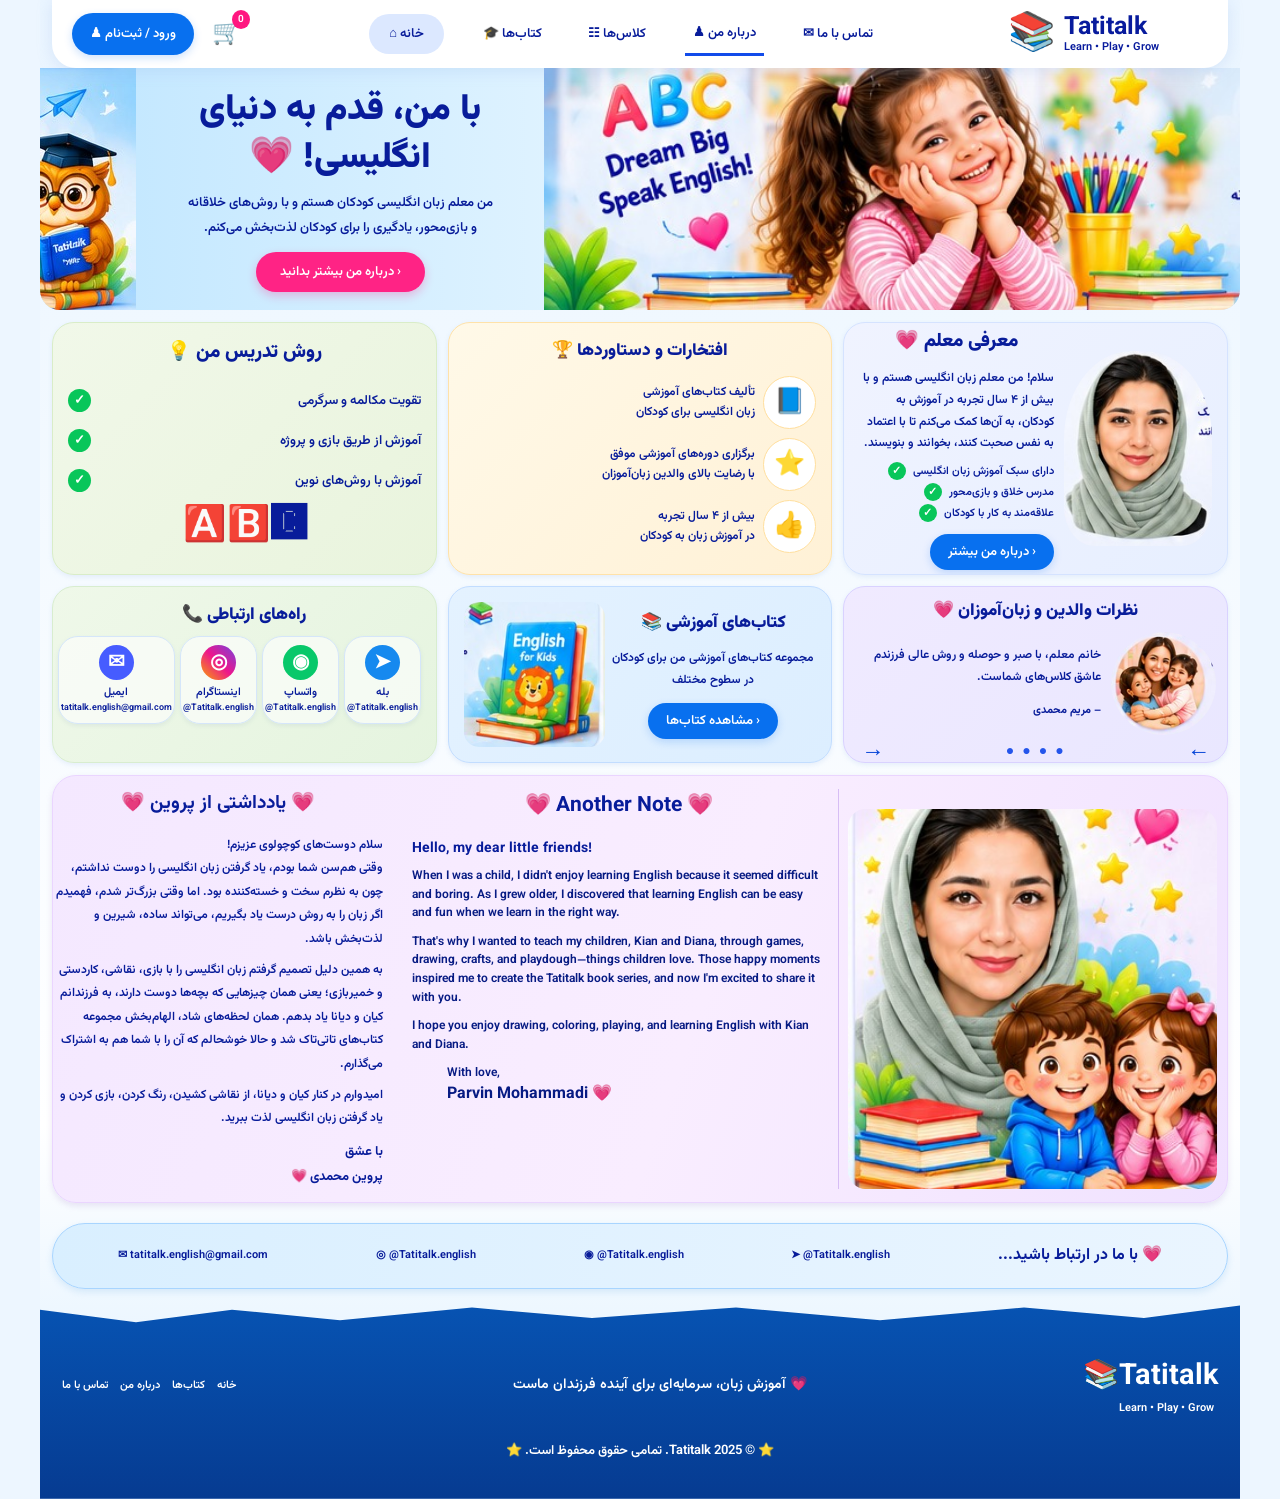
==== index.html @ f3ccd963 "Add files via upload" ====
<!doctype html>
<html lang="fa" dir="rtl">
<head>
  <meta charset="utf-8">
  <meta name="viewport" content="width=device-width, initial-scale=1">
  <meta name="theme-color" content="#eaf4ff">
  <title>Tatitalk | Learn • Play • Grow</title>
  <link rel="stylesheet" href="css/style.css">
</head>
<body>
<div class="site-shell">
  <header class="topbar">
    <a class="brand" href="#home" aria-label="Tatitalk خانه">
      <span class="brand-book">📚</span>
      <span class="brand-name"><b>Tatitalk</b><small>Learn • Play • Grow</small></span>
    </a>
    <nav class="nav">
      <a href="#contact">تماس با ما ✉</a>
      <a class="active" href="#about">درباره من ♟</a>
      <a href="#classes">کلاس‌ها ☷</a>
      <a href="#books">کتاب‌ها 🎓</a>
      <a class="home-link" href="#home">خانه ⌂</a>
    </nav>
    <div class="actions"><a class="cart" href="#books">🛒<i>0</i></a><a class="login" href="#contact">ورود / ثبت‌نام ♟</a></div>
  </header>

  <main id="home">
    <section class="hero">
      <div class="hero-art"><img src="assets/images/hero-left.jpg" alt="تصویر کودکانه آموزش زبان انگلیسی"></div>
      <div class="hero-copy">
        <h1>با من، قدم به دنیای<br>انگلیسی! <span>💗</span></h1>
        <p>من معلم زبان انگلیسی کودکان هستم و با روش‌های خلاقانه<br>و بازی‌محور، یادگیری را برای کودکان لذت‌بخش می‌کنم.</p>
        <a class="pink-button" href="#about">‹ درباره من بیشتر بدانید</a>
      </div>
      <div class="owl-art"><img src="assets/images/hero-owl.jpg" alt="جغد کتاب‌به‌دست تاتی‌تاک"></div>
    </section>

    <section class="feature-grid" id="about">
      <article class="card teacher-card">
        <div class="teacher-photo"><img src="assets/images/teacher.jpg" alt="پروین محمدی"></div>
        <div class="card-content">
          <h2>معرفی معلم 💗</h2>
          <p>سلام! من معلم زبان انگلیسی هستم و با بیش از ۴ سال تجربه در آموزش به کودکان، به آن‌ها کمک می‌کنم تا با اعتماد به نفس صحبت کنند، بخوانند و بنویسند.</p>
          <ul class="checks"><li>دارای سبک آموزش زبان انگلیسی</li><li>مدرس خلاق و بازی‌محور</li><li>علاقه‌مند به کار با کودکان</li></ul>
          <a class="blue-button" href="#story">‹ درباره من بیشتر</a>
        </div>
      </article>

      <article class="card achievement-card">
        <h2>افتخارات و دستاوردها 🏆</h2>
        <div class="achievement"><span class="round-icon">📘</span><p>تألیف کتاب‌های آموزشی<br>زبان انگلیسی برای کودکان</p></div>
        <div class="achievement"><span class="round-icon">⭐</span><p>برگزاری دوره‌های آموزشی موفق<br>با رضایت بالای والدین زبان‌آموزان</p></div>
        <div class="achievement"><span class="round-icon">👍</span><p>بیش از ۴ سال تجربه<br>در آموزش زبان به کودکان</p></div>
      </article>

      <article class="card method-card" id="classes">
        <h2>روش تدریس من 💡</h2>
        <ul class="method-list">
          <li>تقویت مکالمه و سرگرمی</li>
          <li>آموزش از طریق بازی و پروژه</li>
          <li>آموزش با روش‌های نوین</li>
        </ul>
        <div class="abc">🅰️<span>🅱️</span><b>🅲</b></div>
      </article>

      <article class="card review-card">
        <h2>نظرات والدین و زبان‌آموزان 💗</h2>
        <div class="review-body"><img src="assets/images/testimonial.jpg" alt="تصویر خانواده"><div><p id="reviewText">خانم معلم، با صبر و حوصله و روش عالی فرزندم عاشق کلاس‌های شماست.</p><b id="reviewAuthor">– مریم محمدی</b></div></div>
        <div class="review-controls"><button id="prevReview" aria-label="نظر قبلی">←</button><span class="dots">● ● ● ●</span><button id="nextReview" aria-label="نظر بعدی">→</button></div>
      </article>

      <article class="card books-card" id="books">
        <div class="book-copy"><h2>کتاب‌های آموزشی 📚</h2><p>مجموعه کتاب‌های آموزشی من برای کودکان در سطوح مختلف</p><a class="blue-button" href="#contact">‹ مشاهده کتاب‌ها</a></div>
        <img src="assets/images/books.jpg" alt="کتاب‌های آموزشی تاتی‌تاک">
      </article>

      <article class="card contact-card">
        <h2>راه‌های ارتباطی 📞</h2>
        <div class="social-grid">
          <a href="#contact"><span class="social telegram">➤</span>بله<small>@Tatitalk.english</small></a>
          <a href="https://wa.me/" target="_blank"><span class="social whatsapp">◉</span>واتساپ<small>@Tatitalk.english</small></a>
          <a href="https://instagram.com/Tatitalk.english" target="_blank"><span class="social instagram">◎</span>اینستاگرام<small>@Tatitalk.english</small></a>
          <a href="mailto:tatitalk.english@gmail.com"><span class="social email">✉</span>ایمیل<small>tatitalk.english@gmail.com</small></a>
        </div>
      </article>
    </section>

    <section class="story-card" id="story">
      <div class="story-illustration"><img src="assets/images/story-art.jpg" alt="تصویر پروین، کیان و دیانا"></div>
      <div class="story-english">
        <h2>💗 Another Note 💗</h2>
        <h3>Hello, my dear little friends!</h3>
        <p>When I was a child, I didn't enjoy learning English because it seemed difficult and boring. As I grew older, I discovered that learning English can be easy and fun when we learn in the right way.</p>
        <p>That's why I wanted to teach my children, Kian and Diana, through games, drawing, crafts, and playdough—things children love. Those happy moments inspired me to create the Tatitalk book series, and now I'm excited to share it with you.</p>
        <p>I hope you enjoy drawing, coloring, playing, and learning English with Kian and Diana.</p>
        <p class="signature">With love,<br><b>Parvin Mohammadi 💗</b></p>
      </div>
      <div class="story-persian">
        <h2>💗 یادداشتی از پروین 💗</h2>
        <p>سلام دوست‌های کوچولوی عزیزم!<br>وقتی هم‌سن شما بودم، یاد گرفتن زبان انگلیسی را دوست نداشتم، چون به نظرم سخت و خسته‌کننده بود. اما وقتی بزرگ‌تر شدم، فهمیدم اگر زبان را به روش درست یاد بگیریم، می‌تواند ساده، شیرین و لذت‌بخش باشد.</p>
        <p>به همین دلیل تصمیم گرفتم زبان انگلیسی را با بازی، نقاشی، کاردستی و خمیربازی؛ یعنی همان چیزهایی که بچه‌ها دوست دارند، به فرزندانم کیان و دیانا یاد بدهم. همان لحظه‌های شاد، الهام‌بخش مجموعه کتاب‌های تاتی‌تاک شد و حالا خوشحالم که آن را با شما هم به اشتراک می‌گذارم.</p>
        <p>امیدوارم در کنار کیان و دیانا، از نقاشی کشیدن، رنگ کردن، بازی کردن و یاد گرفتن زبان انگلیسی لذت ببرید.</p>
        <b>با عشق<br>پروین محمدی 💗</b>
      </div>
    </section>

    <section class="contact-strip" id="contact">
      <h2>💗 با ما در ارتباط باشید...</h2>
      <a href="https://t.me/Tatitalk.english">➤ @Tatitalk.english</a>
      <a href="https://wa.me/">◉ @Tatitalk.english</a>
      <a href="https://instagram.com/Tatitalk.english">◎ @Tatitalk.english</a>
      <a href="mailto:tatitalk.english@gmail.com">✉ tatitalk.english@gmail.com</a>
    </section>
  </main>

  <footer class="footer">
    <div class="footer-top"><div class="footer-brand">📚 <b>Tatitalk</b><small>Learn • Play • Grow</small></div><p>💗 آموزش زبان، سرمایه‌ای برای آینده فرزندان ماست</p><nav><a href="#home">خانه</a><a href="#books">کتاب‌ها</a><a href="#about">درباره من</a><a href="#contact">تماس با ما</a></nav></div>
    <p class="copyright">⭐ © 2025 Tatitalk. تمامی حقوق محفوظ است. ⭐</p>
  </footer>
</div>
<script src="js/main.js"></script>
</body>
</html>
---- css/style.css ----
@import url('https://fonts.googleapis.com/css2?family=Vazirmatn:wght@400;500;600;700;800;900&display=swap');
:root{--blue:#0645d8;--navy:#081c9a;--pink:#ff1680;--line:#c9dcff}
*{box-sizing:border-box}
html{scroll-behavior:smooth}
body{margin:0;background:#edf6ff;color:var(--navy);font-family:Vazirmatn,Tahoma,sans-serif;font-weight:600}
.site-shell{max-width:1200px;margin:0 auto;padding:0 12px;background:linear-gradient(180deg,#eaf5ff,#fff 75%,#dcefff)}
a{color:inherit;text-decoration:none}
.topbar{height:68px;border-radius:0 0 24px 24px;background:#fff;box-shadow:0 3px 15px #9bb9e744;display:flex;align-items:center;justify-content:space-between;padding:7px 20px;gap:14px;position:relative;z-index:2}
.brand{display:flex;align-items:center;gap:9px;direction:ltr;min-width:200px}.brand-book{font-size:38px}.brand-name{display:flex;flex-direction:column;line-height:1.1;color:#081b9d}.brand-name b{font-size:25px}.brand-name small{font-size:11px}
.nav{display:flex;align-items:center;justify-content:center;gap:clamp(12px,2.4vw,32px);font-size:13px;white-space:nowrap}.nav a{padding:10px 8px}.nav .active{border-bottom:3px solid #124bea}.home-link{background:#dce8ff;border-radius:24px;padding:10px 20px!important}
.actions{display:flex;align-items:center;gap:18px;white-space:nowrap}.cart{font-size:24px;position:relative}.cart i{position:absolute;right:-8px;top:-5px;background:#ff1680;color:#fff;font-size:10px;border-radius:50%;padding:2px 6px;font-style:normal}.login,.blue-button{background:#0870ef;color:#fff;border-radius:25px;padding:11px 18px;box-shadow:0 3px 8px #0870ef33;font-size:13px}
.hero{height:242px;margin:0 -12px 12px;display:grid;grid-template-columns:58% 34% 8%;overflow:hidden;border-radius:0 0 20px 20px;background:linear-gradient(90deg,#bfe6ff,#eff9ff 65%,#c9e7ff);position:relative}
.hero-art{overflow:hidden}.hero-art img{height:100%;width:100%;object-fit:cover;object-position:center}
.hero-copy{align-self:center;text-align:center;z-index:1}.hero-copy h1{font-size:clamp(23px,3.2vw,36px);line-height:1.35;margin:0 0 8px;font-weight:900}.hero-copy h1 span{color:var(--pink)}.hero-copy p{font-size:13px;line-height:1.9;margin:0 0 12px}.pink-button{display:inline-block;background:#ff2385;color:#fff;padding:10px 24px;border-radius:30px;font-size:13px;box-shadow:0 4px 10px #ff238544}
.owl-art{overflow:hidden}.owl-art img{width:100%;height:100%;object-fit:cover;object-position:right center}
.feature-grid{display:grid;grid-template-columns:repeat(3,minmax(0,1fr));gap:11px}
.card{border:1px solid #d5e3ff;border-radius:22px;box-shadow:0 2px 5px #9ab9e633;min-width:0;overflow:hidden;padding:15px;background:#f0f3ff}
.card h2{font-size:19px;text-align:center;margin:0 0 12px;font-weight:900}
.teacher-card{height:253px;display:flex;align-items:center;gap:10px;background:linear-gradient(135deg,#f0f3ff,#e7efff)}.teacher-photo{width:42%;height:100%;display:flex;align-items:center}.teacher-photo img{width:100%;height:88%;object-fit:cover;object-position:center top;border-radius:45% 45% 20% 20%}.card-content{flex:1;text-align:right}.card-content h2{font-size:19px}.card-content p{font-size:12px;line-height:1.8;margin:0 0 7px}.checks{padding:0;margin:5px 0 9px;list-style:none;font-size:11px;line-height:1.9}.checks li:after{content:'✓';display:inline-grid;place-items:center;margin-right:7px;width:18px;height:18px;background:#08c65a;color:#fff;border-radius:50%;font-weight:900}.blue-button{display:inline-block;padding:8px 18px}
.achievement-card{height:253px;background:linear-gradient(135deg,#fff9e8,#fff1d6);border-color:#ffe2a9}.achievement-card h2{font-size:17px}.achievement{display:flex;align-items:center;justify-content:space-between;gap:8px;margin:9px 0}.achievement p{font-size:12px;text-align:right;line-height:1.6;margin:0;flex:1}.round-icon{display:grid;place-items:center;background:#fff;border:1px solid #ffdf9e;border-radius:50%;width:53px;height:53px;font-size:25px;flex:none}
.method-card{height:253px;background:linear-gradient(135deg,#f1f8e9,#e9f4dd);border-color:#d9edc8}.method-list{list-style:none;margin:22px 0 0;padding:0}.method-list li{font-size:13px;margin:17px 0;display:flex;justify-content:space-between;align-items:center}.method-list li:after{content:'✓';background:#08c65a;color:#fff;border-radius:50%;width:23px;height:23px;display:grid;place-items:center;font-weight:900}.abc{font-size:35px;text-align:center;direction:ltr;line-height:1}
.review-card{height:177px;background:linear-gradient(135deg,#f0eaff,#e9e7ff);border-color:#d9d2ff;padding:11px}.review-card h2,.books-card h2,.contact-card h2{font-size:17px;margin-bottom:8px}.review-body{display:flex;gap:10px;align-items:center}.review-body img{width:35%;height:103px;object-fit:cover;border-radius:50%}.review-body p{font-size:12px;line-height:1.8;margin:0 0 8px}.review-body b{font-size:11px}.review-controls{display:flex;justify-content:space-between;align-items:center;margin-top:2px}.review-controls button{border:0;background:none;color:#0645d8;font-size:23px;font-weight:900;cursor:pointer}.dots{color:#2455eb;font-size:14px;letter-spacing:2px}
.books-card{height:177px;background:linear-gradient(135deg,#e4f2ff,#dceeff);border-color:#c2ddff;display:flex;align-items:center;gap:5px}.book-copy{text-align:center;flex:1}.book-copy p{font-size:12px;line-height:1.8}.books-card>img{width:40%;height:145px;object-fit:cover;border-radius:15px}
.contact-card{height:177px;background:linear-gradient(135deg,#eff8e9,#e5f4df);border-color:#d8edcf}.social-grid{display:grid;grid-template-columns:repeat(4,1fr);gap:5px}.social-grid a{background:#fff9;border:1px solid #d5e6fa;border-radius:20px;text-align:center;padding:8px 2px;font-size:11px;box-shadow:0 2px 4px #7e9db522}.social-grid small{display:block;font-size:9px;direction:ltr;white-space:nowrap}.social{display:grid;place-items:center;margin:0 auto 4px;width:35px;height:35px;border-radius:50%;background:#1689ef;color:white;font-size:20px}.whatsapp{background:#08c86a}.instagram{background:linear-gradient(45deg,#f9a500,#ed168c,#7443df)}.email{background:#465cff}
.story-card{margin:12px 0 20px;min-height:400px;border-radius:24px;border:1px solid #ead5ff;background:linear-gradient(110deg,#f4e8ff,#f9edff 55%,#f0e2ff);box-shadow:0 3px 6px #9f83c533;display:grid;grid-template-columns:32% 38% 30%;overflow:hidden;padding:13px 10px;gap:9px}.story-illustration{align-self:stretch;display:flex;align-items:end}.story-illustration img{width:100%;height:100%;max-height:380px;object-fit:cover;object-position:center;border-radius:18px}.story-english{direction:ltr;text-align:left;border-right:1px solid #d7bdf5;padding:0 12px}.story-english h2,.story-persian h2{text-align:center;font-size:21px;margin:0 0 16px}.story-english h3{font-size:14px;margin:0 0 7px}.story-english p{font-size:12px;line-height:1.55;margin:0 0 10px;font-weight:600;color:#071b83}.signature{padding-left:35px}.signature b{font-size:16px}.story-persian{text-align:right;padding:0 8px}.story-persian h2{font-size:19px}.story-persian p{font-size:12px;line-height:1.95;margin:0 0 8px}.story-persian>b{font-size:13px}
.contact-strip{min-height:66px;border:1px solid #a8d5ff;border-radius:40px;background:linear-gradient(90deg,#d9efff,#eaf5ff);display:flex;align-items:center;justify-content:space-around;gap:10px;padding:10px 16px;margin-bottom:0;box-shadow:0 3px 7px #9dc9ed55}.contact-strip h2{font-size:16px;margin:0;white-space:nowrap}.contact-strip a{font-size:11px;direction:ltr;white-space:nowrap}
.footer{margin:0 -12px;background:linear-gradient(180deg,#0755b5,#063b91);color:#fff;padding:65px 22px 24px;position:relative;min-height:210px;clip-path:polygon(0 10%,8% 16%,16% 10%,25% 15%,36% 9%,46% 14%,58% 9%,70% 15%,82% 9%,92% 14%,100% 8%,100% 100%,0 100%)}.footer-top{display:flex;align-items:center;justify-content:space-between;gap:20px}.footer-brand{display:grid;grid-template-columns:auto auto;align-items:center;font-size:29px;direction:ltr}.footer-brand small{grid-column:2;font-size:11px}.footer-top p{font-size:14px}.footer nav{display:flex;gap:12px;font-size:11px}.copyright{text-align:center;margin:24px 0 0;font-size:13px}
@media(max-width:850px){.topbar{height:auto;min-height:65px;flex-wrap:wrap}.brand{min-width:150px}.nav{order:3;width:100%;overflow:auto;justify-content:space-around}.actions{margin-right:auto}.hero{grid-template-columns:48% 42% 10%;height:220px}.hero-copy p{font-size:11px}.feature-grid{grid-template-columns:repeat(2,minmax(0,1fr))}.story-card{grid-template-columns:30% 35% 35%}.contact-strip{flex-wrap:wrap}.footer-top{flex-wrap:wrap}}
@media(max-width:560px){.site-shell{padding:0 7px}.topbar{padding:8px 10px}.brand-book{font-size:30px}.brand-name b{font-size:20px}.login{font-size:10px;padding:8px 10px}.nav{gap:7px;font-size:11px}.nav a{padding:7px 4px}.hero{margin:0 -7px 8px;height:auto;min-height:260px;grid-template-columns:1fr 1fr;grid-template-rows:150px 110px}.hero-art{grid-column:1;grid-row:1 / 3}.hero-copy{grid-column:2;grid-row:1 / 3;padding:8px}.hero-copy h1{font-size:21px}.hero-copy p{font-size:10px}.owl-art{display:none}.feature-grid{grid-template-columns:1fr;gap:8px}.card,.teacher-card,.achievement-card,.method-card{height:auto;min-height:210px}.teacher-card{min-height:230px}.review-card,.books-card,.contact-card{height:auto;min-height:175px}.story-card{grid-template-columns:1fr;gap:12px;padding:12px}.story-illustration{max-height:230px;justify-content:center}.story-illustration img{max-width:260px;height:220px}.story-english{border-right:0;border-bottom:1px solid #d7bdf5;padding:0 5px 12px}.story-persian{padding:0 5px}.contact-strip{border-radius:20px;justify-content:center}.contact-strip h2{width:100%;text-align:center}.footer{padding-top:50px}.footer-top{justify-content:center;text-align:center}.footer nav{width:100%;justify-content:center}.copyright{font-size:11px}}


/* --- Mobile-first refinements: comfortable reading and no horizontal overflow --- */
html, body { max-width: 100%; overflow-x: hidden; }
img { max-width: 100%; }
@media (max-width: 560px) {
  .site-shell { width: 100%; padding: 0 8px; overflow: hidden; }
  .topbar { border-radius: 0 0 18px 18px; gap: 5px; }
  .brand { min-width: 0; }
  .brand-book { font-size: 27px; }
  .brand-name b { font-size: 18px; }
  .brand-name small { font-size: 9px; }
  .actions { gap: 10px; }
  .cart { font-size: 21px; }
  .login { font-size: 10px; padding: 7px 9px; }
  .nav { justify-content: flex-start; gap: 5px; padding: 2px 0 5px; }
  .nav a { font-size: 10px; flex: 0 0 auto; }
  .hero {
    margin: 0 -8px 9px;
    min-height: 0;
    height: auto;
    display: flex;
    flex-direction: column;
    border-radius: 0 0 18px 18px;
  }
  .hero-copy { order: 1; padding: 20px 12px 14px; width: 100%; }
  .hero-copy h1 { font-size: clamp(22px, 6vw, 29px); }
  .hero-copy p { font-size: 11px; line-height: 1.9; }
  .hero-art { order: 2; height: 180px; width: 100%; }
  .hero-art img { object-fit: cover; object-position: center; }
  .owl-art { display: none; }
  .feature-grid { grid-template-columns: minmax(0, 1fr); gap: 9px; }
  .card { width: 100%; border-radius: 18px; padding: 13px; }
  .card h2 { font-size: 17px; }
  .teacher-card { min-height: 0; height: auto; align-items: center; }
  .teacher-photo { width: 37%; min-height: 190px; }
  .teacher-photo img { height: 180px; object-fit: cover; }
  .card-content p { font-size: 11px; }
  .checks { font-size: 10px; }
  .achievement-card, .method-card { min-height: 0; height: auto; padding: 15px; }
  .achievement { margin: 12px 0; }
  .method-list { margin-top: 12px; }
  .method-list li { margin: 12px 0; font-size: 12px; }
  .review-card, .books-card, .contact-card { height: auto; min-height: 0; }
  .review-body img { width: 32%; height: 112px; }
  .review-body p { font-size: 11px; }
  .books-card { min-height: 170px; }
  .books-card > img { width: 36%; height: 135px; }
  .social-grid { gap: 6px; }
  .social-grid a { min-width: 0; overflow: hidden; font-size: 10px; }
  .social-grid small { font-size: 8px; letter-spacing: -.3px; }
  .story-card {
    display: flex;
    flex-direction: column;
    margin: 10px 0 14px;
    padding: 12px;
    gap: 13px;
    border-radius: 19px;
  }
  .story-illustration { order: 0; width: 100%; max-height: none; }
  .story-illustration img { width: 100%; max-width: 270px; height: 210px; object-fit: cover; margin: auto; }
  .story-english { order: 1; width: 100%; border: 0; border-bottom: 1px solid #d7bdf5; padding: 0 2px 13px; }
  .story-persian { order: 2; width: 100%; padding: 0 2px; }
  .story-english h2, .story-persian h2 { font-size: 18px; margin-bottom: 12px; }
  .story-english p { font-size: 12px; line-height: 1.75; }
  .story-persian p { font-size: 12px; line-height: 2; }
  .contact-strip { padding: 14px 10px; gap: 12px; border-radius: 17px; }
  .contact-strip h2 { font-size: 14px; }
  .contact-strip a { width: calc(50% - 8px); text-align: center; font-size: 9px; white-space: normal; overflow-wrap: anywhere; }
  .footer { margin: 0 -8px; clip-path: none; border-radius: 35px 35px 0 0; padding: 34px 14px 20px; }
  .footer-top { display: flex; flex-direction: column; gap: 13px; }
  .footer-top p { font-size: 12px; margin: 0; }
  .footer nav { flex-wrap: wrap; font-size: 10px; }
  .copyright { font-size: 10px; margin-top: 17px; }
}
@media (min-width: 561px) and (max-width: 850px) {
  .site-shell { padding: 0 10px; }
  .topbar { padding: 8px 12px; }
  .brand { min-width: 140px; }
  .nav { gap: 8px; font-size: 11px; }
  .hero { height: 215px; }
  .feature-grid { grid-template-columns: repeat(2, minmax(0, 1fr)); }
  .story-card { grid-template-columns: 1fr 1fr; }
  .story-illustration { grid-column: 1 / -1; max-height: 220px; justify-content: center; }
  .story-illustration img { width: 220px; }
  .story-english { border-right: 0; }
  .contact-strip { flex-wrap: wrap; }
}
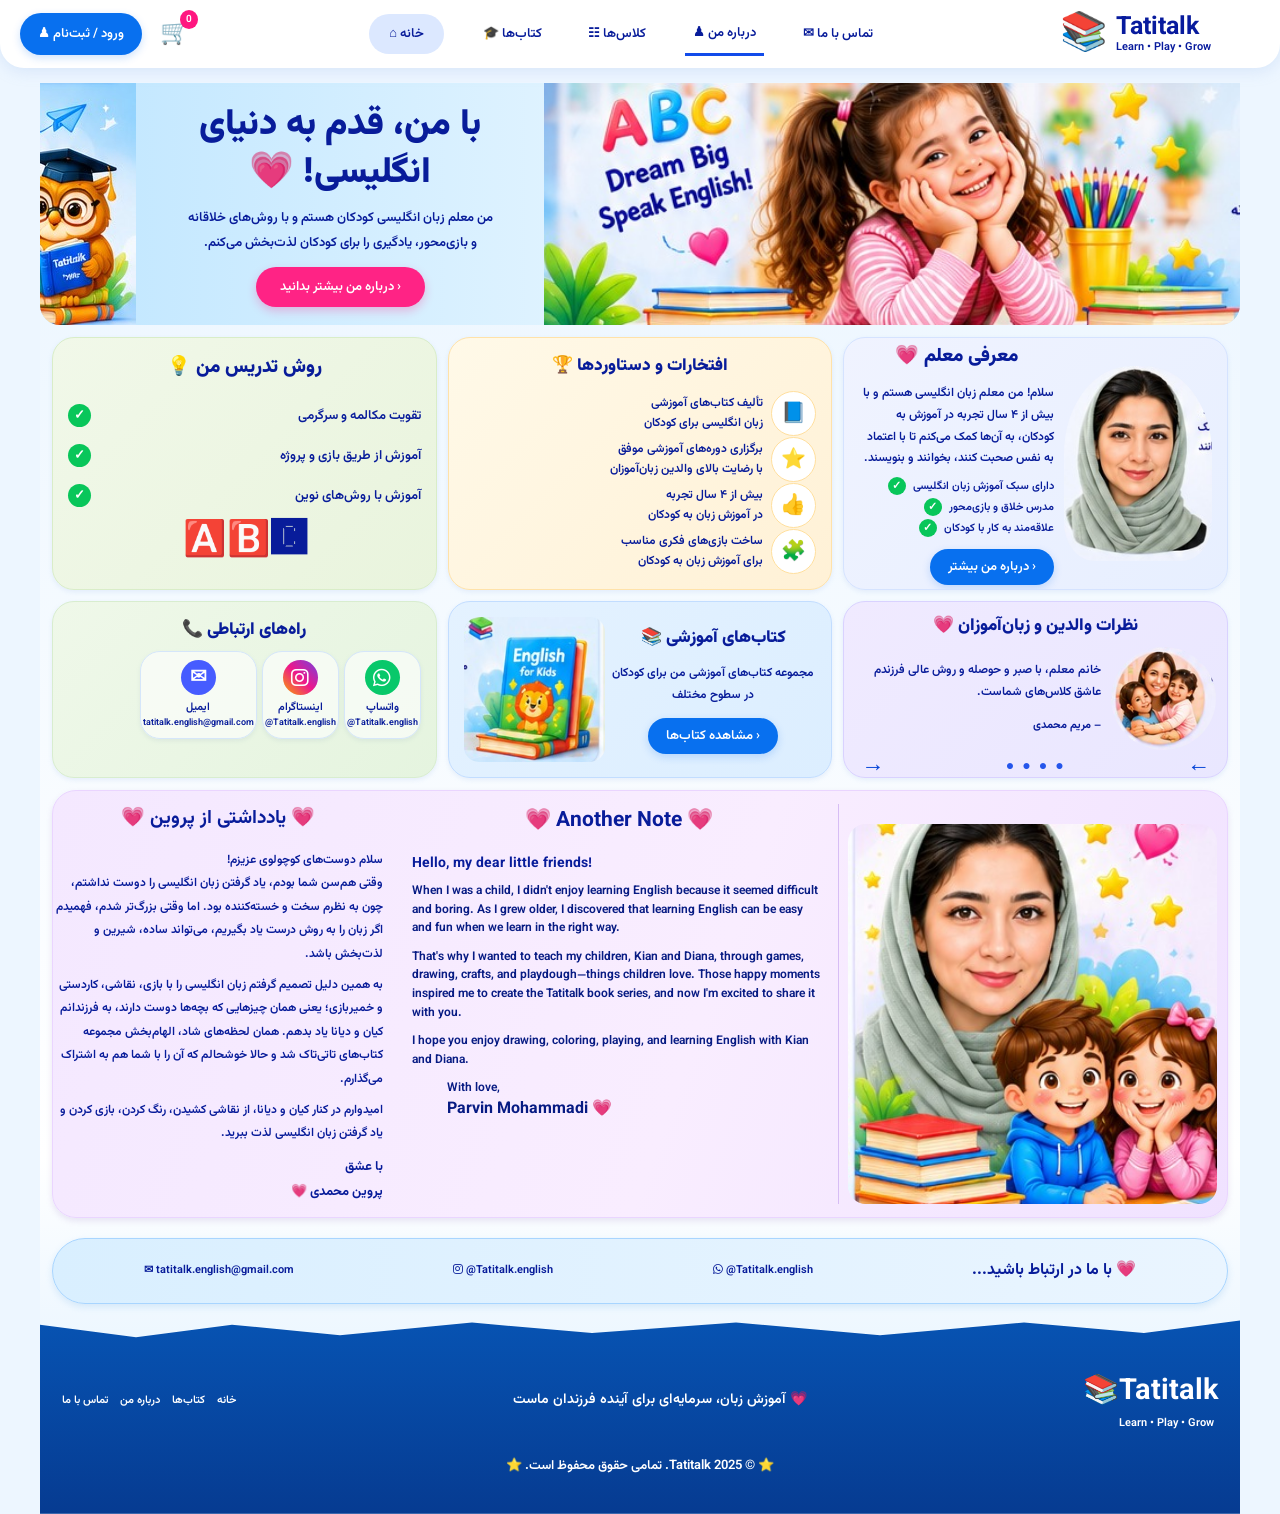
==== commit b19e7e1d: "add interactive features and update social icons" ====
--- a/index.html
+++ b/index.html
@@ -5,6 +5,7 @@
   <meta name="viewport" content="width=device-width, initial-scale=1">
   <meta name="theme-color" content="#eaf4ff">
   <title>Tatitalk | Learn • Play • Grow</title>
+  <link rel="stylesheet" href="https://cdnjs.cloudflare.com/ajax/libs/font-awesome/6.7.2/css/all.min.css">
   <link rel="stylesheet" href="css/style.css">
 </head>
 <body>
@@ -28,7 +29,7 @@
     <section class="hero">
       <div class="hero-art"><img src="assets/images/hero-left.jpg" alt="تصویر کودکانه آموزش زبان انگلیسی"></div>
       <div class="hero-copy">
-        <h1>با من، قدم به دنیای<br>انگلیسی! <span>💗</span></h1>
+        <h1 id="hero-title">با من، قدم به دنیای<br>انگلیسی! <span>💗</span></h1>
         <p>من معلم زبان انگلیسی کودکان هستم و با روش‌های خلاقانه<br>و بازی‌محور، یادگیری را برای کودکان لذت‌بخش می‌کنم.</p>
         <a class="pink-button" href="#about">‹ درباره من بیشتر بدانید</a>
       </div>
@@ -51,6 +52,7 @@
         <div class="achievement"><span class="round-icon">📘</span><p>تألیف کتاب‌های آموزشی<br>زبان انگلیسی برای کودکان</p></div>
         <div class="achievement"><span class="round-icon">⭐</span><p>برگزاری دوره‌های آموزشی موفق<br>با رضایت بالای والدین زبان‌آموزان</p></div>
         <div class="achievement"><span class="round-icon">👍</span><p>بیش از ۴ سال تجربه<br>در آموزش زبان به کودکان</p></div>
+        <div class="achievement"><span class="round-icon">🧩</span><p>ساخت بازی‌های فکری مناسب<br>برای آموزش زبان به کودکان</p></div>
       </article>
 
       <article class="card method-card" id="classes">
@@ -77,9 +79,15 @@
       <article class="card contact-card">
         <h2>راه‌های ارتباطی 📞</h2>
         <div class="social-grid">
-          <a href="#contact"><span class="social telegram">➤</span>بله<small>@Tatitalk.english</small></a>
-          <a href="https://wa.me/" target="_blank"><span class="social whatsapp">◉</span>واتساپ<small>@Tatitalk.english</small></a>
-          <a href="https://instagram.com/Tatitalk.english" target="_blank"><span class="social instagram">◎</span>اینستاگرام<small>@Tatitalk.english</small></a>
+          <a href="https://wa.me/" target="_blank">
+    <span class="social whatsapp"><i class="fa-brands fa-whatsapp"></i></span>
+    واتساپ<small>@Tatitalk.english</small>
+</a>
+
+<a href="https://instagram.com/Tatitalk.english" target="_blank">
+    <span class="social instagram"><i class="fa-brands fa-instagram"></i></span>
+    اینستاگرام<small>@Tatitalk.english</small>
+</a>
           <a href="mailto:tatitalk.english@gmail.com"><span class="social email">✉</span>ایمیل<small>tatitalk.english@gmail.com</small></a>
         </div>
       </article>
@@ -106,9 +114,13 @@
 
     <section class="contact-strip" id="contact">
       <h2>💗 با ما در ارتباط باشید...</h2>
-      <a href="https://t.me/Tatitalk.english">➤ @Tatitalk.english</a>
-      <a href="https://wa.me/">◉ @Tatitalk.english</a>
-      <a href="https://instagram.com/Tatitalk.english">◎ @Tatitalk.english</a>
+      <a href="https://wa.me/">
+    <i class="fa-brands fa-whatsapp"></i> @Tatitalk.english
+</a>
+
+<a href="https://instagram.com/Tatitalk.english">
+    <i class="fa-brands fa-instagram"></i> @Tatitalk.english
+</a>
       <a href="mailto:tatitalk.english@gmail.com">✉ tatitalk.english@gmail.com</a>
     </section>
   </main>
--- a/css/style.css
+++ b/css/style.css
@@ -5,7 +5,8 @@
 body{margin:0;background:#edf6ff;color:var(--navy);font-family:Vazirmatn,Tahoma,sans-serif;font-weight:600}
 .site-shell{max-width:1200px;margin:0 auto;padding:0 12px;background:linear-gradient(180deg,#eaf5ff,#fff 75%,#dcefff)}
 a{color:inherit;text-decoration:none}
-.topbar{height:68px;border-radius:0 0 24px 24px;background:#fff;box-shadow:0 3px 15px #9bb9e744;display:flex;align-items:center;justify-content:space-between;padding:7px 20px;gap:14px;position:relative;z-index:2}
+.topbar{height:68px;border-radius:0 0 24px 24px;background:#fff;box-shadow:0 3px 15px #9bb9e744;display:flex;align-items:center;justify-content:space-between;padding:7px 20px;gap:14px;position:fixed;top:0;left:0;right:0;z-index:2}
+body {padding-top: 83px;}
 .brand{display:flex;align-items:center;gap:9px;direction:ltr;min-width:200px}.brand-book{font-size:38px}.brand-name{display:flex;flex-direction:column;line-height:1.1;color:#081b9d}.brand-name b{font-size:25px}.brand-name small{font-size:11px}
 .nav{display:flex;align-items:center;justify-content:center;gap:clamp(12px,2.4vw,32px);font-size:13px;white-space:nowrap}.nav a{padding:10px 8px}.nav .active{border-bottom:3px solid #124bea}.home-link{background:#dce8ff;border-radius:24px;padding:10px 20px!important}
 .actions{display:flex;align-items:center;gap:18px;white-space:nowrap}.cart{font-size:24px;position:relative}.cart i{position:absolute;right:-8px;top:-5px;background:#ff1680;color:#fff;font-size:10px;border-radius:50%;padding:2px 6px;font-style:normal}.login,.blue-button{background:#0870ef;color:#fff;border-radius:25px;padding:11px 18px;box-shadow:0 3px 8px #0870ef33;font-size:13px}
@@ -16,8 +17,8 @@
 .feature-grid{display:grid;grid-template-columns:repeat(3,minmax(0,1fr));gap:11px}
 .card{border:1px solid #d5e3ff;border-radius:22px;box-shadow:0 2px 5px #9ab9e633;min-width:0;overflow:hidden;padding:15px;background:#f0f3ff}
 .card h2{font-size:19px;text-align:center;margin:0 0 12px;font-weight:900}
-.teacher-card{height:253px;display:flex;align-items:center;gap:10px;background:linear-gradient(135deg,#f0f3ff,#e7efff)}.teacher-photo{width:42%;height:100%;display:flex;align-items:center}.teacher-photo img{width:100%;height:88%;object-fit:cover;object-position:center top;border-radius:45% 45% 20% 20%}.card-content{flex:1;text-align:right}.card-content h2{font-size:19px}.card-content p{font-size:12px;line-height:1.8;margin:0 0 7px}.checks{padding:0;margin:5px 0 9px;list-style:none;font-size:11px;line-height:1.9}.checks li:after{content:'✓';display:inline-grid;place-items:center;margin-right:7px;width:18px;height:18px;background:#08c65a;color:#fff;border-radius:50%;font-weight:900}.blue-button{display:inline-block;padding:8px 18px}
-.achievement-card{height:253px;background:linear-gradient(135deg,#fff9e8,#fff1d6);border-color:#ffe2a9}.achievement-card h2{font-size:17px}.achievement{display:flex;align-items:center;justify-content:space-between;gap:8px;margin:9px 0}.achievement p{font-size:12px;text-align:right;line-height:1.6;margin:0;flex:1}.round-icon{display:grid;place-items:center;background:#fff;border:1px solid #ffdf9e;border-radius:50%;width:53px;height:53px;font-size:25px;flex:none}
+.teacher-card{height:253px;display:flex;align-items:center;gap:10px;background:linear-gradient(135deg,#f0f3ff,#e7efff)}.teacher-photo{width:42%;height:100%;display:flex;align-items:center}.teacher-photo img{width:100%;height:88%;object-fit:cover;object-position:center top;border-radius:45% 45% 20% 20%}.teacher-photo img {transition: transform 0.8s ease;}.teacher-photo img:hover {transform: scale(1.06);}.card-content{flex:1;text-align:right}.card-content h2{font-size:19px}.card-content p{font-size:12px;line-height:1.8;margin:0 0 7px}.checks{padding:0;margin:5px 0 9px;list-style:none;font-size:11px;line-height:1.9}.checks li:after{content:'✓';display:inline-grid;place-items:center;margin-right:7px;width:18px;height:18px;background:#08c65a;color:#fff;border-radius:50%;font-weight:900}.blue-button{display:inline-block;padding:8px 18px}
+.achievement-card{height:253px;background:linear-gradient(135deg,#fff9e8,#fff1d6);border-color:#ffe2a9}.achievement-card h2{font-size:17px}.achievement{display:flex;align-items:center;justify-content:space-between;gap:8px;margin:1px 0}.achievement p{font-size:12px;text-align:right;line-height:1.6;margin:0;flex:1}.round-icon{display:grid;place-items:center;background:#fff;border:1px solid #ffdf9e;border-radius:50%;width:45px;height:45px;font-size:20px;flex:none}
 .method-card{height:253px;background:linear-gradient(135deg,#f1f8e9,#e9f4dd);border-color:#d9edc8}.method-list{list-style:none;margin:22px 0 0;padding:0}.method-list li{font-size:13px;margin:17px 0;display:flex;justify-content:space-between;align-items:center}.method-list li:after{content:'✓';background:#08c65a;color:#fff;border-radius:50%;width:23px;height:23px;display:grid;place-items:center;font-weight:900}.abc{font-size:35px;text-align:center;direction:ltr;line-height:1}
 .review-card{height:177px;background:linear-gradient(135deg,#f0eaff,#e9e7ff);border-color:#d9d2ff;padding:11px}.review-card h2,.books-card h2,.contact-card h2{font-size:17px;margin-bottom:8px}.review-body{display:flex;gap:10px;align-items:center}.review-body img{width:35%;height:103px;object-fit:cover;border-radius:50%}.review-body p{font-size:12px;line-height:1.8;margin:0 0 8px}.review-body b{font-size:11px}.review-controls{display:flex;justify-content:space-between;align-items:center;margin-top:2px}.review-controls button{border:0;background:none;color:#0645d8;font-size:23px;font-weight:900;cursor:pointer}.dots{color:#2455eb;font-size:14px;letter-spacing:2px}
 .books-card{height:177px;background:linear-gradient(135deg,#e4f2ff,#dceeff);border-color:#c2ddff;display:flex;align-items:center;gap:5px}.book-copy{text-align:center;flex:1}.book-copy p{font-size:12px;line-height:1.8}.books-card>img{width:40%;height:145px;object-fit:cover;border-radius:15px}
@@ -115,3 +116,29 @@
   .story-english { border-right: 0; }
   .contact-strip { flex-wrap: wrap; }
 }
+/* نمایش تدریجی کارت‌ها */
+.reveal {
+    opacity: 0;
+    transform: translateY(80px);
+    transition: opacity 1.2s ease, transform 1.2s ease;
+}
+
+.reveal.show {
+    opacity: 1;
+    transform: translateY(0);
+}
+.card {
+    transition: transform 0.4s ease-in-out, box-shadow 0.4s ease-in-out;
+}
+
+.card:hover {
+    transform: scale(1.03);
+    box-shadow: 0 8px 22px rgba(40, 80, 150, 0.18);
+}
+#reviewText,
+#reviewAuthor {
+    transition: opacity 0.5s ease;
+}
+#hero-title {
+  transition: opacity 0.6s ease;;
+}
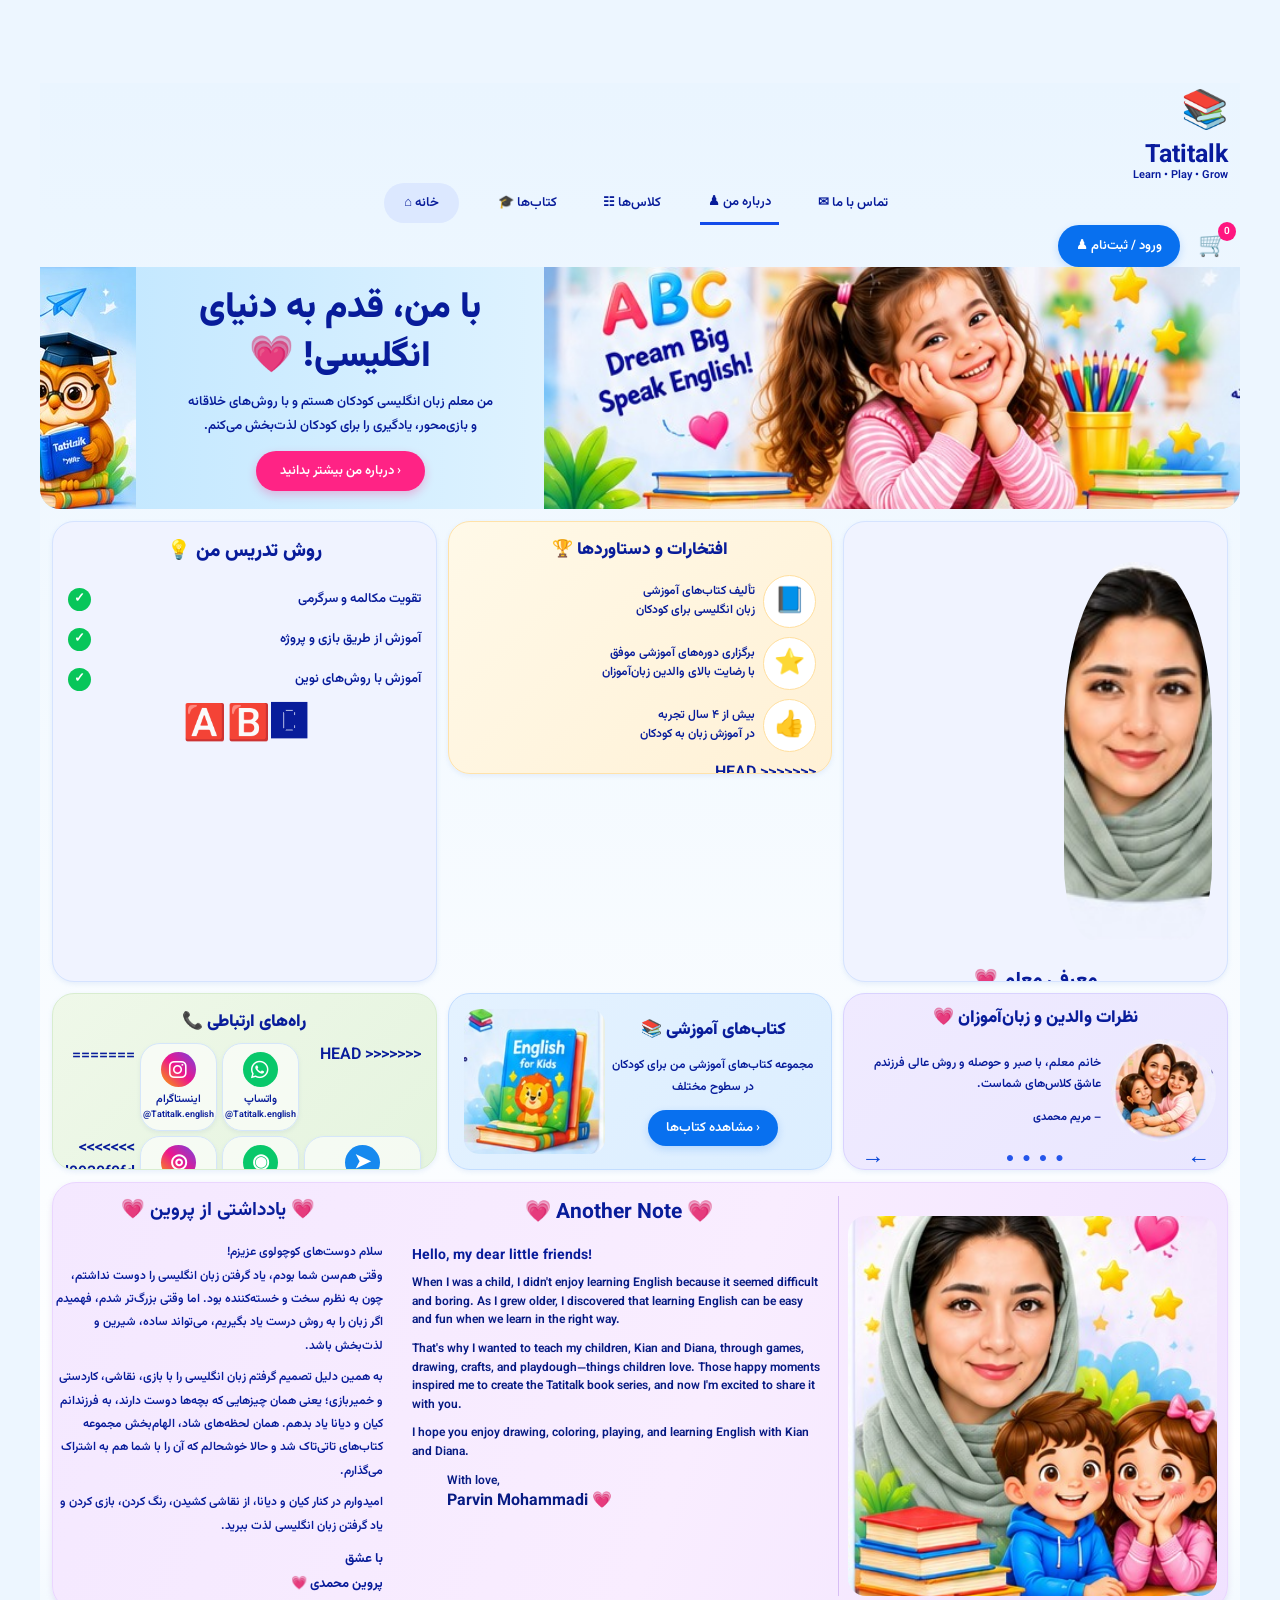
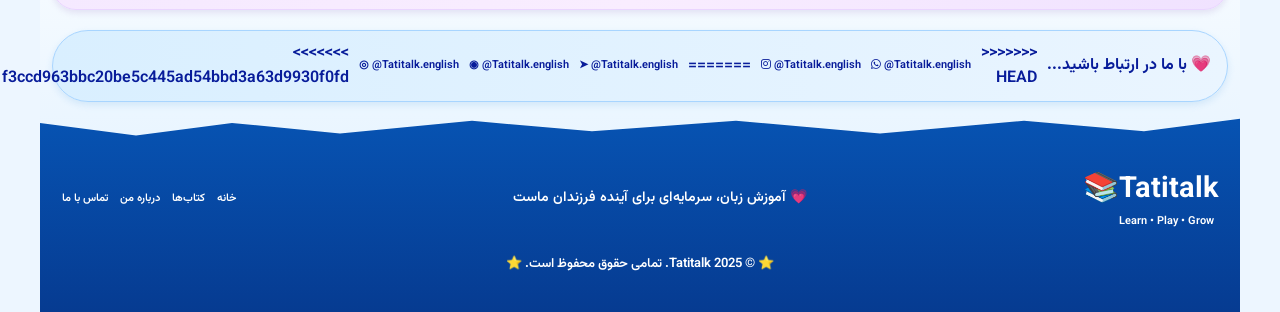
==== commit 0ed33247: "Merge GitHub with local updates" ====
--- a/index.html
+++ b/index.html
@@ -52,7 +52,10 @@
         <div class="achievement"><span class="round-icon">📘</span><p>تألیف کتاب‌های آموزشی<br>زبان انگلیسی برای کودکان</p></div>
         <div class="achievement"><span class="round-icon">⭐</span><p>برگزاری دوره‌های آموزشی موفق<br>با رضایت بالای والدین زبان‌آموزان</p></div>
         <div class="achievement"><span class="round-icon">👍</span><p>بیش از ۴ سال تجربه<br>در آموزش زبان به کودکان</p></div>
+<<<<<<< HEAD
         <div class="achievement"><span class="round-icon">🧩</span><p>ساخت بازی‌های فکری مناسب<br>برای آموزش زبان به کودکان</p></div>
+=======
+>>>>>>> f3ccd963bbc20be5c445ad54bbd3a63d9930f0fd
       </article>
 
       <article class="card method-card" id="classes">
@@ -79,6 +82,7 @@
       <article class="card contact-card">
         <h2>راه‌های ارتباطی 📞</h2>
         <div class="social-grid">
+<<<<<<< HEAD
           <a href="https://wa.me/" target="_blank">
     <span class="social whatsapp"><i class="fa-brands fa-whatsapp"></i></span>
     واتساپ<small>@Tatitalk.english</small>
@@ -88,6 +92,11 @@
     <span class="social instagram"><i class="fa-brands fa-instagram"></i></span>
     اینستاگرام<small>@Tatitalk.english</small>
 </a>
+=======
+          <a href="#contact"><span class="social telegram">➤</span>بله<small>@Tatitalk.english</small></a>
+          <a href="https://wa.me/" target="_blank"><span class="social whatsapp">◉</span>واتساپ<small>@Tatitalk.english</small></a>
+          <a href="https://instagram.com/Tatitalk.english" target="_blank"><span class="social instagram">◎</span>اینستاگرام<small>@Tatitalk.english</small></a>
+>>>>>>> f3ccd963bbc20be5c445ad54bbd3a63d9930f0fd
           <a href="mailto:tatitalk.english@gmail.com"><span class="social email">✉</span>ایمیل<small>tatitalk.english@gmail.com</small></a>
         </div>
       </article>
@@ -114,6 +123,7 @@
 
     <section class="contact-strip" id="contact">
       <h2>💗 با ما در ارتباط باشید...</h2>
+<<<<<<< HEAD
       <a href="https://wa.me/">
     <i class="fa-brands fa-whatsapp"></i> @Tatitalk.english
 </a>
@@ -121,6 +131,11 @@
 <a href="https://instagram.com/Tatitalk.english">
     <i class="fa-brands fa-instagram"></i> @Tatitalk.english
 </a>
+=======
+      <a href="https://t.me/Tatitalk.english">➤ @Tatitalk.english</a>
+      <a href="https://wa.me/">◉ @Tatitalk.english</a>
+      <a href="https://instagram.com/Tatitalk.english">◎ @Tatitalk.english</a>
+>>>>>>> f3ccd963bbc20be5c445ad54bbd3a63d9930f0fd
       <a href="mailto:tatitalk.english@gmail.com">✉ tatitalk.english@gmail.com</a>
     </section>
   </main>
--- a/css/style.css
+++ b/css/style.css
@@ -5,8 +5,12 @@
 body{margin:0;background:#edf6ff;color:var(--navy);font-family:Vazirmatn,Tahoma,sans-serif;font-weight:600}
 .site-shell{max-width:1200px;margin:0 auto;padding:0 12px;background:linear-gradient(180deg,#eaf5ff,#fff 75%,#dcefff)}
 a{color:inherit;text-decoration:none}
+<<<<<<< HEAD
 .topbar{height:68px;border-radius:0 0 24px 24px;background:#fff;box-shadow:0 3px 15px #9bb9e744;display:flex;align-items:center;justify-content:space-between;padding:7px 20px;gap:14px;position:fixed;top:0;left:0;right:0;z-index:2}
 body {padding-top: 83px;}
+=======
+.topbar{height:68px;border-radius:0 0 24px 24px;background:#fff;box-shadow:0 3px 15px #9bb9e744;display:flex;align-items:center;justify-content:space-between;padding:7px 20px;gap:14px;position:relative;z-index:2}
+>>>>>>> f3ccd963bbc20be5c445ad54bbd3a63d9930f0fd
 .brand{display:flex;align-items:center;gap:9px;direction:ltr;min-width:200px}.brand-book{font-size:38px}.brand-name{display:flex;flex-direction:column;line-height:1.1;color:#081b9d}.brand-name b{font-size:25px}.brand-name small{font-size:11px}
 .nav{display:flex;align-items:center;justify-content:center;gap:clamp(12px,2.4vw,32px);font-size:13px;white-space:nowrap}.nav a{padding:10px 8px}.nav .active{border-bottom:3px solid #124bea}.home-link{background:#dce8ff;border-radius:24px;padding:10px 20px!important}
 .actions{display:flex;align-items:center;gap:18px;white-space:nowrap}.cart{font-size:24px;position:relative}.cart i{position:absolute;right:-8px;top:-5px;background:#ff1680;color:#fff;font-size:10px;border-radius:50%;padding:2px 6px;font-style:normal}.login,.blue-button{background:#0870ef;color:#fff;border-radius:25px;padding:11px 18px;box-shadow:0 3px 8px #0870ef33;font-size:13px}
@@ -17,8 +21,13 @@
 .feature-grid{display:grid;grid-template-columns:repeat(3,minmax(0,1fr));gap:11px}
 .card{border:1px solid #d5e3ff;border-radius:22px;box-shadow:0 2px 5px #9ab9e633;min-width:0;overflow:hidden;padding:15px;background:#f0f3ff}
 .card h2{font-size:19px;text-align:center;margin:0 0 12px;font-weight:900}
+<<<<<<< HEAD
 .teacher-card{height:253px;display:flex;align-items:center;gap:10px;background:linear-gradient(135deg,#f0f3ff,#e7efff)}.teacher-photo{width:42%;height:100%;display:flex;align-items:center}.teacher-photo img{width:100%;height:88%;object-fit:cover;object-position:center top;border-radius:45% 45% 20% 20%}.teacher-photo img {transition: transform 0.8s ease;}.teacher-photo img:hover {transform: scale(1.06);}.card-content{flex:1;text-align:right}.card-content h2{font-size:19px}.card-content p{font-size:12px;line-height:1.8;margin:0 0 7px}.checks{padding:0;margin:5px 0 9px;list-style:none;font-size:11px;line-height:1.9}.checks li:after{content:'✓';display:inline-grid;place-items:center;margin-right:7px;width:18px;height:18px;background:#08c65a;color:#fff;border-radius:50%;font-weight:900}.blue-button{display:inline-block;padding:8px 18px}
 .achievement-card{height:253px;background:linear-gradient(135deg,#fff9e8,#fff1d6);border-color:#ffe2a9}.achievement-card h2{font-size:17px}.achievement{display:flex;align-items:center;justify-content:space-between;gap:8px;margin:1px 0}.achievement p{font-size:12px;text-align:right;line-height:1.6;margin:0;flex:1}.round-icon{display:grid;place-items:center;background:#fff;border:1px solid #ffdf9e;border-radius:50%;width:45px;height:45px;font-size:20px;flex:none}
+=======
+.teacher-card{height:253px;display:flex;align-items:center;gap:10px;background:linear-gradient(135deg,#f0f3ff,#e7efff)}.teacher-photo{width:42%;height:100%;display:flex;align-items:center}.teacher-photo img{width:100%;height:88%;object-fit:cover;object-position:center top;border-radius:45% 45% 20% 20%}.card-content{flex:1;text-align:right}.card-content h2{font-size:19px}.card-content p{font-size:12px;line-height:1.8;margin:0 0 7px}.checks{padding:0;margin:5px 0 9px;list-style:none;font-size:11px;line-height:1.9}.checks li:after{content:'✓';display:inline-grid;place-items:center;margin-right:7px;width:18px;height:18px;background:#08c65a;color:#fff;border-radius:50%;font-weight:900}.blue-button{display:inline-block;padding:8px 18px}
+.achievement-card{height:253px;background:linear-gradient(135deg,#fff9e8,#fff1d6);border-color:#ffe2a9}.achievement-card h2{font-size:17px}.achievement{display:flex;align-items:center;justify-content:space-between;gap:8px;margin:9px 0}.achievement p{font-size:12px;text-align:right;line-height:1.6;margin:0;flex:1}.round-icon{display:grid;place-items:center;background:#fff;border:1px solid #ffdf9e;border-radius:50%;width:53px;height:53px;font-size:25px;flex:none}
+>>>>>>> f3ccd963bbc20be5c445ad54bbd3a63d9930f0fd
 .method-card{height:253px;background:linear-gradient(135deg,#f1f8e9,#e9f4dd);border-color:#d9edc8}.method-list{list-style:none;margin:22px 0 0;padding:0}.method-list li{font-size:13px;margin:17px 0;display:flex;justify-content:space-between;align-items:center}.method-list li:after{content:'✓';background:#08c65a;color:#fff;border-radius:50%;width:23px;height:23px;display:grid;place-items:center;font-weight:900}.abc{font-size:35px;text-align:center;direction:ltr;line-height:1}
 .review-card{height:177px;background:linear-gradient(135deg,#f0eaff,#e9e7ff);border-color:#d9d2ff;padding:11px}.review-card h2,.books-card h2,.contact-card h2{font-size:17px;margin-bottom:8px}.review-body{display:flex;gap:10px;align-items:center}.review-body img{width:35%;height:103px;object-fit:cover;border-radius:50%}.review-body p{font-size:12px;line-height:1.8;margin:0 0 8px}.review-body b{font-size:11px}.review-controls{display:flex;justify-content:space-between;align-items:center;margin-top:2px}.review-controls button{border:0;background:none;color:#0645d8;font-size:23px;font-weight:900;cursor:pointer}.dots{color:#2455eb;font-size:14px;letter-spacing:2px}
 .books-card{height:177px;background:linear-gradient(135deg,#e4f2ff,#dceeff);border-color:#c2ddff;display:flex;align-items:center;gap:5px}.book-copy{text-align:center;flex:1}.book-copy p{font-size:12px;line-height:1.8}.books-card>img{width:40%;height:145px;object-fit:cover;border-radius:15px}
@@ -141,4 +150,4 @@
 }
 #hero-title {
   transition: opacity 0.6s ease;;
-}+}
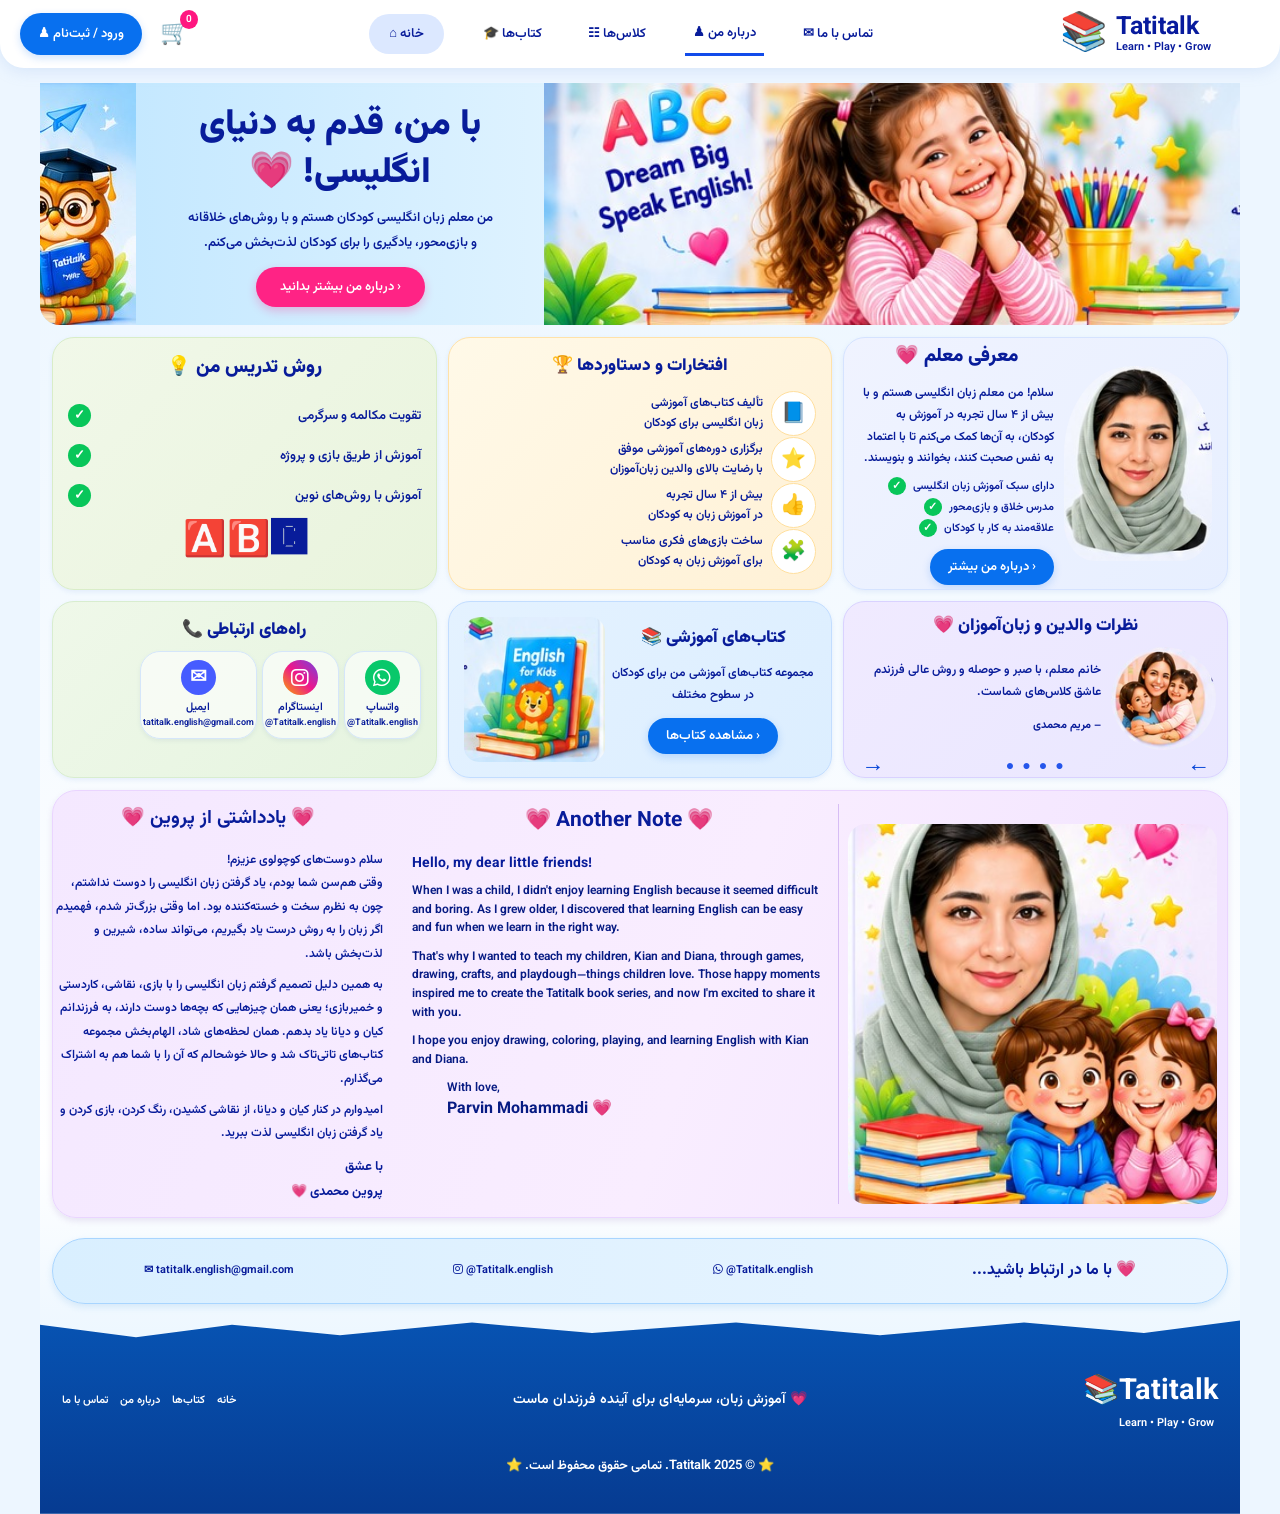
==== commit 9e7ebdea: "Fix merge conflict markers in website" ====
--- a/index.html
+++ b/index.html
@@ -52,10 +52,7 @@
         <div class="achievement"><span class="round-icon">📘</span><p>تألیف کتاب‌های آموزشی<br>زبان انگلیسی برای کودکان</p></div>
         <div class="achievement"><span class="round-icon">⭐</span><p>برگزاری دوره‌های آموزشی موفق<br>با رضایت بالای والدین زبان‌آموزان</p></div>
         <div class="achievement"><span class="round-icon">👍</span><p>بیش از ۴ سال تجربه<br>در آموزش زبان به کودکان</p></div>
-<<<<<<< HEAD
         <div class="achievement"><span class="round-icon">🧩</span><p>ساخت بازی‌های فکری مناسب<br>برای آموزش زبان به کودکان</p></div>
-=======
->>>>>>> f3ccd963bbc20be5c445ad54bbd3a63d9930f0fd
       </article>
 
       <article class="card method-card" id="classes">
@@ -82,7 +79,6 @@
       <article class="card contact-card">
         <h2>راه‌های ارتباطی 📞</h2>
         <div class="social-grid">
-<<<<<<< HEAD
           <a href="https://wa.me/" target="_blank">
     <span class="social whatsapp"><i class="fa-brands fa-whatsapp"></i></span>
     واتساپ<small>@Tatitalk.english</small>
@@ -92,11 +88,6 @@
     <span class="social instagram"><i class="fa-brands fa-instagram"></i></span>
     اینستاگرام<small>@Tatitalk.english</small>
 </a>
-=======
-          <a href="#contact"><span class="social telegram">➤</span>بله<small>@Tatitalk.english</small></a>
-          <a href="https://wa.me/" target="_blank"><span class="social whatsapp">◉</span>واتساپ<small>@Tatitalk.english</small></a>
-          <a href="https://instagram.com/Tatitalk.english" target="_blank"><span class="social instagram">◎</span>اینستاگرام<small>@Tatitalk.english</small></a>
->>>>>>> f3ccd963bbc20be5c445ad54bbd3a63d9930f0fd
           <a href="mailto:tatitalk.english@gmail.com"><span class="social email">✉</span>ایمیل<small>tatitalk.english@gmail.com</small></a>
         </div>
       </article>
@@ -123,7 +114,6 @@
 
     <section class="contact-strip" id="contact">
       <h2>💗 با ما در ارتباط باشید...</h2>
-<<<<<<< HEAD
       <a href="https://wa.me/">
     <i class="fa-brands fa-whatsapp"></i> @Tatitalk.english
 </a>
@@ -131,11 +121,6 @@
 <a href="https://instagram.com/Tatitalk.english">
     <i class="fa-brands fa-instagram"></i> @Tatitalk.english
 </a>
-=======
-      <a href="https://t.me/Tatitalk.english">➤ @Tatitalk.english</a>
-      <a href="https://wa.me/">◉ @Tatitalk.english</a>
-      <a href="https://instagram.com/Tatitalk.english">◎ @Tatitalk.english</a>
->>>>>>> f3ccd963bbc20be5c445ad54bbd3a63d9930f0fd
       <a href="mailto:tatitalk.english@gmail.com">✉ tatitalk.english@gmail.com</a>
     </section>
   </main>
--- a/css/style.css
+++ b/css/style.css
@@ -5,12 +5,8 @@
 body{margin:0;background:#edf6ff;color:var(--navy);font-family:Vazirmatn,Tahoma,sans-serif;font-weight:600}
 .site-shell{max-width:1200px;margin:0 auto;padding:0 12px;background:linear-gradient(180deg,#eaf5ff,#fff 75%,#dcefff)}
 a{color:inherit;text-decoration:none}
-<<<<<<< HEAD
 .topbar{height:68px;border-radius:0 0 24px 24px;background:#fff;box-shadow:0 3px 15px #9bb9e744;display:flex;align-items:center;justify-content:space-between;padding:7px 20px;gap:14px;position:fixed;top:0;left:0;right:0;z-index:2}
 body {padding-top: 83px;}
-=======
-.topbar{height:68px;border-radius:0 0 24px 24px;background:#fff;box-shadow:0 3px 15px #9bb9e744;display:flex;align-items:center;justify-content:space-between;padding:7px 20px;gap:14px;position:relative;z-index:2}
->>>>>>> f3ccd963bbc20be5c445ad54bbd3a63d9930f0fd
 .brand{display:flex;align-items:center;gap:9px;direction:ltr;min-width:200px}.brand-book{font-size:38px}.brand-name{display:flex;flex-direction:column;line-height:1.1;color:#081b9d}.brand-name b{font-size:25px}.brand-name small{font-size:11px}
 .nav{display:flex;align-items:center;justify-content:center;gap:clamp(12px,2.4vw,32px);font-size:13px;white-space:nowrap}.nav a{padding:10px 8px}.nav .active{border-bottom:3px solid #124bea}.home-link{background:#dce8ff;border-radius:24px;padding:10px 20px!important}
 .actions{display:flex;align-items:center;gap:18px;white-space:nowrap}.cart{font-size:24px;position:relative}.cart i{position:absolute;right:-8px;top:-5px;background:#ff1680;color:#fff;font-size:10px;border-radius:50%;padding:2px 6px;font-style:normal}.login,.blue-button{background:#0870ef;color:#fff;border-radius:25px;padding:11px 18px;box-shadow:0 3px 8px #0870ef33;font-size:13px}
@@ -21,13 +17,8 @@
 .feature-grid{display:grid;grid-template-columns:repeat(3,minmax(0,1fr));gap:11px}
 .card{border:1px solid #d5e3ff;border-radius:22px;box-shadow:0 2px 5px #9ab9e633;min-width:0;overflow:hidden;padding:15px;background:#f0f3ff}
 .card h2{font-size:19px;text-align:center;margin:0 0 12px;font-weight:900}
-<<<<<<< HEAD
 .teacher-card{height:253px;display:flex;align-items:center;gap:10px;background:linear-gradient(135deg,#f0f3ff,#e7efff)}.teacher-photo{width:42%;height:100%;display:flex;align-items:center}.teacher-photo img{width:100%;height:88%;object-fit:cover;object-position:center top;border-radius:45% 45% 20% 20%}.teacher-photo img {transition: transform 0.8s ease;}.teacher-photo img:hover {transform: scale(1.06);}.card-content{flex:1;text-align:right}.card-content h2{font-size:19px}.card-content p{font-size:12px;line-height:1.8;margin:0 0 7px}.checks{padding:0;margin:5px 0 9px;list-style:none;font-size:11px;line-height:1.9}.checks li:after{content:'✓';display:inline-grid;place-items:center;margin-right:7px;width:18px;height:18px;background:#08c65a;color:#fff;border-radius:50%;font-weight:900}.blue-button{display:inline-block;padding:8px 18px}
 .achievement-card{height:253px;background:linear-gradient(135deg,#fff9e8,#fff1d6);border-color:#ffe2a9}.achievement-card h2{font-size:17px}.achievement{display:flex;align-items:center;justify-content:space-between;gap:8px;margin:1px 0}.achievement p{font-size:12px;text-align:right;line-height:1.6;margin:0;flex:1}.round-icon{display:grid;place-items:center;background:#fff;border:1px solid #ffdf9e;border-radius:50%;width:45px;height:45px;font-size:20px;flex:none}
-=======
-.teacher-card{height:253px;display:flex;align-items:center;gap:10px;background:linear-gradient(135deg,#f0f3ff,#e7efff)}.teacher-photo{width:42%;height:100%;display:flex;align-items:center}.teacher-photo img{width:100%;height:88%;object-fit:cover;object-position:center top;border-radius:45% 45% 20% 20%}.card-content{flex:1;text-align:right}.card-content h2{font-size:19px}.card-content p{font-size:12px;line-height:1.8;margin:0 0 7px}.checks{padding:0;margin:5px 0 9px;list-style:none;font-size:11px;line-height:1.9}.checks li:after{content:'✓';display:inline-grid;place-items:center;margin-right:7px;width:18px;height:18px;background:#08c65a;color:#fff;border-radius:50%;font-weight:900}.blue-button{display:inline-block;padding:8px 18px}
-.achievement-card{height:253px;background:linear-gradient(135deg,#fff9e8,#fff1d6);border-color:#ffe2a9}.achievement-card h2{font-size:17px}.achievement{display:flex;align-items:center;justify-content:space-between;gap:8px;margin:9px 0}.achievement p{font-size:12px;text-align:right;line-height:1.6;margin:0;flex:1}.round-icon{display:grid;place-items:center;background:#fff;border:1px solid #ffdf9e;border-radius:50%;width:53px;height:53px;font-size:25px;flex:none}
->>>>>>> f3ccd963bbc20be5c445ad54bbd3a63d9930f0fd
 .method-card{height:253px;background:linear-gradient(135deg,#f1f8e9,#e9f4dd);border-color:#d9edc8}.method-list{list-style:none;margin:22px 0 0;padding:0}.method-list li{font-size:13px;margin:17px 0;display:flex;justify-content:space-between;align-items:center}.method-list li:after{content:'✓';background:#08c65a;color:#fff;border-radius:50%;width:23px;height:23px;display:grid;place-items:center;font-weight:900}.abc{font-size:35px;text-align:center;direction:ltr;line-height:1}
 .review-card{height:177px;background:linear-gradient(135deg,#f0eaff,#e9e7ff);border-color:#d9d2ff;padding:11px}.review-card h2,.books-card h2,.contact-card h2{font-size:17px;margin-bottom:8px}.review-body{display:flex;gap:10px;align-items:center}.review-body img{width:35%;height:103px;object-fit:cover;border-radius:50%}.review-body p{font-size:12px;line-height:1.8;margin:0 0 8px}.review-body b{font-size:11px}.review-controls{display:flex;justify-content:space-between;align-items:center;margin-top:2px}.review-controls button{border:0;background:none;color:#0645d8;font-size:23px;font-weight:900;cursor:pointer}.dots{color:#2455eb;font-size:14px;letter-spacing:2px}
 .books-card{height:177px;background:linear-gradient(135deg,#e4f2ff,#dceeff);border-color:#c2ddff;display:flex;align-items:center;gap:5px}.book-copy{text-align:center;flex:1}.book-copy p{font-size:12px;line-height:1.8}.books-card>img{width:40%;height:145px;object-fit:cover;border-radius:15px}
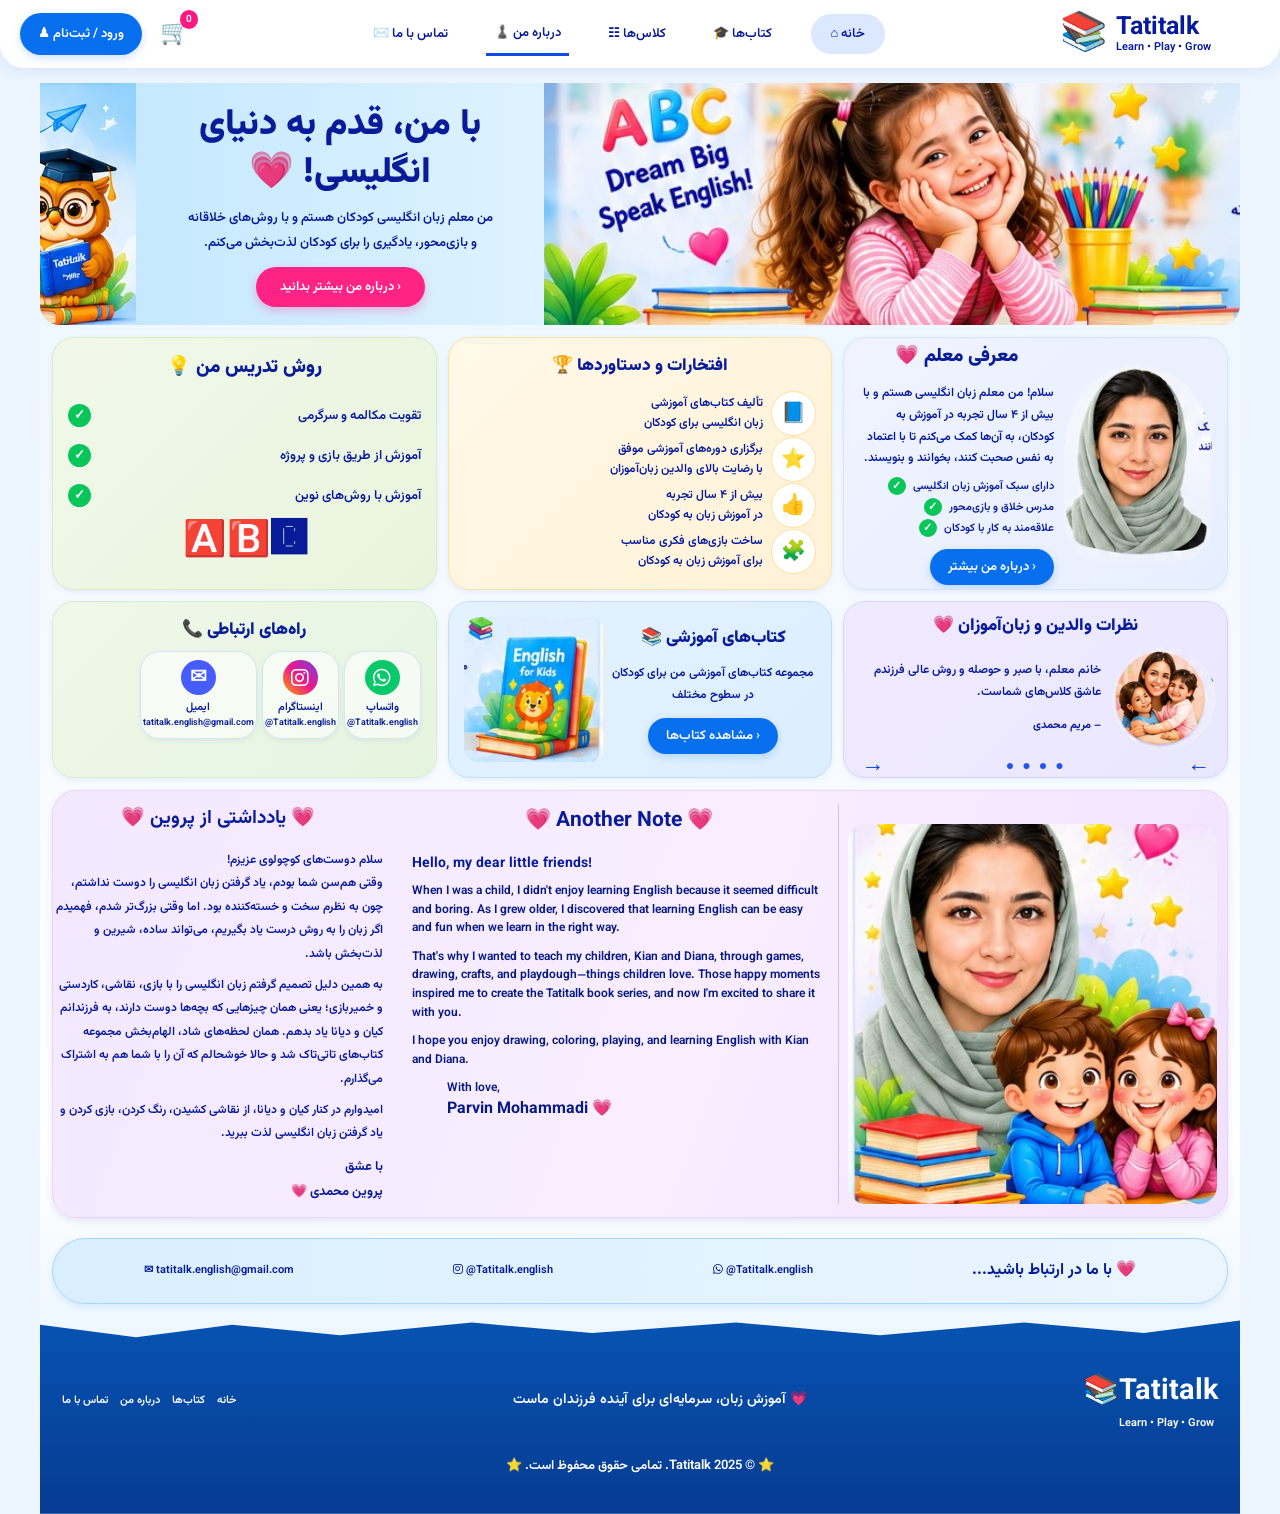
==== commit ca0a591d: "update tatitalk website" ====
--- a/index.html
+++ b/index.html
@@ -3,6 +3,7 @@
 <head>
   <meta charset="utf-8">
   <meta name="viewport" content="width=device-width, initial-scale=1">
+  <meta name="robots" content="noindex,nofollow">
   <meta name="theme-color" content="#eaf4ff">
   <title>Tatitalk | Learn • Play • Grow</title>
   <link rel="stylesheet" href="https://cdnjs.cloudflare.com/ajax/libs/font-awesome/6.7.2/css/all.min.css">
@@ -16,12 +17,12 @@
       <span class="brand-name"><b>Tatitalk</b><small>Learn • Play • Grow</small></span>
     </a>
     <nav class="nav">
-      <a href="#contact">تماس با ما ✉</a>
-      <a class="active" href="#about">درباره من ♟</a>
-      <a href="#classes">کلاس‌ها ☷</a>
-      <a href="#books">کتاب‌ها 🎓</a>
-      <a class="home-link" href="#home">خانه ⌂</a>
-    </nav>
+    <a class="home-link" href="#home">خانه ⌂</a>
+    <a href="#books">کتاب‌ها 🎓</a>
+    <a href="#classes">کلاس‌ها ☷</a>
+    <a class="active" href="#about">درباره من ♟️</a>
+    <a href="#contact">تماس با ما ✉️</a>
+</nav>
     <div class="actions"><a class="cart" href="#books">🛒<i>0</i></a><a class="login" href="#contact">ورود / ثبت‌نام ♟</a></div>
   </header>
 
--- a/css/style.css
+++ b/css/style.css
@@ -53,7 +53,7 @@
     flex-direction: column;
     border-radius: 0 0 18px 18px;
   }
-  .hero-copy { order: 1; padding: 20px 12px 14px; width: 100%; }
+  .hero-copy { order: 1; padding: 32px 12px 14px; width: 100%; }
   .hero-copy h1 { font-size: clamp(22px, 6vw, 29px); }
   .hero-copy p { font-size: 11px; line-height: 1.9; }
   .hero-art { order: 2; height: 180px; width: 100%; }
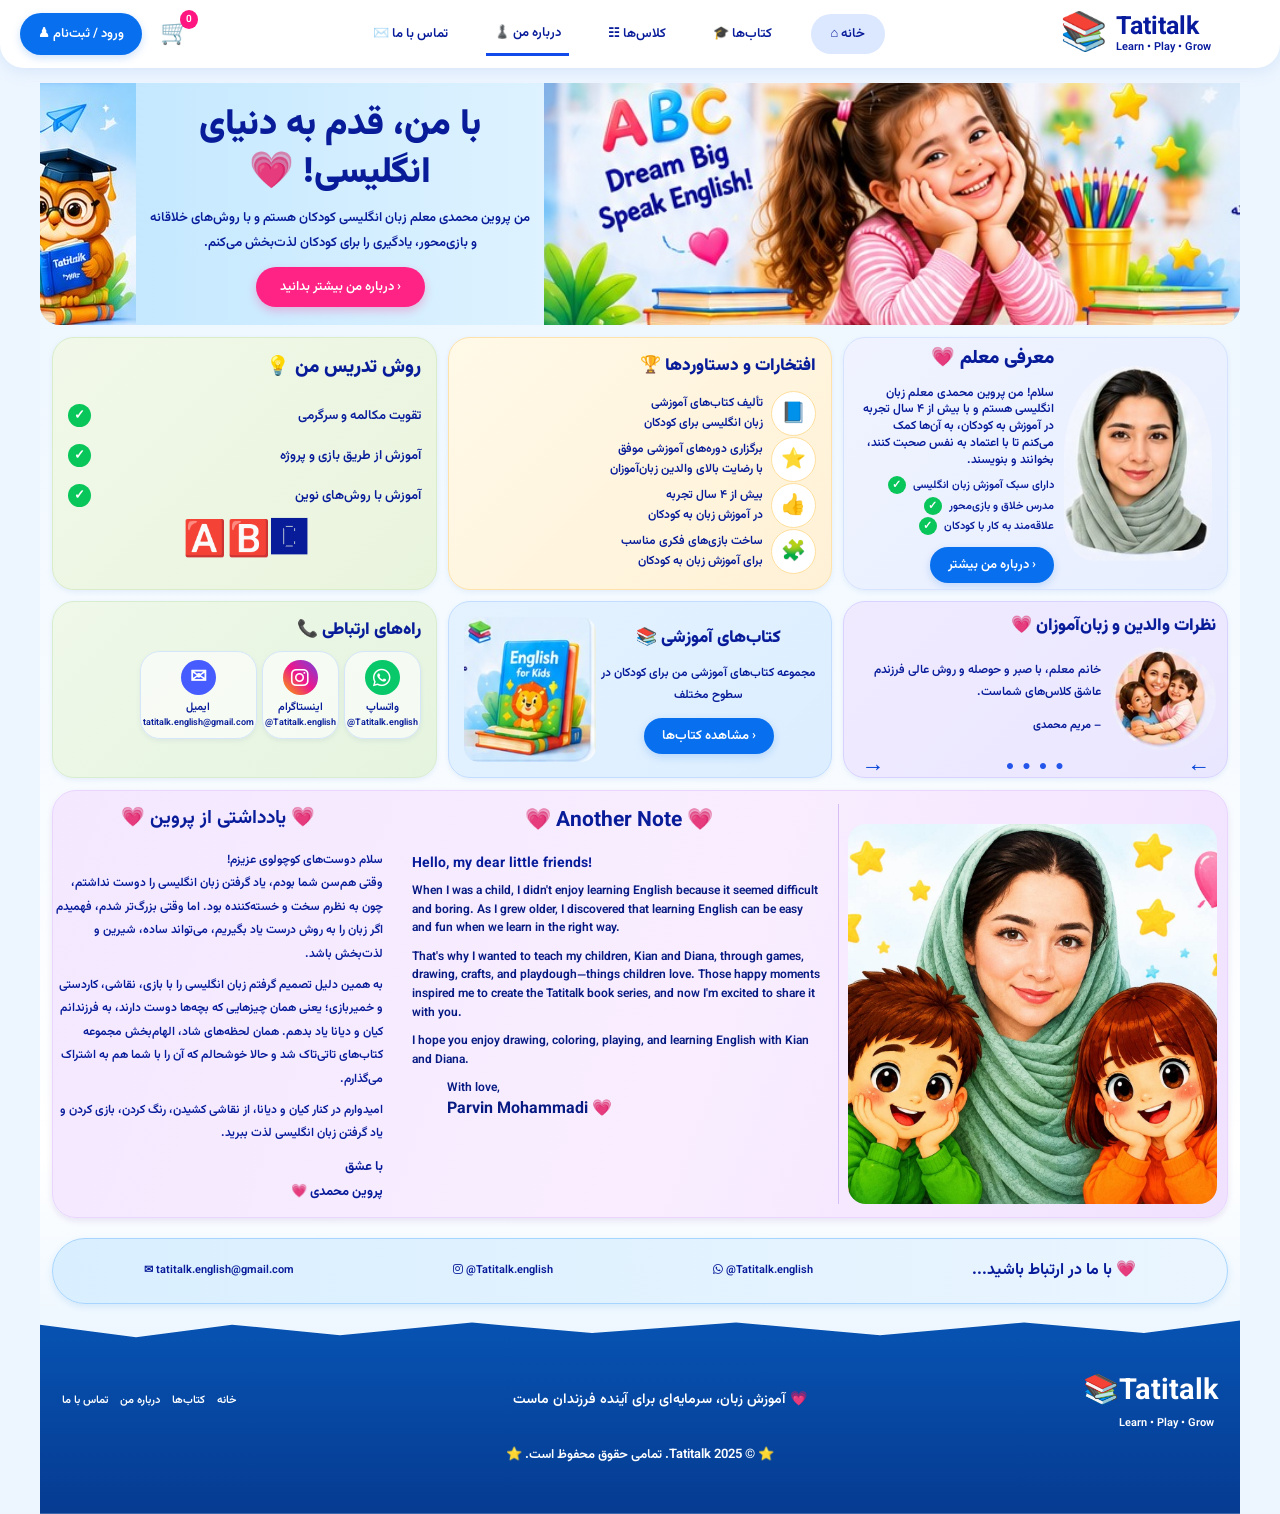
==== commit a06ec532: "update tatitalk design and reveal animation" ====
--- a/index.html
+++ b/index.html
@@ -31,7 +31,7 @@
       <div class="hero-art"><img src="assets/images/hero-left.jpg" alt="تصویر کودکانه آموزش زبان انگلیسی"></div>
       <div class="hero-copy">
         <h1 id="hero-title">با من، قدم به دنیای<br>انگلیسی! <span>💗</span></h1>
-        <p>من معلم زبان انگلیسی کودکان هستم و با روش‌های خلاقانه<br>و بازی‌محور، یادگیری را برای کودکان لذت‌بخش می‌کنم.</p>
+        <p>من پروین محمدی معلم زبان انگلیسی کودکان هستم و با روش‌های خلاقانه<br>و بازی‌محور، یادگیری را برای کودکان لذت‌بخش می‌کنم.</p>
         <a class="pink-button" href="#about">‹ درباره من بیشتر بدانید</a>
       </div>
       <div class="owl-art"><img src="assets/images/hero-owl.jpg" alt="جغد کتاب‌به‌دست تاتی‌تاک"></div>
@@ -42,7 +42,7 @@
         <div class="teacher-photo"><img src="assets/images/teacher.jpg" alt="پروین محمدی"></div>
         <div class="card-content">
           <h2>معرفی معلم 💗</h2>
-          <p>سلام! من معلم زبان انگلیسی هستم و با بیش از ۴ سال تجربه در آموزش به کودکان، به آن‌ها کمک می‌کنم تا با اعتماد به نفس صحبت کنند، بخوانند و بنویسند.</p>
+          <p>سلام! من پروین محمدی معلم زبان انگلیسی هستم و با بیش از ۴ سال تجربه در آموزش به کودکان، به آن‌ها کمک می‌کنم تا با اعتماد به نفس صحبت کنند، بخوانند و بنویسند.</p>
           <ul class="checks"><li>دارای سبک آموزش زبان انگلیسی</li><li>مدرس خلاق و بازی‌محور</li><li>علاقه‌مند به کار با کودکان</li></ul>
           <a class="blue-button" href="#story">‹ درباره من بیشتر</a>
         </div>
@@ -94,8 +94,8 @@
       </article>
     </section>
 
-    <section class="story-card" id="story">
-      <div class="story-illustration"><img src="assets/images/story-art.jpg" alt="تصویر پروین، کیان و دیانا"></div>
+    <section class="story-card reveal" id="story">
+      <div class="story-illustration"><img src="assets/images/parvin-note.png" alt="تصویر پروین، کیان و دیانا"></div>
       <div class="story-english">
         <h2>💗 Another Note 💗</h2>
         <h3>Hello, my dear little friends!</h3>
--- a/css/style.css
+++ b/css/style.css
@@ -1,122 +1,1335 @@
 @import url('https://fonts.googleapis.com/css2?family=Vazirmatn:wght@400;500;600;700;800;900&display=swap');
-:root{--blue:#0645d8;--navy:#081c9a;--pink:#ff1680;--line:#c9dcff}
-*{box-sizing:border-box}
-html{scroll-behavior:smooth}
-body{margin:0;background:#edf6ff;color:var(--navy);font-family:Vazirmatn,Tahoma,sans-serif;font-weight:600}
-.site-shell{max-width:1200px;margin:0 auto;padding:0 12px;background:linear-gradient(180deg,#eaf5ff,#fff 75%,#dcefff)}
-a{color:inherit;text-decoration:none}
-.topbar{height:68px;border-radius:0 0 24px 24px;background:#fff;box-shadow:0 3px 15px #9bb9e744;display:flex;align-items:center;justify-content:space-between;padding:7px 20px;gap:14px;position:fixed;top:0;left:0;right:0;z-index:2}
-body {padding-top: 83px;}
-.brand{display:flex;align-items:center;gap:9px;direction:ltr;min-width:200px}.brand-book{font-size:38px}.brand-name{display:flex;flex-direction:column;line-height:1.1;color:#081b9d}.brand-name b{font-size:25px}.brand-name small{font-size:11px}
-.nav{display:flex;align-items:center;justify-content:center;gap:clamp(12px,2.4vw,32px);font-size:13px;white-space:nowrap}.nav a{padding:10px 8px}.nav .active{border-bottom:3px solid #124bea}.home-link{background:#dce8ff;border-radius:24px;padding:10px 20px!important}
-.actions{display:flex;align-items:center;gap:18px;white-space:nowrap}.cart{font-size:24px;position:relative}.cart i{position:absolute;right:-8px;top:-5px;background:#ff1680;color:#fff;font-size:10px;border-radius:50%;padding:2px 6px;font-style:normal}.login,.blue-button{background:#0870ef;color:#fff;border-radius:25px;padding:11px 18px;box-shadow:0 3px 8px #0870ef33;font-size:13px}
-.hero{height:242px;margin:0 -12px 12px;display:grid;grid-template-columns:58% 34% 8%;overflow:hidden;border-radius:0 0 20px 20px;background:linear-gradient(90deg,#bfe6ff,#eff9ff 65%,#c9e7ff);position:relative}
-.hero-art{overflow:hidden}.hero-art img{height:100%;width:100%;object-fit:cover;object-position:center}
-.hero-copy{align-self:center;text-align:center;z-index:1}.hero-copy h1{font-size:clamp(23px,3.2vw,36px);line-height:1.35;margin:0 0 8px;font-weight:900}.hero-copy h1 span{color:var(--pink)}.hero-copy p{font-size:13px;line-height:1.9;margin:0 0 12px}.pink-button{display:inline-block;background:#ff2385;color:#fff;padding:10px 24px;border-radius:30px;font-size:13px;box-shadow:0 4px 10px #ff238544}
-.owl-art{overflow:hidden}.owl-art img{width:100%;height:100%;object-fit:cover;object-position:right center}
-.feature-grid{display:grid;grid-template-columns:repeat(3,minmax(0,1fr));gap:11px}
-.card{border:1px solid #d5e3ff;border-radius:22px;box-shadow:0 2px 5px #9ab9e633;min-width:0;overflow:hidden;padding:15px;background:#f0f3ff}
-.card h2{font-size:19px;text-align:center;margin:0 0 12px;font-weight:900}
-.teacher-card{height:253px;display:flex;align-items:center;gap:10px;background:linear-gradient(135deg,#f0f3ff,#e7efff)}.teacher-photo{width:42%;height:100%;display:flex;align-items:center}.teacher-photo img{width:100%;height:88%;object-fit:cover;object-position:center top;border-radius:45% 45% 20% 20%}.teacher-photo img {transition: transform 0.8s ease;}.teacher-photo img:hover {transform: scale(1.06);}.card-content{flex:1;text-align:right}.card-content h2{font-size:19px}.card-content p{font-size:12px;line-height:1.8;margin:0 0 7px}.checks{padding:0;margin:5px 0 9px;list-style:none;font-size:11px;line-height:1.9}.checks li:after{content:'✓';display:inline-grid;place-items:center;margin-right:7px;width:18px;height:18px;background:#08c65a;color:#fff;border-radius:50%;font-weight:900}.blue-button{display:inline-block;padding:8px 18px}
-.achievement-card{height:253px;background:linear-gradient(135deg,#fff9e8,#fff1d6);border-color:#ffe2a9}.achievement-card h2{font-size:17px}.achievement{display:flex;align-items:center;justify-content:space-between;gap:8px;margin:1px 0}.achievement p{font-size:12px;text-align:right;line-height:1.6;margin:0;flex:1}.round-icon{display:grid;place-items:center;background:#fff;border:1px solid #ffdf9e;border-radius:50%;width:45px;height:45px;font-size:20px;flex:none}
-.method-card{height:253px;background:linear-gradient(135deg,#f1f8e9,#e9f4dd);border-color:#d9edc8}.method-list{list-style:none;margin:22px 0 0;padding:0}.method-list li{font-size:13px;margin:17px 0;display:flex;justify-content:space-between;align-items:center}.method-list li:after{content:'✓';background:#08c65a;color:#fff;border-radius:50%;width:23px;height:23px;display:grid;place-items:center;font-weight:900}.abc{font-size:35px;text-align:center;direction:ltr;line-height:1}
-.review-card{height:177px;background:linear-gradient(135deg,#f0eaff,#e9e7ff);border-color:#d9d2ff;padding:11px}.review-card h2,.books-card h2,.contact-card h2{font-size:17px;margin-bottom:8px}.review-body{display:flex;gap:10px;align-items:center}.review-body img{width:35%;height:103px;object-fit:cover;border-radius:50%}.review-body p{font-size:12px;line-height:1.8;margin:0 0 8px}.review-body b{font-size:11px}.review-controls{display:flex;justify-content:space-between;align-items:center;margin-top:2px}.review-controls button{border:0;background:none;color:#0645d8;font-size:23px;font-weight:900;cursor:pointer}.dots{color:#2455eb;font-size:14px;letter-spacing:2px}
-.books-card{height:177px;background:linear-gradient(135deg,#e4f2ff,#dceeff);border-color:#c2ddff;display:flex;align-items:center;gap:5px}.book-copy{text-align:center;flex:1}.book-copy p{font-size:12px;line-height:1.8}.books-card>img{width:40%;height:145px;object-fit:cover;border-radius:15px}
-.contact-card{height:177px;background:linear-gradient(135deg,#eff8e9,#e5f4df);border-color:#d8edcf}.social-grid{display:grid;grid-template-columns:repeat(4,1fr);gap:5px}.social-grid a{background:#fff9;border:1px solid #d5e6fa;border-radius:20px;text-align:center;padding:8px 2px;font-size:11px;box-shadow:0 2px 4px #7e9db522}.social-grid small{display:block;font-size:9px;direction:ltr;white-space:nowrap}.social{display:grid;place-items:center;margin:0 auto 4px;width:35px;height:35px;border-radius:50%;background:#1689ef;color:white;font-size:20px}.whatsapp{background:#08c86a}.instagram{background:linear-gradient(45deg,#f9a500,#ed168c,#7443df)}.email{background:#465cff}
-.story-card{margin:12px 0 20px;min-height:400px;border-radius:24px;border:1px solid #ead5ff;background:linear-gradient(110deg,#f4e8ff,#f9edff 55%,#f0e2ff);box-shadow:0 3px 6px #9f83c533;display:grid;grid-template-columns:32% 38% 30%;overflow:hidden;padding:13px 10px;gap:9px}.story-illustration{align-self:stretch;display:flex;align-items:end}.story-illustration img{width:100%;height:100%;max-height:380px;object-fit:cover;object-position:center;border-radius:18px}.story-english{direction:ltr;text-align:left;border-right:1px solid #d7bdf5;padding:0 12px}.story-english h2,.story-persian h2{text-align:center;font-size:21px;margin:0 0 16px}.story-english h3{font-size:14px;margin:0 0 7px}.story-english p{font-size:12px;line-height:1.55;margin:0 0 10px;font-weight:600;color:#071b83}.signature{padding-left:35px}.signature b{font-size:16px}.story-persian{text-align:right;padding:0 8px}.story-persian h2{font-size:19px}.story-persian p{font-size:12px;line-height:1.95;margin:0 0 8px}.story-persian>b{font-size:13px}
-.contact-strip{min-height:66px;border:1px solid #a8d5ff;border-radius:40px;background:linear-gradient(90deg,#d9efff,#eaf5ff);display:flex;align-items:center;justify-content:space-around;gap:10px;padding:10px 16px;margin-bottom:0;box-shadow:0 3px 7px #9dc9ed55}.contact-strip h2{font-size:16px;margin:0;white-space:nowrap}.contact-strip a{font-size:11px;direction:ltr;white-space:nowrap}
-.footer{margin:0 -12px;background:linear-gradient(180deg,#0755b5,#063b91);color:#fff;padding:65px 22px 24px;position:relative;min-height:210px;clip-path:polygon(0 10%,8% 16%,16% 10%,25% 15%,36% 9%,46% 14%,58% 9%,70% 15%,82% 9%,92% 14%,100% 8%,100% 100%,0 100%)}.footer-top{display:flex;align-items:center;justify-content:space-between;gap:20px}.footer-brand{display:grid;grid-template-columns:auto auto;align-items:center;font-size:29px;direction:ltr}.footer-brand small{grid-column:2;font-size:11px}.footer-top p{font-size:14px}.footer nav{display:flex;gap:12px;font-size:11px}.copyright{text-align:center;margin:24px 0 0;font-size:13px}
-@media(max-width:850px){.topbar{height:auto;min-height:65px;flex-wrap:wrap}.brand{min-width:150px}.nav{order:3;width:100%;overflow:auto;justify-content:space-around}.actions{margin-right:auto}.hero{grid-template-columns:48% 42% 10%;height:220px}.hero-copy p{font-size:11px}.feature-grid{grid-template-columns:repeat(2,minmax(0,1fr))}.story-card{grid-template-columns:30% 35% 35%}.contact-strip{flex-wrap:wrap}.footer-top{flex-wrap:wrap}}
-@media(max-width:560px){.site-shell{padding:0 7px}.topbar{padding:8px 10px}.brand-book{font-size:30px}.brand-name b{font-size:20px}.login{font-size:10px;padding:8px 10px}.nav{gap:7px;font-size:11px}.nav a{padding:7px 4px}.hero{margin:0 -7px 8px;height:auto;min-height:260px;grid-template-columns:1fr 1fr;grid-template-rows:150px 110px}.hero-art{grid-column:1;grid-row:1 / 3}.hero-copy{grid-column:2;grid-row:1 / 3;padding:8px}.hero-copy h1{font-size:21px}.hero-copy p{font-size:10px}.owl-art{display:none}.feature-grid{grid-template-columns:1fr;gap:8px}.card,.teacher-card,.achievement-card,.method-card{height:auto;min-height:210px}.teacher-card{min-height:230px}.review-card,.books-card,.contact-card{height:auto;min-height:175px}.story-card{grid-template-columns:1fr;gap:12px;padding:12px}.story-illustration{max-height:230px;justify-content:center}.story-illustration img{max-width:260px;height:220px}.story-english{border-right:0;border-bottom:1px solid #d7bdf5;padding:0 5px 12px}.story-persian{padding:0 5px}.contact-strip{border-radius:20px;justify-content:center}.contact-strip h2{width:100%;text-align:center}.footer{padding-top:50px}.footer-top{justify-content:center;text-align:center}.footer nav{width:100%;justify-content:center}.copyright{font-size:11px}}
-
-
-/* --- Mobile-first refinements: comfortable reading and no horizontal overflow --- */
-html, body { max-width: 100%; overflow-x: hidden; }
-img { max-width: 100%; }
+
+
+/* ==============================
+   متغیرهای اصلی
+============================== */
+
+:root {
+    --blue: #0645d8;
+    --navy: #081c9a;
+    --pink: #ff1680;
+    --line: #c9dcff;
+}
+
+
+/* ==============================
+   تنظیمات عمومی
+============================== */
+
+* {
+    box-sizing: border-box;
+}
+
+html {
+    scroll-behavior: smooth;
+}
+
+body {
+    margin: 0;
+    padding-top: 83px;
+    background: #edf6ff;
+    color: var(--navy);
+    font-family: Vazirmatn, Tahoma, sans-serif;
+    font-weight: 600;
+}
+
+.site-shell {
+    max-width: 1200px;
+    margin: 0 auto;
+    padding: 0 12px;
+    background: linear-gradient(180deg, #eaf5ff, #fff 75%, #dcefff);
+}
+
+a {
+    color: inherit;
+    text-decoration: none;
+}
+
+img {
+    max-width: 100%;
+}
+
+
+/* ==============================
+   نوار بالای سایت
+============================== */
+
+.topbar {
+    height: 68px;
+    border-radius: 0 0 24px 24px;
+    background: #fff;
+    box-shadow: 0 3px 15px #9bb9e744;
+    display: flex;
+    align-items: center;
+    justify-content: space-between;
+    padding: 7px 20px;
+    gap: 14px;
+    position: fixed;
+    top: 0;
+    left: 0;
+    right: 0;
+    z-index: 2;
+}
+
+.brand {
+    display: flex;
+    align-items: center;
+    gap: 9px;
+    direction: ltr;
+    min-width: 200px;
+}
+
+.brand-book {
+    font-size: 38px;
+}
+
+.brand-name {
+    display: flex;
+    flex-direction: column;
+    line-height: 1.1;
+    color: #081b9d;
+}
+
+.brand-name b {
+    font-size: 25px;
+}
+
+.brand-name small {
+    font-size: 11px;
+}
+
+.nav {
+    display: flex;
+    align-items: center;
+    justify-content: center;
+    gap: clamp(12px, 2.4vw, 32px);
+    font-size: 13px;
+    white-space: nowrap;
+}
+
+.nav a {
+    padding: 10px 8px;
+}
+
+.nav .active {
+    border-bottom: 3px solid #124bea;
+}
+
+.home-link {
+    background: #dce8ff;
+    border-radius: 24px;
+    padding: 10px 20px !important;
+}
+
+.actions {
+    display: flex;
+    align-items: center;
+    gap: 18px;
+    white-space: nowrap;
+}
+
+.cart {
+    font-size: 24px;
+    position: relative;
+}
+
+.cart i {
+    position: absolute;
+    right: -8px;
+    top: -5px;
+    background: #ff1680;
+    color: #fff;
+    font-size: 10px;
+    border-radius: 50%;
+    padding: 2px 6px;
+    font-style: normal;
+}
+
+.login,
+.blue-button {
+    background: #0870ef;
+    color: #fff;
+    border-radius: 25px;
+    padding: 11px 18px;
+    box-shadow: 0 3px 8px #0870ef33;
+    font-size: 13px;
+}
+
+
+/* ==============================
+   بخش اصلی معرفی سایت
+============================== */
+
+.hero {
+    height: 242px;
+    margin: 0 -12px 12px;
+    display: grid;
+    grid-template-columns: 58% 34% 8%;
+    overflow: hidden;
+    border-radius: 0 0 20px 20px;
+    background: linear-gradient(90deg, #bfe6ff, #eff9ff 65%, #c9e7ff);
+    position: relative;
+}
+
+.hero-art {
+    overflow: hidden;
+}
+
+.hero-art img {
+    height: 100%;
+    width: 100%;
+    object-fit: cover;
+    object-position: center;
+}
+
+.hero-copy {
+    align-self: center;
+    text-align: center;
+    z-index: 1;
+}
+
+.hero-copy h1 {
+    font-size: clamp(23px, 3.2vw, 36px);
+    line-height: 1.35;
+    margin: 0 0 8px;
+    font-weight: 900;
+}
+
+.hero-copy h1 span {
+    color: var(--pink);
+}
+
+.hero-copy p {
+    font-size: 13px;
+    line-height: 1.9;
+    margin: 0 0 12px;
+}
+
+.pink-button {
+    display: inline-block;
+    background: #ff2385;
+    color: #fff;
+    padding: 10px 24px;
+    border-radius: 30px;
+    font-size: 13px;
+    box-shadow: 0 4px 10px #ff238544;
+}
+
+.owl-art {
+    overflow: hidden;
+}
+
+.owl-art img {
+    width: 100%;
+    height: 100%;
+    object-fit: cover;
+    object-position: right center;
+}
+
+
+/* ==============================
+   کارت‌های اصلی
+============================== */
+
+.feature-grid {
+    display: grid;
+    grid-template-columns: repeat(3, minmax(0, 1fr));
+    gap: 11px;
+}
+
+.card {
+    border: 1px solid #d5e3ff;
+    border-radius: 22px;
+    box-shadow: 0 2px 5px #9ab9e633;
+    min-width: 0;
+    overflow: hidden;
+    padding: 15px;
+    background: #f0f3ff;
+}
+
+.card h2 {
+    font-size: 19px;
+    text-alig
+
+n: center;
+    margin: 0 0 12px;
+    font-weight: 900;
+}
+
+
+/* ==============================
+   کارت معرفی مدرس
+============================== */
+
+.teacher-card {
+    height: 253px;
+    display: flex;
+    align-items: center;
+    gap: 10px;
+    background: linear-gradient(135deg, #f0f3ff, #e7efff);
+}
+
+.teacher-photo {
+    width: 42%;
+    height: 100%;
+    display: flex;
+    align-items: center;
+}
+
+.teacher-photo img {
+    width: 100%;
+    height: 88%;
+    object-fit: cover;
+    object-position: center top;
+    border-radius: 45% 45% 20% 20%;
+    transition: transform 0.8s ease;
+}
+
+.teacher-photo img:hover {
+    transform: scale(1.06);
+}
+
+.card-content {
+    flex: 1;
+    text-align: right;
+}
+
+.card-content h2 {
+    font-size: 19px;
+}
+
+.card-content p {
+    font-size: 12px;
+    line-height: 1.4;
+    margin: 0 0 7px;
+}
+
+.checks {
+    padding: 0;
+    margin: 5px 0 9px;
+    list-style: none;
+    font-size: 11px;
+    line-height: 1.9;
+}
+
+.checks li:after {
+    content: '✓';
+    display: inline-grid;
+    place-items: center;
+    margin-right: 7px;
+    width: 18px;
+    height: 18px;
+    background: #08c65a;
+    color: #fff;
+    border-radius: 50%;
+    font-weight: 900;
+}
+
+.blue-button {
+    display: inline-block;
+    padding: 8px 18px;
+}
+
+
+/* ==============================
+   کارت دستاوردها
+============================== */
+
+.achievement-card {
+    height: 253px;
+    background: linear-gradient(135deg, #fff9e8, #fff1d6);
+    border-color: #ffe2a9;
+}
+
+.achievement-card h2 {
+    font-size: 17px;
+}
+
+.achievement {
+    display: flex;
+    align-items: center;
+    justify-content: space-between;
+    gap: 8px;
+    margin: 1px 0;
+}
+
+.achievement p {
+    font-size: 12px;
+    text-align: right;
+    line-height: 1.6;
+    margin: 0;
+    flex: 1;
+}
+
+.round-icon {
+    display: grid;
+    place-items: center;
+    background: #fff;
+    border: 1px solid #ffdf9e;
+    border-radius: 50%;
+    width: 45px;
+    height: 45px;
+    font-size: 20px;
+    flex: none;
+}
+
+
+/* ==============================
+   کارت روش آموزش
+============================== */
+
+.method-card {
+    height: 253px;
+    background: linear-gradient(135deg, #f1f8e9, #e9f4dd);
+    border-color: #d9edc8;
+}
+
+.method-list {
+    list-style: none;
+    margin: 22px 0 0;
+    padding: 0;
+}
+
+.method-list li {
+    font-size: 13px;
+    margin: 17px 0;
+    display: flex;
+    justify-content: space-between;
+    align-items: center;
+}
+
+.method-list li:after {
+    content: '✓';
+    background: #08c65a;
+    color: #fff;
+    border-radius: 50%;
+    width: 23px;
+    height: 23px;
+    display: grid;
+    place-items: center;
+    font-weight: 900;
+}
+
+.abc {
+    font-size: 35px;
+    text-align: center;
+    direction: ltr;
+    line-height: 1;
+}
+
+
+/* ==============================
+   کارت نظرات
+============================== */
+
+.review-card {
+    height: 177px;
+    background: linear-gradient(135deg, #f0eaff, #e9e7ff);
+    border-color: #d9d2ff;
+    padding: 11px;
+}
+
+.review-card h2,
+.books-card h2,
+.contact-card h2 {
+    font-size: 17px;
+    margin-bottom: 8px;
+}
+
+.review-body {
+    display: flex;
+    gap: 10px;
+    align-items: center;
+}
+
+.review-body img {
+    width: 35%;
+    height: 103px;
+    object-fit: cover;
+    border-radius: 50%;
+}
+
+.review-body p {
+    font-size: 12px;
+    line-height: 1.8;
+    margin: 0 0 8px;
+}
+
+.review-body b {
+    font-size: 11px;
+}
+
+.review-controls {
+    display: flex;
+    justify-content: space-between;
+    align-items: center;
+    margin-top: 2px;
+}
+
+.review-controls button {
+    border: 0;
+    background: none;
+    color: #0645d8;
+    font-size: 23px;
+    font-weight: 900;
+    cursor: pointer;
+}
+
+.dots {
+    color: #2455eb;
+    font-size: 14px;
+    letter-spacing: 2px;
+}
+
+
+/* ==============================
+   کارت کتاب‌ها
+============================== */
+
+.books-card {
+    height: 177px;
+    background: linear-gradient(135deg, #e4f2ff, #dceeff);
+    border-color: #c2ddff;
+    display: flex;
+    align-items: center;
+    gap: 5px;
+}
+
+.book-copy {
+    text-align: center;
+    flex: 1;
+}
+
+.book-copy p {
+    font-size: 12px;
+    line-height: 1.8;
+}
+
+.books-card > img {
+    wid
+
+th: 40%;
+    height: 145px;
+    object-fit: cover;
+    border-radius: 15px;
+}
+
+
+/* ==============================
+   کارت ارتباط با مدرس
+============================== */
+
+.contact-card {
+    height: 177px;
+    background: linear-gradient(135deg, #eff8e9, #e5f4df);
+    border-color: #d8edcf;
+}
+
+.social-grid {
+    display: grid;
+    grid-template-columns: repeat(4, 1fr);
+    gap: 5px;
+}
+
+.social-grid a {
+    background: #fff9;
+    border: 1px solid #d5e6fa;
+    border-radius: 20px;
+    text-align: center;
+    padding: 8px 2px;
+    font-size: 11px;
+    box-shadow: 0 2px 4px #7e9db522;
+}
+
+.social-grid small {
+    display: block;
+    font-size: 9px;
+    direction: ltr;
+    white-space: nowrap;
+}
+
+.social {
+    display: grid;
+    place-items: center;
+    margin: 0 auto 4px;
+    width: 35px;
+    height: 35px;
+    border-radius: 50%;
+    background: #1689ef;
+    color: white;
+    font-size: 20px;
+}
+
+.whatsapp {
+    background: #08c86a;
+}
+
+.instagram {
+    background: linear-gradient(45deg, #f9a500, #ed168c, #7443df);
+}
+
+.email {
+    background: #465cff;
+}
+
+
+/* ==============================
+   بخش یادداشتی از پروین
+============================== */
+
+.story-card {
+    margin: 12px 0 20px;
+    min-height: 400px;
+    border-radius: 24px;
+    border: 1px solid #ead5ff;
+    background: linear-gradient(110deg, #f4e8ff, #f9edff 55%, #f0e2ff);
+    box-shadow: 0 3px 6px #9f83c533;
+    display: grid;
+    grid-template-columns: 32% 38% 30%;
+    overflow: hidden;
+    padding: 13px 10px;
+    gap: 9px;
+}
+
+.story-illustration {
+    align-self: stretch;
+    display: flex;
+    align-items: end;
+}
+
+.story-illustration img {
+    width: 100%;
+    height: 100%;
+    max-height: 380px;
+    object-fit: cover;
+    object-position: center;
+    border-radius: 18px;
+}
+
+.story-english {
+    direction: ltr;
+    text-align: left;
+    border-right: 1px solid #d7bdf5;
+    padding: 0 12px;
+}
+
+.story-english h2,
+.story-persian h2 {
+    text-align: center;
+    font-size: 21px;
+    margin: 0 0 16px;
+}
+
+.story-english h3 {
+    font-size: 14px;
+    margin: 0 0 7px;
+}
+
+.story-english p {
+    font-size: 12px;
+    line-height: 1.55;
+    margin: 0 0 10px;
+    font-weight: 600;
+    color: #071b83;
+}
+
+.signature {
+    padding-left: 35px;
+}
+
+.signature b {
+    font-size: 16px;
+}
+
+.story-persian {
+    text-align: right;
+    padding: 0 8px;
+}
+
+.story-persian h2 {
+    font-size: 19px;
+}
+
+.story-persian p {
+    font-size: 12px;
+    line-height: 1.95;
+    margin: 0 0 8px;
+}
+
+.story-persian > b {
+    font-size: 13px;
+}
+
+
+/* ==============================
+   نوار ارتباطی پایین صفحه
+============================== */
+
+.contact-strip {
+    min-height: 66px;
+    border: 1px solid #a8d5ff;
+    border-radius: 40px;
+    background: linear-gradient(90deg, #d9efff, #eaf5ff);
+    display: flex;
+    align-items: center;
+    justify-content: space-around;
+    gap: 10px;
+    padding: 10px 16px;
+    margin-bottom: 0;
+    box-shadow: 0 3px 7px #9dc9ed55;
+}
+
+.contact-strip h2 {
+    font-size: 16px;
+    margin: 0;
+    white-space: nowrap;
+}
+
+.contact-strip a {
+    font-size: 11px;
+    direction: ltr;
+    white-space: nowrap;
+}
+
+
+/* ==============================
+   فوتر
+============================== */
+
+.footer {
+    margin: 0 -12px;
+    background: linear-gradient(180deg, #0755b5, #063b91);
+    color: #fff;
+    padding: 65px 22px 24px;
+    position: relative;
+    min-height: 210px;
+    clip-path: polygon(
+        0 10%,
+        8% 16%,
+        16% 10%,
+        25% 15%,
+        36% 9%,
+        46% 14%,
+        58% 9%,
+        70% 15%,
+        82% 9%,
+        92% 14%,
+        100% 8%,
+        100% 100%,
+        0 100%
+    );
+}
+
+.footer-top {
+    display: flex;
+    align-items: center;
+    justify-content: space-between;
+    gap: 20px;
+}
+
+.footer-brand {
+    display: grid;
+    grid-template-columns: auto auto;
+    align-items: center;
+    font-size: 29px;
+    direction: ltr;
+}
+
+.footer-brand small {
+    grid-column: 2;
+    font-size: 11px;
+}
+
+.footer-top p {
+    font-size: 14px;
+}
+
+.footer nav {
+    display: flex;
+    gap: 12px;
+    font-size: 11px;
+}
+
+.copyright {
+    text-align: center;
+    marg
+
+in: 24px 0 0;
+    font-size: 13px;
+}
+
+
+/* ==============================
+   تنظیمات تبلت و نمایشگر متوسط
+============================== */
+
+@media (max-width: 850px) {
+
+    .topbar {
+        height: auto;
+        min-height: 65px;
+        flex-wrap: wrap;
+    }
+
+    .brand {
+        min-width: 150px;
+    }
+
+    .nav {
+        order: 3;
+        width: 100%;
+        overflow: auto;
+        justify-content: space-around;
+    }
+
+    .actions {
+        margin-right: auto;
+    }
+
+    .hero {
+        grid-template-columns: 48% 42% 10%;
+        height: 220px;
+    }
+
+    .hero-copy p {
+        font-size: 11px;
+    }
+
+    .feature-grid {
+        grid-template-columns: repeat(2, minmax(0, 1fr));
+    }
+
+    .story-card {
+        grid-template-columns: 30% 35% 35%;
+    }
+
+    .contact-strip {
+        flex-wrap: wrap;
+    }
+
+    .footer-top {
+        flex-wrap: wrap;
+    }
+}
+
+
+/* ==============================
+   تنظیمات موبایل
+============================== */
+
 @media (max-width: 560px) {
-  .site-shell { width: 100%; padding: 0 8px; overflow: hidden; }
-  .topbar { border-radius: 0 0 18px 18px; gap: 5px; }
-  .brand { min-width: 0; }
-  .brand-book { font-size: 27px; }
-  .brand-name b { font-size: 18px; }
-  .brand-name small { font-size: 9px; }
-  .actions { gap: 10px; }
-  .cart { font-size: 21px; }
-  .login { font-size: 10px; padding: 7px 9px; }
-  .nav { justify-content: flex-start; gap: 5px; padding: 2px 0 5px; }
-  .nav a { font-size: 10px; flex: 0 0 auto; }
-  .hero {
-    margin: 0 -8px 9px;
-    min-height: 0;
-    height: auto;
-    display: flex;
-    flex-direction: column;
-    border-radius: 0 0 18px 18px;
-  }
-  .hero-copy { order: 1; padding: 32px 12px 14px; width: 100%; }
-  .hero-copy h1 { font-size: clamp(22px, 6vw, 29px); }
-  .hero-copy p { font-size: 11px; line-height: 1.9; }
-  .hero-art { order: 2; height: 180px; width: 100%; }
-  .hero-art img { object-fit: cover; object-position: center; }
-  .owl-art { display: none; }
-  .feature-grid { grid-template-columns: minmax(0, 1fr); gap: 9px; }
-  .card { width: 100%; border-radius: 18px; padding: 13px; }
-  .card h2 { font-size: 17px; }
-  .teacher-card { min-height: 0; height: auto; align-items: center; }
-  .teacher-photo { width: 37%; min-height: 190px; }
-  .teacher-photo img { height: 180px; object-fit: cover; }
-  .card-content p { font-size: 11px; }
-  .checks { font-size: 10px; }
-  .achievement-card, .method-card { min-height: 0; height: auto; padding: 15px; }
-  .achievement { margin: 12px 0; }
-  .method-list { margin-top: 12px; }
-  .method-list li { margin: 12px 0; font-size: 12px; }
-  .review-card, .books-card, .contact-card { height: auto; min-height: 0; }
-  .review-body img { width: 32%; height: 112px; }
-  .review-body p { font-size: 11px; }
-  .books-card { min-height: 170px; }
-  .books-card > img { width: 36%; height: 135px; }
-  .social-grid { gap: 6px; }
-  .social-grid a { min-width: 0; overflow: hidden; font-size: 10px; }
-  .social-grid small { font-size: 8px; letter-spacing: -.3px; }
-  .story-card {
-    display: flex;
-    flex-direction: column;
-    margin: 10px 0 14px;
-    padding: 12px;
-    gap: 13px;
-    border-radius: 19px;
-  }
-  .story-illustration { order: 0; width: 100%; max-height: none; }
-  .story-illustration img { width: 100%; max-width: 270px; height: 210px; object-fit: cover; margin: auto; }
-  .story-english { order: 1; width: 100%; border: 0; border-bottom: 1px solid #d7bdf5; padding: 0 2px 13px; }
-  .story-persian { order: 2; width: 100%; padding: 0 2px; }
-  .story-english h2, .story-persian h2 { font-size: 18px; margin-bottom: 12px; }
-  .story-english p { font-size: 12px; line-height: 1.75; }
-  .story-persian p { font-size: 12px; line-height: 2; }
-  .contact-strip { padding: 14px 10px; gap: 12px; border-radius: 17px; }
-  .contact-strip h2 { font-size: 14px; }
-  .contact-strip a { width: calc(50% - 8px); text-align: center; font-size: 9px; white-space: normal; overflow-wrap: anywhere; }
-  .footer { margin: 0 -8px; clip-path: none; border-radius: 35px 35px 0 0; padding: 34px 14px 20px; }
-  .footer-top { display: flex; flex-direction: column; gap: 13px; }
-  .footer-top p { font-size: 12px; margin: 0; }
-  .footer nav { flex-wrap: wrap; font-size: 10px; }
-  .copyright { font-size: 10px; margin-top: 17px; }
-}
+
+    .site-shell {
+        padding: 0 7px;
+    }
+
+    .topbar {
+        padding: 8px 10px;
+    }
+
+    .brand-book {
+        font-size: 30px;
+    }
+
+    .brand-name b {
+        font-size: 20px;
+    }
+
+    .login {
+        font-size: 10px;
+        padding: 8px 10px;
+    }
+
+    .nav {
+        gap: 7px;
+        font-size: 11px;
+    }
+
+    .nav a {
+        padding: 7px 4px;
+    }
+
+    .hero {
+        margin: 0 -7px 8px;
+        height: auto;
+        min-height: 260px;
+        grid-template-columns: 1fr 1fr;
+        grid-template-rows: 150px 110px;
+    }
+
+    .hero-art {
+        grid-column: 1;
+        grid-row: 1 / 3;
+    }
+
+    .hero-copy {
+        grid-column: 2;
+        grid-row: 1 / 3;
+        padding: 8px;
+    }
+
+    .hero-copy h1 {
+        font-size: 21px;
+    }
+
+    .hero-copy p {
+        font-size: 10px;
+    }
+
+    .owl-art {
+        display: none;
+    }
+
+    .feature-grid {
+        grid-template-columns: 1fr;
+        gap: 8px;
+    }
+
+    .card,
+    .teacher-card,
+    .achievement-card,
+    .method-card {
+        height: auto;
+        min-height: 210px;
+    }
+
+    .teacher-card {
+        min-height: 230px;
+    }
+
+    .review-card,
+    .books-card,
+    .contact-card {
+        height: auto;
+        min-height: 175px;
+    }
+
+    .story-card {
+        grid-template-columns: 1fr;
+        gap: 12px;
+        padding: 12px;
+    }
+
+    .story-illustration {
+        max-height: 230px;
+        justify-content: center;
+    }
+
+    .story-illustration img {
+        max-width: 260px;
+        height: 220px;
+    }
+
+    .story-english {
+        border-right: 0;
+        border-bottom: 1px solid #d7bdf5;
+        padding: 0 5px 12px;
+    }
+
+    .story-persian {
+        padding: 0 5px;
+    }
+
+    .contact-strip {
+        border-radius: 20px;
+        justify-content: center;
+    }
+
+    .contact-strip h2 {
+        width: 100%;
+        text-align: center;
+    }
+
+    .footer {
+        padding-top: 50px;
+    }
+
+    .footer-top {
+        justify-content: center;
+        text-align: center;
+    }
+
+    .footer nav {
+        width: 100%;
+        justify-content: center;
+    }
+
+    .copyright {
+        font-size: 11px;
+    }
+}
+
+
+/* ==============================
+   جلوگیری از بیرون‌زدگی افقی
+============================== */
+
+html,
+body {
+    max-width: 100%;
+    overflow-x: hidden;
+}
+
+
+/* ==============================
+   تنظیمات تکمیلی موبایل
+============================== */
+
+@media (max-width: 560px) {
+
+    .site-shell {
+        width: 100%;
+        padding: 0 8px;
+        overflow: hidden;
+    }
+
+    .topbar {
+        border-radius: 0 0 18px 18px;
+        gap: 5px;
+    }
+
+    .brand {
+        min-width: 0;
+    }
+
+    .brand-book {
+        font-size: 27px;
+    }
+
+    .brand-name b {
+        font-size: 18px;
+    }
+
+    .brand-name small {
+        font-size: 9px;
+    }
+
+    .actions {
+        gap: 10px;
+    }
+
+    .cart {
+        font-size: 21px;
+    }
+
+    .login {
+        font-size: 10px;
+        padding: 7px 9px;
+    }
+
+    .nav {
+        justify-content: flex-start;
+        gap: 5px;
+        padding: 2px 0 5px;
+    }
+
+    .nav a {
+        font-size: 10px;
+        flex: 0
+
+0 auto;
+    }
+
+    .hero {
+        margin: 0 -8px 9px;
+        min-height: 0;
+        height: auto;
+        display: flex;
+        flex-direction: column;
+        border-radius: 0 0 18px 18px;
+    }
+
+    .hero-copy {
+        order: 1;
+        padding: 32px 12px 14px;
+        width: 100%;
+    }
+
+    .hero-copy h1 {
+        font-size: clamp(22px, 6vw, 29px);
+    }
+
+    .hero-copy p {
+        font-size: 11px;
+        line-height: 1.9;
+    }
+
+    .hero-art {
+        order: 2;
+        height: 180px;
+        width: 100%;
+    }
+
+    .hero-art img {
+        object-fit: cover;
+        object-position: center;
+    }
+
+    .owl-art {
+        display: none;
+    }
+
+    .feature-grid {
+        grid-template-columns: minmax(0, 1fr);
+        gap: 9px;
+    }
+
+    .card {
+        width: 100%;
+        border-radius: 18px;
+        padding: 13px;
+    }
+
+    .card h2 {
+        font-size: 17px;
+    }
+
+    .teacher-card {
+        min-height: 0;
+        height: auto;
+        align-items: center;
+    }
+
+    .teacher-photo {
+        width: 37%;
+        min-height: 190px;
+    }
+
+    .teacher-photo img {
+        height: 180px;
+        object-fit: cover;
+    }
+
+    .card-content p {
+        font-size: 11px;
+    }
+
+    .checks {
+        font-size: 10px;
+    }
+
+    .achievement-card,
+    .method-card {
+        min-height: 0;
+        height: auto;
+        padding: 15px;
+    }
+
+    .achievement {
+        margin: 12px 0;
+    }
+
+    .method-list {
+        margin-top: 12px;
+    }
+
+    .method-list li {
+        margin: 12px 0;
+        font-size: 12px;
+    }
+
+    .review-card,
+    .books-card,
+    .contact-card {
+        height: auto;
+        min-height: 0;
+    }
+
+    .review-body img {
+        width: 32%;
+        height: 112px;
+    }
+
+    .review-body p {
+        font-size: 11px;
+    }
+
+    .books-card {
+        min-height: 170px;
+    }
+
+    .books-card > img {
+        width: 36%;
+        height: 135px;
+    }
+
+    .social-grid {
+        gap: 6px;
+    }
+
+    .social-grid a {
+        min-width: 0;
+        overflow: hidden;
+        font-size: 10px;
+    }
+
+    .social-grid small {
+        font-size: 8px;
+        letter-spacing: -.3px;
+    }
+
+    .story-card {
+        display: flex;
+        flex-direction: column;
+        margin: 10px 0 14px;
+        padding: 12px;
+        gap: 13px;
+        border-radius: 19px;
+    }
+
+    .story-illustration {
+        order: 0;
+        width: 100%;
+        max-height: none;
+    }
+
+    .story-illustration img {
+        width: 100%;
+        max-width: 270px;
+        height: 210px;
+        object-fit: cover;
+        margin: auto;
+    }
+
+    .story-english {
+        order: 1;
+        width: 100%;
+        border: 0;
+        border-bottom: 1px solid #d7bdf5;
+        padding: 0 2px 13px;
+    }
+
+    .story-persian {
+        order: 2;
+        width: 100%;
+        padding: 0 2px;
+    }
+
+    .story-english h2,
+    .story-persian h2 {
+        font-size: 18px;
+        margin-bottom: 12px;
+    }
+
+    .story-english p {
+        font-size: 12px;
+        line-height: 1.75;
+    }
+
+    .story-persian p {
+        font-size: 12px;
+        line-height: 2;
+    }
+
+    .contact-strip {
+        padding: 14px 10px;
+        gap: 12px;
+        border-radius: 17px;
+    }
+
+    .contact-strip h2 {
+        font-size: 14px;
+    }
+
+    .contact-strip a {
+        width: calc(50% - 8px);
+        text-align: center;
+        font-size: 9px;
+        white-space: normal;
+        overflow-wrap: anywhere;
+    }
+
+    .footer {
+        margin: 0 -8px;
+        clip-path: none;
+        border-radius: 35px 35px 0 0;
+        padding: 34px 14px 20px;
+    }
+
+    .footer-top {
+        display: flex;
+        flex-direction: column;
+        gap: 13px;
+    }
+
+    .footer-top p {
+        font-size: 12px;
+        margin: 0;
+    }
+
+    .footer nav {
+        flex-wrap: wrap;
+        font-size: 10px;
+    }
+
+    .copyright {
+        font-size: 10px;
+        margin-top: 17px;
+    }
+}
+
+
+/* ==============================
+   تنظیمات تبلت
+============================== */
+
 @media (min-width: 561px) and (max-width: 850px) {
-  .site-shell { padding: 0 10px; }
-  .topbar { padding: 8px 12px; }
-  .brand { min-width: 140px; }
-  .nav { gap: 8px; font-size: 11px; }
-  .hero { height: 215px; }
-  .feature-grid { grid-template-columns: repeat(2, minmax(0, 1fr)); }
-  .story-card { grid-template-columns: 1fr 1fr; }
-  .story-illustration { grid-column: 1 / -1; max-height: 220px; justify-content: center; }
-  .story-illustration img { width: 220px; }
-  .story-english { border-right: 0; }
-  .contact-strip { flex-wrap: wrap; }
-}
-/* نمایش تدریجی کارت‌ها */
+
+    .site-shell {
+        padding: 0 10px;
+    }
+
+    .topbar {
+
+padding: 8px 12px;
+    }
+
+    .brand {
+        min-width: 140px;
+    }
+
+    .nav {
+        gap: 8px;
+        font-size: 11px;
+    }
+
+    .hero {
+        height: 215px;
+    }
+
+    .feature-grid {
+        grid-template-columns: repeat(2, minmax(0, 1fr));
+    }
+
+    .story-card {
+        grid-template-columns: 1fr 1fr;
+    }
+
+    .story-illustration {
+        grid-column: 1 / -1;
+        max-height: 220px;
+        justify-content: center;
+    }
+
+    .story-illustration img {
+        width: 220px;
+    }
+
+    .story-english {
+        border-right: 0;
+    }
+
+    .contact-strip {
+        flex-wrap: wrap;
+    }
+}
+
+
+/* ==============================
+   نمایش تدریجی کارت‌ها
+============================== */
+
 .reveal {
     opacity: 0;
     transform: translateY(80px);
@@ -127,6 +1340,12 @@
     opacity: 1;
     transform: translateY(0);
 }
+
+
+/* ==============================
+   افکت حرکت و هاور کارت‌ها
+============================== */
+
 .card {
     transition: transform 0.4s ease-in-out, box-shadow 0.4s ease-in-out;
 }
@@ -135,10 +1354,22 @@
     transform: scale(1.03);
     box-shadow: 0 8px 22px rgba(40, 80, 150, 0.18);
 }
+
+
+/* ==============================
+   افکت تغییر نظرات
+============================== */
+
 #reviewText,
 #reviewAuthor {
     transition: opacity 0.5s ease;
 }
+
+
+/* ==============================
+   افکت عنوان اصلی
+============================== */
+
 #hero-title {
-  transition: opacity 0.6s ease;;
-}
+    transition: opacity 0.6s ease;
+}
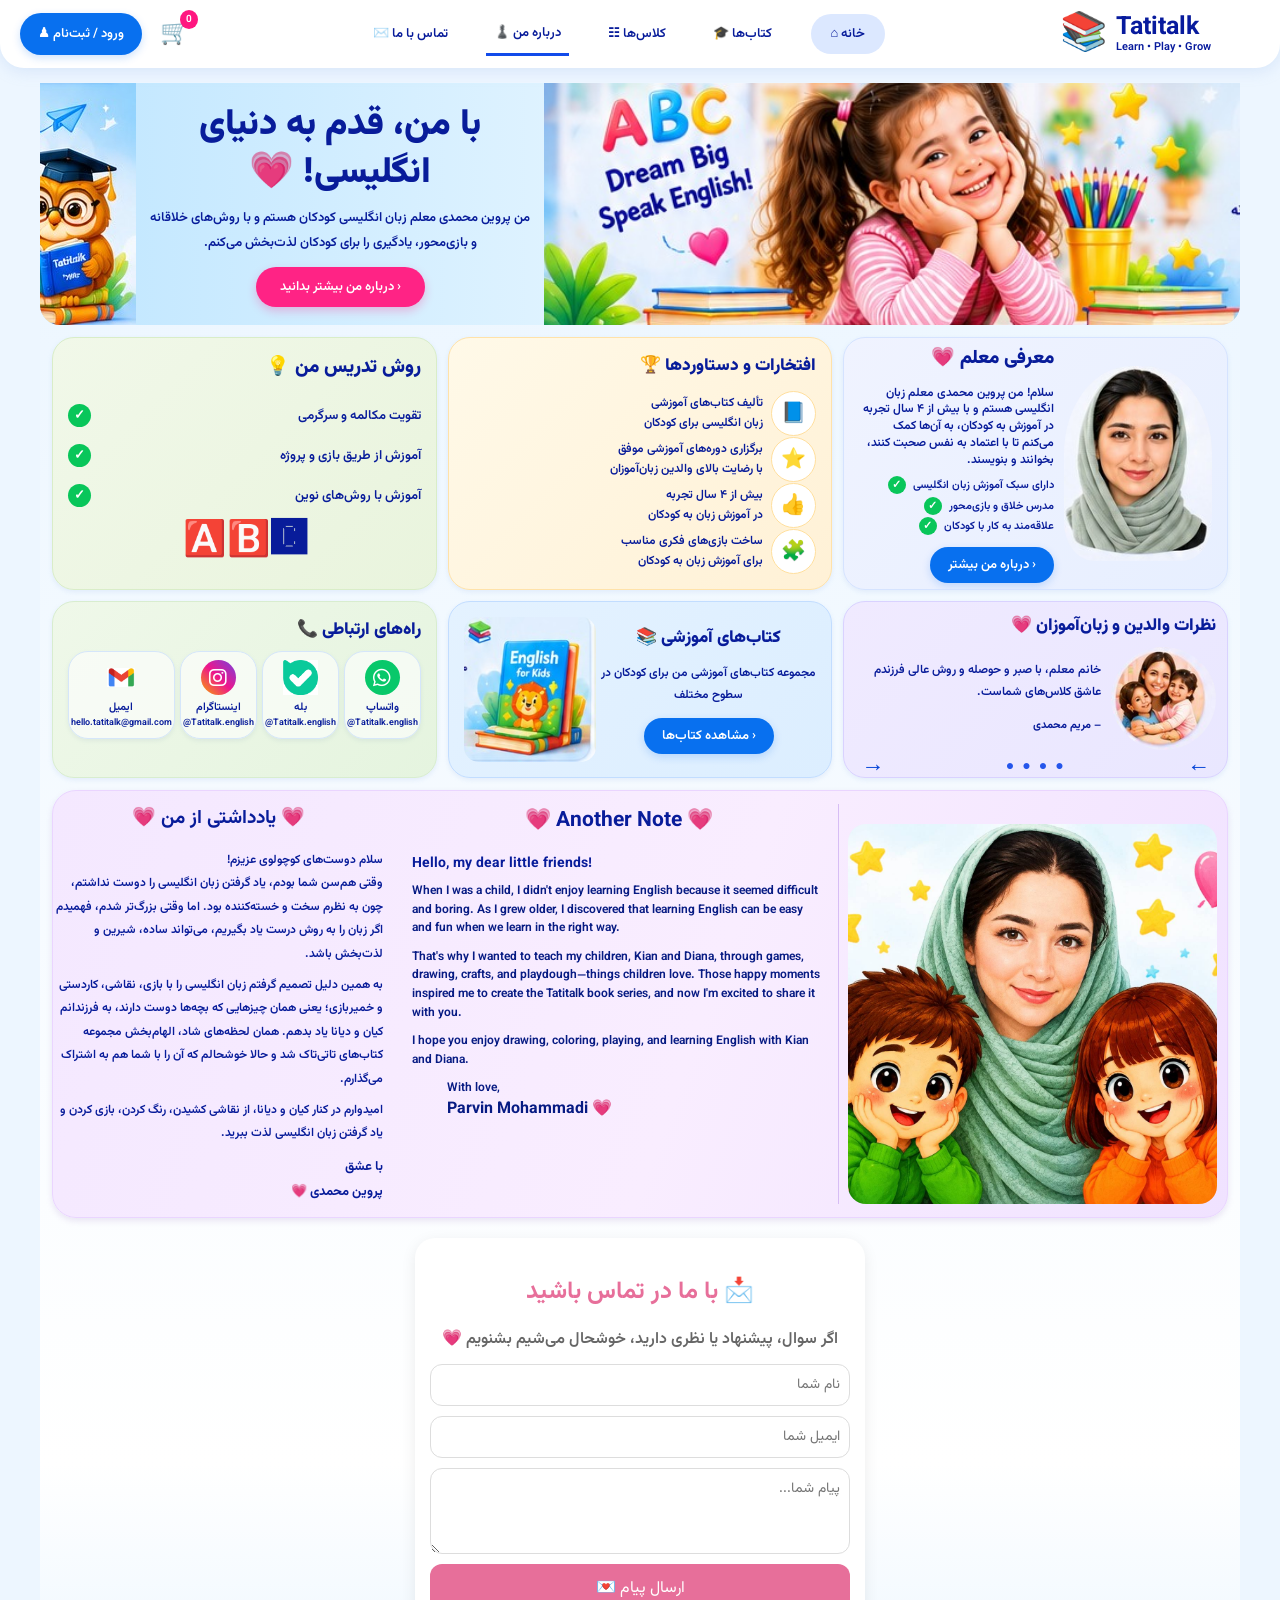
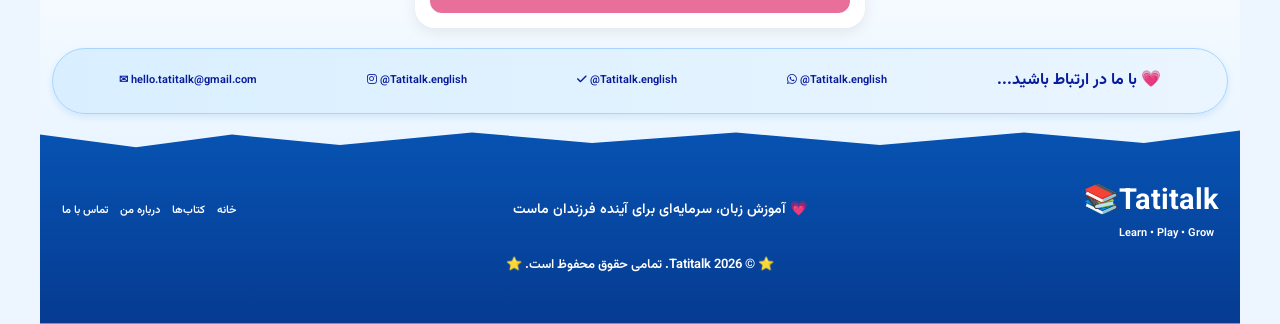
==== commit 52d3e0e0: "add books page and update homepage" ====
--- a/index.html
+++ b/index.html
@@ -84,13 +84,24 @@
     <span class="social whatsapp"><i class="fa-brands fa-whatsapp"></i></span>
     واتساپ<small>@Tatitalk.english</small>
 </a>
+<a href="https://ble.ir/" target="_blank">
+    <span class="social bale">
+        <img src="assets/images/bale.png" alt="بله">
+    </span>
+    بله
+    <small>@Tatitalk.english</small>
+</a>
 
 <a href="https://instagram.com/Tatitalk.english" target="_blank">
     <span class="social instagram"><i class="fa-brands fa-instagram"></i></span>
     اینستاگرام<small>@Tatitalk.english</small>
 </a>
-          <a href="mailto:tatitalk.english@gmail.com"><span class="social email">✉</span>ایمیل<small>tatitalk.english@gmail.com</small></a>
-        </div>
+<a href="mailto:hello.tatitalk@gmail.com">
+    <span class="social email">
+        <img src="assets/images/gmail.png" alt="Gmail" class="gmail-icon">
+    </span>
+    ایمیل<small>hello.tatitalk@gmail.com</small>
+</a>        </div>
       </article>
     </section>
 
@@ -105,30 +116,45 @@
         <p class="signature">With love,<br><b>Parvin Mohammadi 💗</b></p>
       </div>
       <div class="story-persian">
-        <h2>💗 یادداشتی از پروین 💗</h2>
+        <h2>💗 یادداشتی از من 💗</h2>
         <p>سلام دوست‌های کوچولوی عزیزم!<br>وقتی هم‌سن شما بودم، یاد گرفتن زبان انگلیسی را دوست نداشتم، چون به نظرم سخت و خسته‌کننده بود. اما وقتی بزرگ‌تر شدم، فهمیدم اگر زبان را به روش درست یاد بگیریم، می‌تواند ساده، شیرین و لذت‌بخش باشد.</p>
         <p>به همین دلیل تصمیم گرفتم زبان انگلیسی را با بازی، نقاشی، کاردستی و خمیربازی؛ یعنی همان چیزهایی که بچه‌ها دوست دارند، به فرزندانم کیان و دیانا یاد بدهم. همان لحظه‌های شاد، الهام‌بخش مجموعه کتاب‌های تاتی‌تاک شد و حالا خوشحالم که آن را با شما هم به اشتراک می‌گذارم.</p>
         <p>امیدوارم در کنار کیان و دیانا، از نقاشی کشیدن، رنگ کردن، بازی کردن و یاد گرفتن زبان انگلیسی لذت ببرید.</p>
         <b>با عشق<br>پروین محمدی 💗</b>
       </div>
     </section>
+    <section class="contact-form-section" id="contact-form">
+    <h2>📩 با ما در تماس باشید</h2>
+    <p>اگر سوال، پیشنهاد یا نظری دارید، خوشحال می‌شیم بشنویم 💗</p>
+
+    <form class="contact-form">
+        <input type="text" placeholder="نام شما" required>
+        <input type="email" placeholder="ایمیل شما" required>
+        <textarea placeholder="پیام شما..." rows="3" required></textarea>
+        <button type="submit">ارسال پیام 💌</button>
+    </form>
+</section>
 
     <section class="contact-strip" id="contact">
       <h2>💗 با ما در ارتباط باشید...</h2>
       <a href="https://wa.me/">
     <i class="fa-brands fa-whatsapp"></i> @Tatitalk.english
 </a>
+<a href="https://ble.ir/" target="_blank">
+    <i class="fa-solid fa-check"></i>
+    @Tatitalk.english
+</a>
 
 <a href="https://instagram.com/Tatitalk.english">
     <i class="fa-brands fa-instagram"></i> @Tatitalk.english
 </a>
-      <a href="mailto:tatitalk.english@gmail.com">✉ tatitalk.english@gmail.com</a>
+      <a href="mailto:hello.tatitalk@gmail.com">✉ hello.tatitalk@gmail.com</a>
     </section>
   </main>
 
   <footer class="footer">
     <div class="footer-top"><div class="footer-brand">📚 <b>Tatitalk</b><small>Learn • Play • Grow</small></div><p>💗 آموزش زبان، سرمایه‌ای برای آینده فرزندان ماست</p><nav><a href="#home">خانه</a><a href="#books">کتاب‌ها</a><a href="#about">درباره من</a><a href="#contact">تماس با ما</a></nav></div>
-    <p class="copyright">⭐ © 2025 Tatitalk. تمامی حقوق محفوظ است. ⭐</p>
+    <p class="copyright">⭐ © 2026 Tatitalk. تمامی حقوق محفوظ است. ⭐</p>
   </footer>
 </div>
 <script src="js/main.js"></script>
--- a/css/style.css
+++ b/css/style.css
@@ -570,7 +570,7 @@
 }
 
 .email {
-    background: #465cff;
+    background: transparent;
 }
 
 
@@ -1372,4 +1372,74 @@
 
 #hero-title {
     transition: opacity 0.6s ease;
+}
+.bale-icon {
+    width: 24px;
+    height: 24px;
+    object-fit: contain;
+    vertical-align: middle;
+}
+.contact-form-section {
+    max-width: 450px;
+    margin: 20px auto;
+    padding: 15px;
+    background: #ffffff;
+    border-radius: 20px;
+    box-shadow: 0 4px 15px rgba(0, 0, 0, 0.08);
+    text-align: center;
+}
+
+.contact-form-section h2 {
+    color: #e76f9a;
+    margin-bottom: 10px;
+}
+
+.contact-form-section p {
+    color: #666;
+    margin-bottom: 12px;
+}
+
+.contact-form {
+    display: flex;
+    flex-direction: column;
+    gap: 10px;
+}
+
+.contact-form input,
+.contact-form textarea {
+    width: 100%;
+    box-sizing: border-box;
+    padding: 9px;
+    border: 1px solid #ddd;
+    border-radius: 12px;
+    font-family: inherit;
+    font-size: 14px;
+    direction: rtl;
+}
+
+.contact-form textarea {
+    resize: vertical;
+}
+
+.contact-form button {
+    background: #e76f9a;
+    color: white;
+    border: none;
+    padding: 12px;
+    border-radius: 12px;
+    font-family: inherit;
+    font-size: 16px;
+    cursor: pointer;
+    transition: 0.3s;
+}
+
+.contact-form button:hover {
+    background: #d65382;
+    transform: translateY(-2px);
+}
+.gmail-icon {
+    width: 28px;
+    height: 28px;
+    object-fit: contain;
+    display: block;
 }
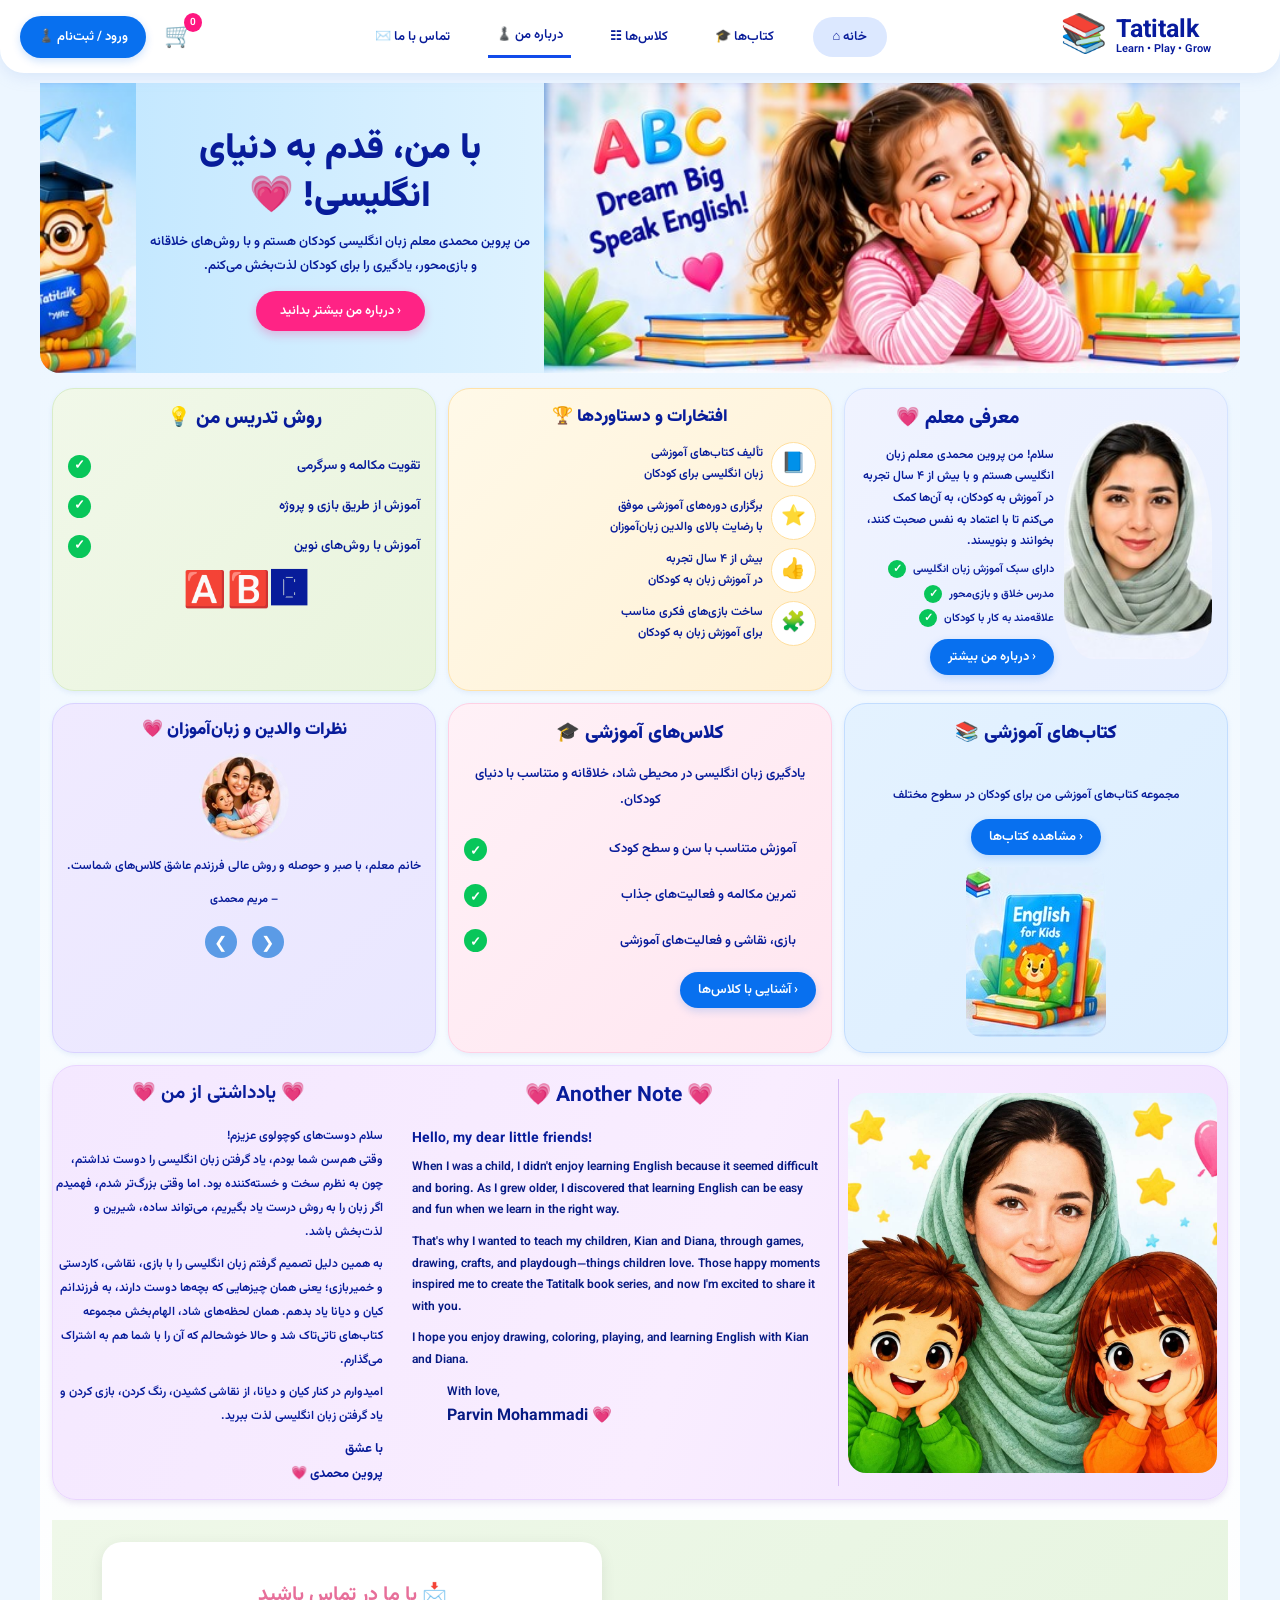
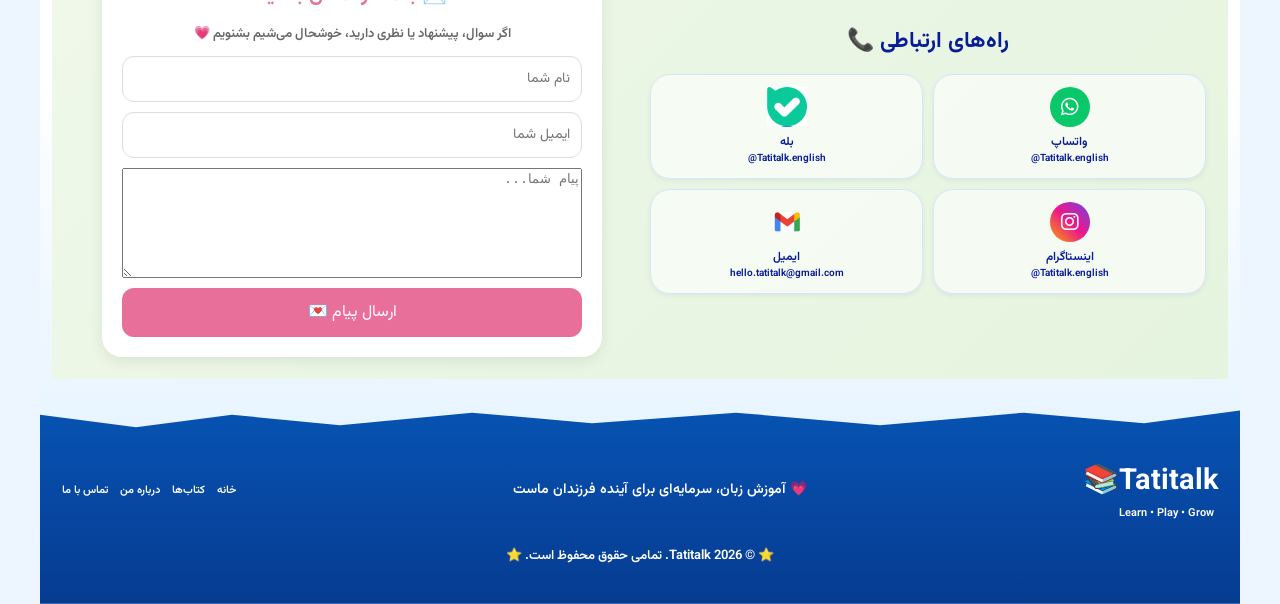
==== commit ffe58475: "add book library and book viewer pages" ====
--- a/index.html
+++ b/index.html
@@ -1,162 +1,448 @@
 <!doctype html>
+
 <html lang="fa" dir="rtl">
 <head>
   <meta charset="utf-8">
   <meta name="viewport" content="width=device-width, initial-scale=1">
   <meta name="robots" content="noindex,nofollow">
-  <meta name="theme-color" content="#eaf4ff">
-  <title>Tatitalk | Learn • Play • Grow</title>
-  <link rel="stylesheet" href="https://cdnjs.cloudflare.com/ajax/libs/font-awesome/6.7.2/css/all.min.css">
+  <meta name="theme-color" content="#eaf4ff">  <title>Tatitalk | Learn • Play • Grow</title>  <link rel="stylesheet" href="https://cdnjs.cloudflare.com/ajax/libs/font-awesome/6.7.2/css/all.min.css">
   <link rel="stylesheet" href="css/style.css">
-</head>
-<body>
-<div class="site-shell">
-  <header class="topbar">
-    <a class="brand" href="#home" aria-label="Tatitalk خانه">
-      <span class="brand-book">📚</span>
-      <span class="brand-name"><b>Tatitalk</b><small>Learn • Play • Grow</small></span>
+</head><body><div class="site-shell">
+    <!-- هدر --> 
+      <header class="topbar"><a class="brand" href="#home" aria-label="Tatitalk خانه">
+  <span class="brand-book">📚</span>
+  <span class="brand-name">
+    <b>Tatitalk</b>
+    <small>Learn • Play • Grow</small>
+  </span>
+</a>
+
+<nav class="nav">
+  <a class="home-link" href="#home">خانه ⌂</a>
+  <a href="books.html">کتاب‌ها 🎓</a>
+  <a href="#classes">کلاس‌ها ☷</a>
+  <a class="active" href="#about">درباره من ♟️</a>
+  <a href="#contact">تماس با ما ✉️</a>
+</nav>
+
+<div class="actions">
+  <a class="cart" href="#books">🛒<i>0</i></a>
+  <a class="login" href="#contact">ورود / ثبت‌نام ♟️</a>
+</div>
+
+  </header> 
+   <!-- محتوای اصلی --> 
+     <main id="home">
+      <!-- بخش معرفی اولیه -->
+<section class="hero">
+
+  <div class="hero-art">
+    <img src="assets/images/hero-left.jpg"
+         alt="تصویر کودکانه آموزش زبان انگلیسی">
+  </div>
+
+  <div class="hero-copy">
+
+    <h1 id="hero-title">
+      با من، قدم به دنیای<br>
+      انگلیسی! <span>💗</span>
+    </h1>
+
+    <p>
+      من پروین محمدی معلم زبان انگلیسی کودکان هستم و با روش‌های خلاقانه
+      و بازی‌محور، یادگیری را برای کودکان لذت‌بخش می‌کنم.
+    </p>
+
+    <a class="pink-button" href="#about">
+      ‹ درباره من بیشتر بدانید
     </a>
-    <nav class="nav">
-    <a class="home-link" href="#home">خانه ⌂</a>
-    <a href="#books">کتاب‌ها 🎓</a>
-    <a href="#classes">کلاس‌ها ☷</a>
-    <a class="active" href="#about">درباره من ♟️</a>
-    <a href="#contact">تماس با ما ✉️</a>
-</nav>
-    <div class="actions"><a class="cart" href="#books">🛒<i>0</i></a><a class="login" href="#contact">ورود / ثبت‌نام ♟</a></div>
-  </header>
-
-  <main id="home">
-    <section class="hero">
-      <div class="hero-art"><img src="assets/images/hero-left.jpg" alt="تصویر کودکانه آموزش زبان انگلیسی"></div>
-      <div class="hero-copy">
-        <h1 id="hero-title">با من، قدم به دنیای<br>انگلیسی! <span>💗</span></h1>
-        <p>من پروین محمدی معلم زبان انگلیسی کودکان هستم و با روش‌های خلاقانه<br>و بازی‌محور، یادگیری را برای کودکان لذت‌بخش می‌کنم.</p>
-        <a class="pink-button" href="#about">‹ درباره من بیشتر بدانید</a>
-      </div>
-      <div class="owl-art"><img src="assets/images/hero-owl.jpg" alt="جغد کتاب‌به‌دست تاتی‌تاک"></div>
-    </section>
-
-    <section class="feature-grid" id="about">
-      <article class="card teacher-card">
-        <div class="teacher-photo"><img src="assets/images/teacher.jpg" alt="پروین محمدی"></div>
-        <div class="card-content">
-          <h2>معرفی معلم 💗</h2>
-          <p>سلام! من پروین محمدی معلم زبان انگلیسی هستم و با بیش از ۴ سال تجربه در آموزش به کودکان، به آن‌ها کمک می‌کنم تا با اعتماد به نفس صحبت کنند، بخوانند و بنویسند.</p>
-          <ul class="checks"><li>دارای سبک آموزش زبان انگلیسی</li><li>مدرس خلاق و بازی‌محور</li><li>علاقه‌مند به کار با کودکان</li></ul>
-          <a class="blue-button" href="#story">‹ درباره من بیشتر</a>
-        </div>
-      </article>
-
-      <article class="card achievement-card">
-        <h2>افتخارات و دستاوردها 🏆</h2>
-        <div class="achievement"><span class="round-icon">📘</span><p>تألیف کتاب‌های آموزشی<br>زبان انگلیسی برای کودکان</p></div>
-        <div class="achievement"><span class="round-icon">⭐</span><p>برگزاری دوره‌های آموزشی موفق<br>با رضایت بالای والدین زبان‌آموزان</p></div>
-        <div class="achievement"><span class="round-icon">👍</span><p>بیش از ۴ سال تجربه<br>در آموزش زبان به کودکان</p></div>
-        <div class="achievement"><span class="round-icon">🧩</span><p>ساخت بازی‌های فکری مناسب<br>برای آموزش زبان به کودکان</p></div>
-      </article>
-
-      <article class="card method-card" id="classes">
-        <h2>روش تدریس من 💡</h2>
-        <ul class="method-list">
-          <li>تقویت مکالمه و سرگرمی</li>
-          <li>آموزش از طریق بازی و پروژه</li>
-          <li>آموزش با روش‌های نوین</li>
-        </ul>
-        <div class="abc">🅰️<span>🅱️</span><b>🅲</b></div>
-      </article>
-
-      <article class="card review-card">
-        <h2>نظرات والدین و زبان‌آموزان 💗</h2>
-        <div class="review-body"><img src="assets/images/testimonial.jpg" alt="تصویر خانواده"><div><p id="reviewText">خانم معلم، با صبر و حوصله و روش عالی فرزندم عاشق کلاس‌های شماست.</p><b id="reviewAuthor">– مریم محمدی</b></div></div>
-        <div class="review-controls"><button id="prevReview" aria-label="نظر قبلی">←</button><span class="dots">● ● ● ●</span><button id="nextReview" aria-label="نظر بعدی">→</button></div>
-      </article>
-
-      <article class="card books-card" id="books">
-        <div class="book-copy"><h2>کتاب‌های آموزشی 📚</h2><p>مجموعه کتاب‌های آموزشی من برای کودکان در سطوح مختلف</p><a class="blue-button" href="#contact">‹ مشاهده کتاب‌ها</a></div>
-        <img src="assets/images/books.jpg" alt="کتاب‌های آموزشی تاتی‌تاک">
-      </article>
-
-      <article class="card contact-card">
-        <h2>راه‌های ارتباطی 📞</h2>
-        <div class="social-grid">
-          <a href="https://wa.me/" target="_blank">
-    <span class="social whatsapp"><i class="fa-brands fa-whatsapp"></i></span>
-    واتساپ<small>@Tatitalk.english</small>
-</a>
-<a href="https://ble.ir/" target="_blank">
-    <span class="social bale">
-        <img src="assets/images/bale.png" alt="بله">
-    </span>
-    بله
-    <small>@Tatitalk.english</small>
-</a>
-
-<a href="https://instagram.com/Tatitalk.english" target="_blank">
-    <span class="social instagram"><i class="fa-brands fa-instagram"></i></span>
-    اینستاگرام<small>@Tatitalk.english</small>
-</a>
-<a href="mailto:hello.tatitalk@gmail.com">
-    <span class="social email">
-        <img src="assets/images/gmail.png" alt="Gmail" class="gmail-icon">
-    </span>
-    ایمیل<small>hello.tatitalk@gmail.com</small>
-</a>        </div>
-      </article>
-    </section>
-
-    <section class="story-card reveal" id="story">
-      <div class="story-illustration"><img src="assets/images/parvin-note.png" alt="تصویر پروین، کیان و دیانا"></div>
-      <div class="story-english">
-        <h2>💗 Another Note 💗</h2>
-        <h3>Hello, my dear little friends!</h3>
-        <p>When I was a child, I didn't enjoy learning English because it seemed difficult and boring. As I grew older, I discovered that learning English can be easy and fun when we learn in the right way.</p>
-        <p>That's why I wanted to teach my children, Kian and Diana, through games, drawing, crafts, and playdough—things children love. Those happy moments inspired me to create the Tatitalk book series, and now I'm excited to share it with you.</p>
-        <p>I hope you enjoy drawing, coloring, playing, and learning English with Kian and Diana.</p>
-        <p class="signature">With love,<br><b>Parvin Mohammadi 💗</b></p>
-      </div>
-      <div class="story-persian">
-        <h2>💗 یادداشتی از من 💗</h2>
-        <p>سلام دوست‌های کوچولوی عزیزم!<br>وقتی هم‌سن شما بودم، یاد گرفتن زبان انگلیسی را دوست نداشتم، چون به نظرم سخت و خسته‌کننده بود. اما وقتی بزرگ‌تر شدم، فهمیدم اگر زبان را به روش درست یاد بگیریم، می‌تواند ساده، شیرین و لذت‌بخش باشد.</p>
-        <p>به همین دلیل تصمیم گرفتم زبان انگلیسی را با بازی، نقاشی، کاردستی و خمیربازی؛ یعنی همان چیزهایی که بچه‌ها دوست دارند، به فرزندانم کیان و دیانا یاد بدهم. همان لحظه‌های شاد، الهام‌بخش مجموعه کتاب‌های تاتی‌تاک شد و حالا خوشحالم که آن را با شما هم به اشتراک می‌گذارم.</p>
-        <p>امیدوارم در کنار کیان و دیانا، از نقاشی کشیدن، رنگ کردن، بازی کردن و یاد گرفتن زبان انگلیسی لذت ببرید.</p>
-        <b>با عشق<br>پروین محمدی 💗</b>
-      </div>
-    </section>
-    <section class="contact-form-section" id="contact-form">
+
+  </div>
+
+  <div class="owl-art">
+    <img src="assets/images/hero-owl.jpg"
+         alt="جغد کتاب‌به‌دست تاتی‌تاک">
+  </div>
+
+</section>
+
+
+<!-- معرفی معلم، افتخارات و روش تدریس -->
+<section class="feature-grid" id="about">
+
+
+  <!-- معرفی معلم -->
+  <article class="card teacher-card reveal">
+
+    <div class="teacher-photo">
+      <img src="assets/images/teacher.jpg"
+           alt="پروین محمدی">
+    </div>
+
+    <div class="card-content">
+
+      <h2>معرفی معلم 💗</h2>
+
+      <p>
+        سلام! من پروین محمدی معلم زبان انگلیسی هستم و با بیش از ۴ سال
+        تجربه در آموزش به کودکان، به آن‌ها کمک می‌کنم تا با اعتماد
+        به نفس صحبت کنند، بخوانند و بنویسند.
+      </p>
+
+      <ul class="checks">
+        <li>دارای سبک آموزش زبان انگلیسی</li>
+        <li>مدرس خلاق و بازی‌محور</li>
+        <li>علاقه‌مند به کار با کودکان</li>
+      </ul>
+
+      <a class="blue-button" href="#story">
+        ‹ درباره من بیشتر
+      </a>
+
+    </div>
+
+  </article>
+
+
+  <!-- افتخارات -->
+  <article class="card achievement-card reveal">
+
+    <h2>افتخارات و دستاوردها 🏆</h2>
+
+    <div class="achievement">
+      <span class="round-icon">📘</span>
+      <p>
+        تألیف کتاب‌های آموزشی<br>
+        زبان انگلیسی برای کودکان
+      </p>
+    </div>
+
+    <div class="achievement">
+      <span class="round-icon">⭐</span>
+      <p>
+        برگزاری دوره‌های آموزشی موفق<br>
+        با رضایت بالای والدین زبان‌آموزان
+      </p>
+    </div>
+
+    <div class="achievement">
+      <span class="round-icon">👍</span>
+      <p>
+        بیش از ۴ سال تجربه<br>
+        در آموزش زبان به کودکان
+      </p>
+    </div>
+
+    <div class="achievement">
+      <span class="round-icon">🧩</span>
+      <p>
+        ساخت بازی‌های فکری مناسب<br>
+        برای آموزش زبان به کودکان
+      </p>
+    </div>
+
+  </article>
+
+
+  <!-- روش تدریس -->
+  <article class="card method-card reveal" id="method">
+
+    <h2>روش تدریس من 💡</h2>
+
+    <ul class="method-list">
+      <li>تقویت مکالمه و سرگرمی</li>
+      <li>آموزش از طریق بازی و پروژه</li>
+      <li>آموزش با روش‌های نوین</li>
+    </ul>
+
+    <div class="abc">
+      🅰️<span>🅱️</span><b>🅲</b>
+    </div>
+
+  </article>
+
+</section>
+
+
+<!-- کتاب ها و کلاس ها -->
+<section class="feature-grid">
+
+
+  <!-- کتاب های آموزشی -->
+  <article class="card books-card reveal" id="books">
+    <h2>کتاب‌های آموزشی 📚</h2>
+
+
+    <div class="book-copy">
+
+
+      <p>
+        مجموعه کتاب‌های آموزشی من برای کودکان در سطوح مختلف
+      </p>
+
+      <a class="blue-button" href="books.html">
+        ‹ مشاهده کتاب‌ها
+      </a>
+
+    </div>
+
+    <img src="assets/images/books.jpg"
+         alt="کتاب‌های آموزشی تاتی‌تاک">
+
+  </article>
+
+
+  <!-- کلاس ها -->
+  <article class="card classes-card reveal" id="classes">
+
+    <div class="classes-content">
+
+      <h2>کلاس‌های آموزشی 🎓</h2>
+
+      <p>
+        یادگیری زبان انگلیسی در محیطی شاد، خلاقانه و متناسب با دنیای
+        کودکان.
+      </p>
+
+      <ul class="method-list">
+        <li>آموزش متناسب با سن و سطح کودک</li>
+        <li>تمرین مکالمه و فعالیت‌های جذاب</li>
+        <li>بازی، نقاشی و فعالیت‌های آموزشی</li>
+      </ul>
+
+      <a class="blue-button" href="#contact">
+        ‹ آشنایی با کلاس‌ها
+      </a>
+
+    </div>
+
+  </article>
+
+<!-- نظرات والدین و زبان آموزان -->
+ <section class="card review-card reveal" id="testimonials"><h2>نظرات والدین و زبان‌آموزان 💗</h2>
+
+<div class="review-body">
+
+    <img src="assets/images/testimonial.jpg" alt="تصویر خانواده">
+
+    <div class="review-content">
+        <p id="reviewText">
+            خانم معلم، با صبر و حوصله و روش عالی فرزندم عاشق کلاس‌های شماست.
+        </p>
+
+        <b id="reviewAuthor">– مریم محمدی</b>
+    </div>
+
+</div>
+
+<div class="review-controls">
+    <button id="prevReview" aria-label="نظر قبلی">❮</button>
+    <button id="nextReview" aria-label="نظر بعدی">❯</button>
+</div>
+
+</section>
+</section>
+
+
+
+<!-- یادداشتی از من -->
+<section class="story-card reveal" id="story">
+
+  <div class="story-illustration">
+    <img src="assets/images/parvin-note.png"
+         alt="تصویر پروین، کیان و دیانا">
+  </div>
+
+
+  <div class="story-english">
+
+    <h2>💗 Another Note 💗</h2>
+
+    <h3>Hello, my dear little friends!</h3>
+
+    <p>
+      When I was a child, I didn't enjoy learning English because it seemed
+      difficult and boring. As I grew older, I discovered that learning
+      English can be easy and fun when we learn in the right way.
+    </p>
+
+    <p>
+      That's why I wanted to teach my children, Kian and Diana, through
+      games, drawing, crafts, and playdough—things children love. Those
+      happy moments inspired me to create the Tatitalk book series,
+      and now I'm excited to share it with you.
+    </p>
+
+    <p>
+      I hope you enjoy drawing, coloring, playing, and learning English
+      with Kian and Diana.
+    </p>
+
+    <p class="signature">
+      With love,<br>
+      <b>Parvin Mohammadi 💗</b>
+    </p>
+
+  </div>
+
+
+  <div class="story-persian">
+
+    <h2>💗 یادداشتی از من 💗</h2>
+
+    <p>
+      سلام دوست‌های کوچولوی عزیزم!<br>
+      وقتی هم‌سن شما بودم، یاد گرفتن زبان انگلیسی را دوست نداشتم،
+      چون به نظرم سخت و خسته‌کننده بود. اما وقتی بزرگ‌تر شدم،
+      فهمیدم اگر زبان را به روش درست یاد بگیریم، می‌تواند ساده،
+      شیرین و لذت‌بخش باشد.
+    </p>
+
+    <p>
+      به همین دلیل تصمیم گرفتم زبان انگلیسی را با بازی، نقاشی،
+      کاردستی و خمیربازی؛ یعنی همان چیزهایی که بچه‌ها دوست دارند،
+      به فرزندانم کیان و دیانا یاد بدهم. همان لحظه‌های شاد،
+      الهام‌بخش مجموعه کتاب‌های تاتی‌تاک شد و حالا خوشحالم
+      که آن را با شما هم به اشتراک می‌گذارم.
+    </p>
+
+    <p>
+      امیدوارم در کنار کیان و دیانا، از نقاشی کشیدن، رنگ کردن،
+      بازی کردن و یاد گرفتن زبان انگلیسی لذت ببرید.
+    </p>
+
+    <b>
+      با عشق<br>
+      پروین محمدی 💗
+    </b>
+
+  </div>
+
+</section>
+
+
+<!-- تماس با ما -->
+<section class="contact-card contact-layout reveal" id="contact">
+
+  <div class="contact-info">
+
+    <h2>راه‌های ارتباطی 📞</h2>
+
+    <div class="social-grid">
+
+      <a href="https://wa.me/" target="_blank">
+
+        <span class="social whatsapp">
+          <i class="fa-brands fa-whatsapp"></i>
+        </span>
+
+        واتساپ
+        <small>@Tatitalk.english</small>
+
+      </a>
+
+
+      <a href="https://ble.ir/" target="_blank">
+
+        <span class="social bale">
+          <img src="assets/images/bale.png" alt="بله">
+        </span>
+
+        بله
+        <small>@Tatitalk.english</small>
+
+      </a>
+
+
+      <a href="https://instagram.com/Tatitalk.english"
+         target="_blank">
+
+        <span class="social instagram">
+          <i class="fa-brands fa-instagram"></i>
+        </span>
+
+        اینستاگرام
+        <small>@Tatitalk.english</small>
+
+      </a>
+
+
+      <a href="mailto:hello.tatitalk@gmail.com">
+
+        <span class="social email">
+          <img src="assets/images/gmail.png"
+               alt="Gmail"
+               class="gmail-icon">
+        </span>
+
+        ایمیل
+        <small>hello.tatitalk@gmail.com</small>
+
+      </a>
+
+    </div>
+
+  </div>
+
+
+  <!-- فرم تماس -->
+  <div class="contact-form-section" id="contact-form">
+
     <h2>📩 با ما در تماس باشید</h2>
-    <p>اگر سوال، پیشنهاد یا نظری دارید، خوشحال می‌شیم بشنویم 💗</p>
+
+    <p>
+      اگر سوال، پیشنهاد یا نظری دارید، خوشحال می‌شیم بشنویم 💗
+    </p>
 
     <form class="contact-form">
-        <input type="text" placeholder="نام شما" required>
-        <input type="email" placeholder="ایمیل شما" required>
-        <textarea placeholder="پیام شما..." rows="3" required></textarea>
-        <button type="submit">ارسال پیام 💌</button>
+
+      <input type="text"
+             placeholder="نام شما"
+             required>
+
+      <input type="email"
+             placeholder="ایمیل شما"
+             required>
+
+      <textarea placeholder="پیام شما..."
+                rows="3"
+                required></textarea>
+
+      <button type="submit">
+        ارسال پیام 💌
+      </button>
+
     </form>
-</section>
-
-    <section class="contact-strip" id="contact">
-      <h2>💗 با ما در ارتباط باشید...</h2>
-      <a href="https://wa.me/">
-    <i class="fa-brands fa-whatsapp"></i> @Tatitalk.english
-</a>
-<a href="https://ble.ir/" target="_blank">
-    <i class="fa-solid fa-check"></i>
-    @Tatitalk.english
-</a>
-
-<a href="https://instagram.com/Tatitalk.english">
-    <i class="fa-brands fa-instagram"></i> @Tatitalk.english
-</a>
-      <a href="mailto:hello.tatitalk@gmail.com">✉ hello.tatitalk@gmail.com</a>
-    </section>
-  </main>
-
-  <footer class="footer">
-    <div class="footer-top"><div class="footer-brand">📚 <b>Tatitalk</b><small>Learn • Play • Grow</small></div><p>💗 آموزش زبان، سرمایه‌ای برای آینده فرزندان ماست</p><nav><a href="#home">خانه</a><a href="#books">کتاب‌ها</a><a href="#about">درباره من</a><a href="#contact">تماس با ما</a></nav></div>
-    <p class="copyright">⭐ © 2026 Tatitalk. تمامی حقوق محفوظ است. ⭐</p>
-  </footer>
+
+  </div>
+
+</section>
+
+  </main> 
+   <!-- فوتر --> 
+     <footer class="footer"><div class="footer-top">
+
+  <div class="footer-brand">
+    📚 <b>Tatitalk</b>
+    <small>Learn • Play • Grow</small>
+  </div>
+
+  <p>
+    💗 آموزش زبان، سرمایه‌ای برای آینده فرزندان ماست
+  </p>
+
+  <nav>
+    <a href="#home">خانه</a>
+    <a href="#books">کتاب‌ها</a>
+    <a href="#about">درباره من</a>
+    <a href="#contact">تماس با ما</a>
+  </nav>
+
 </div>
-<script src="js/main.js"></script>
-</body>
+
+<p class="copyright">
+  ⭐ ©️ 2026 Tatitalk. تمامی حقوق محفوظ است. ⭐
+</p>
+
+  </footer></div><script src="js/main.js"></script></body>
 </html>
--- a/css/style.css
+++ b/css/style.css
@@ -1,21 +1,15 @@
 @import url('https://fonts.googleapis.com/css2?family=Vazirmatn:wght@400;500;600;700;800;900&display=swap');
 
-
-/* ==============================
-   متغیرهای اصلی
-============================== */
+/* =========================
+   تنظیمات اصلی
+========================= */
 
 :root {
-    --blue: #0645d8;
+    --blue: #0870ef;
     --navy: #081c9a;
     --pink: #ff1680;
-    --line: #c9dcff;
-}
-
-
-/* ==============================
-   تنظیمات عمومی
-============================== */
+    --line: #d5e3ff;
+}
 
 * {
     box-sizing: border-box;
@@ -32,6 +26,7 @@
     color: var(--navy);
     font-family: Vazirmatn, Tahoma, sans-serif;
     font-weight: 600;
+    overflow-x: hidden;
 }
 
 .site-shell {
@@ -50,26 +45,28 @@
     max-width: 100%;
 }
 
-
-/* ==============================
-   نوار بالای سایت
-============================== */
+/* =========================
+   هدر
+========================= */
 
 .topbar {
-    height: 68px;
+    min-height: 68px;
     border-radius: 0 0 24px 24px;
     background: #fff;
     box-shadow: 0 3px 15px #9bb9e744;
+
     display: flex;
     align-items: center;
     justify-content: space-between;
+
     padding: 7px 20px;
     gap: 14px;
+
     position: fixed;
     top: 0;
     left: 0;
     right: 0;
-    z-index: 2;
+    z-index: 100;
 }
 
 .brand {
@@ -110,6 +107,11 @@
 
 .nav a {
     padding: 10px 8px;
+    transition: 0.3s;
+}
+
+.nav a:hover {
+    color: var(--pink);
 }
 
 .nav .active {
@@ -154,21 +156,31 @@
     padding: 11px 18px;
     box-shadow: 0 3px 8px #0870ef33;
     font-size: 13px;
-}
-
-
-/* ==============================
-   بخش اصلی معرفی سایت
-============================== */
+    transition: 0.3s;
+}
+
+.login:hover,
+.blue-button:hover {
+    background: #0645d8;
+    transform: translateY(-2px);
+}
+
+/* =========================
+   بخش معرفی اصلی
+========================= */
 
 .hero {
-    height: 242px;
-    margin: 0 -12px 12px;
+    min-height: 242px;
+    margin: 0 -12px 15px;
+
     display: grid;
     grid-template-columns: 58% 34% 8%;
+
     overflow: hidden;
     border-radius: 0 0 20px 20px;
+
     background: linear-gradient(90deg, #bfe6ff, #eff9ff 65%, #c9e7ff);
+
     position: relative;
 }
 
@@ -187,6 +199,7 @@
     align-self: center;
     text-align: center;
     z-index: 1;
+    padding: 10px;
 }
 
 .hero-copy h1 {
@@ -214,6 +227,12 @@
     border-radius: 30px;
     font-size: 13px;
     box-shadow: 0 4px 10px #ff238544;
+    transition: 0.3s;
+}
+
+.pink-button:hover {
+    transform: translateY(-2px);
+    background: #e90b70;
 }
 
 .owl-art {
@@ -227,52 +246,62 @@
     object-position: right center;
 }
 
-
-/* ==============================
-   کارت‌های اصلی
-============================== */
+/* =========================
+   ساختار کارت‌ها
+========================= */
 
 .feature-grid {
     display: grid;
     grid-template-columns: repeat(3, minmax(0, 1fr));
-    gap: 11px;
+    gap: 12px;
+    margin-bottom: 12px;
 }
 
 .card {
+
     border: 1px solid #d5e3ff;
     border-radius: 22px;
     box-shadow: 0 2px 5px #9ab9e633;
+
     min-width: 0;
     overflow: hidden;
+
     padding: 15px;
     background: #f0f3ff;
+
+    transition: transform 0.3s ease, box-shadow 0.3s ease;
+}
+
+.card:hover {
+    box-shadow: 0 7px 20px rgba(40, 80, 150, 0.12);
 }
 
 .card h2 {
     font-size: 19px;
-    text-alig
-
-n: center;
+    text-align: center;
     margin: 0 0 12px;
     font-weight: 900;
 }
 
-
-/* ==============================
-   کارت معرفی مدرس
-============================== */
+/* =========================
+   معرفی مدرس
+========================= */
 
 .teacher-card {
-    height: 253px;
+    min-height: 253px;
+
     display: flex;
     align-items: center;
     gap: 10px;
+
     background: linear-gradient(135deg, #f0f3ff, #e7efff);
 }
 
 .teacher-photo {
     width: 42%;
     height: 100%;
+    min-height: 220px;
+
     display: flex;
     align-items: center;
 }
@@ -282,17 +311,19 @@
     height: 88%;
     object-fit: cover;
     object-position: center top;
+
     border-radius: 45% 45% 20% 20%;
-    transition: transform 0.8s ease;
+    transition: transform 0.5s ease;
 }
 
 .teacher-photo img:hover {
-    transform: scale(1.06);
+    transform: scale(1.04);
 }
 
 .card-content {
     flex: 1;
     text-align: right;
+    min-width: 0;
 }
 
 .card-content h2 {
@@ -301,7 +332,7 @@
 
 .card-content p {
     font-size: 12px;
-    line-height: 1.4;
+    line-height: 1.8;
     margin: 0 0 7px;
 }
 
@@ -313,16 +344,25 @@
     line-height: 1.9;
 }
 
+.checks li {
+    margin-bottom: 4px;
+}
+
 .checks li:after {
     content: '✓';
+
     display: inline-grid;
     place-items: center;
+
     margin-right: 7px;
+
     width: 18px;
     height: 18px;
+
     background: #08c65a;
     color: #fff;
     border-radius: 50%;
+
     font-weight: 900;
 }
 
@@ -331,13 +371,12 @@
     padding: 8px 18px;
 }
 
-
-/* ==============================
-   کارت دستاوردها
-============================== */
+/* =========================
+   دستاوردها
+========================= */
 
 .achievement-card {
-    height: 253px;
+    min-height: 253px;
     background: linear-gradient(135deg, #fff9e8, #fff1d6);
     border-color: #ffe2a9;
 }
@@ -351,13 +390,13 @@
     align-items: center;
     justify-content: space-between;
     gap: 8px;
-    margin: 1px 0;
+    margin: 8px 0;
 }
 
 .achievement p {
     font-size: 12px;
     text-align: right;
-    line-height: 1.6;
+    line-height: 1.8;
     margin: 0;
     flex: 1;
 }
@@ -365,22 +404,24 @@
 .round-icon {
     display: grid;
     place-items: center;
+
     background: #fff;
     border: 1px solid #ffdf9e;
     border-radius: 50%;
+
     width: 45px;
     height: 45px;
+
     font-size: 20px;
     flex: none;
 }
 
-
-/* ==============================
-   کارت روش آموزش
-============================== */
+/* =========================
+   روش آموزش
+========================= */
 
 .method-card {
-    height: 253px;
+    min-height: 253px;
     background: linear-gradient(135deg, #f1f8e9, #e9f4dd);
     border-color: #d9edc8;
 }
@@ -394,6 +435,7 @@
 .method-list li {
     font-size: 13px;
     margin: 17px 0;
+
     display: flex;
     justify-content: space-between;
     align-items: center;
@@ -401,13 +443,17 @@
 
 .method-list li:after {
     content: '✓';
+
     background: #08c65a;
     color: #fff;
+
     border-radius: 50%;
     width: 23px;
     height: 23px;
+
     display: grid;
     place-items: center;
+
     font-weight: 900;
 }
 
@@ -418,175 +464,152 @@
     line-height: 1;
 }
 
-
-/* ==============================
-   کارت نظرات
-============================== */
-
-.review-card {
-    height: 177px;
-    background: linear-gradient(135deg, #f0eaff, #e9e7ff);
-    border-color: #d9d2ff;
-    padding: 11px;
-}
-
-.review-card h2,
-.books-card h2,
-.contact-card h2 {
-    font-size: 17px;
-    margin-bottom: 8px;
-}
-
-.review-body {
-    display: flex;
-    gap: 10px;
-    align-items: center;
-}
-
-.review-body img {
-    width: 35%;
-    height: 103px;
-    object-fit: cover;
-    border-radius: 50%;
-}
-
-.review-body p {
-    font-size: 12px;
-    line-height: 1.8;
-    margin: 0 0 8px;
-}
-
-.review-body b {
-    font-size: 11px;
-}
-
-.review-controls {
-    display: flex;
-    justify-content: space-between;
-    align-items: center;
-    margin-top: 2px;
-}
-
-.review-controls button {
-    border: 0;
-    background: none;
-    color: #0645d8;
-    font-size: 23px;
-    font-weight: 900;
-    cursor: pointer;
-}
-
-.dots {
-    color: #2455eb;
-    font-size: 14px;
-    letter-spacing: 2px;
-}
-
-
-/* ==============================
-   کارت کتاب‌ها
-============================== */
+/* =========================
+   کتاب‌ها و کلاس‌ها
+========================= */
 
 .books-card {
-    height: 177px;
+    min-height: 300px;
+
     background: linear-gradient(135deg, #e4f2ff, #dceeff);
     border-color: #c2ddff;
-    display: flex;
-    align-items: center;
-    gap: 5px;
-}
-
+
+    display: flex;
+    flex-direction: column;
+    align-items: center;
+    gap: 12px;
+}
 .book-copy {
     text-align: center;
     flex: 1;
+
+    display: flex;
+    flex-direction: column;
+    align-items: center;
+    height: 100%;
+}
+
+.book-copy .blue-button {
+    margin-top: auto;
 }
 
 .book-copy p {
     font-size: 12px;
-    line-height: 1.8;
-}
-
-.books-card > img {
-    wid
-
-th: 40%;
-    height: 145px;
+    line-height: 1.9;
+}
+
+.books-card>img {
+    width: 40%;
+    height: 170px;
     object-fit: cover;
     border-radius: 15px;
 }
 
-
-/* ==============================
-   کارت ارتباط با مدرس
-============================== */
-
-.contact-card {
-    height: 177px;
-    background: linear-gradient(135deg, #eff8e9, #e5f4df);
-    border-color: #d8edcf;
-}
-
-.social-grid {
-    display: grid;
-    grid-template-columns: repeat(4, 1fr);
-    gap: 5px;
-}
-
-.social-grid a {
-    background: #fff9;
-    border: 1px solid #d5e6fa;
-    border-radius: 20px;
+.classes-card {
+    min-height: 230px;
+    background: linear-gradient(135deg, #fff1f7, #ffe6f0);
+    border-color: #ffd0e4;
+}
+
+.classes-card p {
+    font-size: 13px;
+    line-height: 2;
     text-align: center;
-    padding: 8px 2px;
+}
+
+.classes-card ul {
+    padding-right: 20px;
+    font-size: 12px;
+    line-height: 2.2;
+}
+
+/* =========================
+   نظرات زبان‌آموزان
+========================= */
+
+.testimonials-section {
+    margin-bottom: 12px;
+}
+
+.review-card {
+    min-height: 200px;
+    background: linear-gradient(135deg, #f0eaff, #e9e7ff);
+    border-color: #d9d2ff;
+    padding: 13px;
+}
+
+.review-card h2 {
+    font-size: 17px;
+    margin-bottom: 10px;
+}
+.review-body {
+    display: flex;
+    flex-direction: column;
+    gap: 12px;
+    align-items: center;
+    text-align: center;
+}
+
+.review-body img {
+    width: 90px;
+    height: 90px;
+    object-fit: cover;
+    border-radius: 50%;
+}
+
+.review-body p {
+    font-size: 12px;
+    line-height: 1.9;
+    margin: 0 0 8px;
+    transition: opacity 0.6s ease;
+}
+
+.review-body b {
     font-size: 11px;
-    box-shadow: 0 2px 4px #7e9db522;
-}
-
-.social-grid small {
-    display: block;
-    font-size: 9px;
-    direction: ltr;
-    white-space: nowrap;
-}
-
-.social {
-    display: grid;
-    place-items: center;
-    margin: 0 auto 4px;
-    width: 35px;
-    height: 35px;
+    transition: opacity 0.6s ease;
+}
+.review-controls {
+    display: flex;
+    justify-content: center;
+    gap: 15px;
+    margin-top: 15px;
+}
+
+.review-controls button {
+    width: 32px;
+    height: 32px;
+    border: none;
     border-radius: 50%;
-    background: #1689ef;
+    background: #5b9be6;
     color: white;
-    font-size: 20px;
-}
-
-.whatsapp {
-    background: #08c86a;
-}
-
-.instagram {
-    background: linear-gradient(45deg, #f9a500, #ed168c, #7443df);
-}
-
-.email {
-    background: transparent;
-}
-
-
-/* ==============================
-   بخش یادداشتی از پروین
-============================== */
+    cursor: pointer;
+    font-size: 16px;
+    transition: 0.3s;
+}
+
+.review-controls button:hover {
+    background: #3478c8;
+    transform: scale(1.1);
+}
+
+/* =========================
+   یادداشتی از من
+========================= */
 
 .story-card {
     margin: 12px 0 20px;
     min-height: 400px;
+
     border-radius: 24px;
     border: 1px solid #ead5ff;
+
     background: linear-gradient(110deg, #f4e8ff, #f9edff 55%, #f0e2ff);
+
     box-shadow: 0 3px 6px #9f83c533;
+
     display: grid;
     grid-template-columns: 32% 38% 30%;
+
     overflow: hidden;
     padding: 13px 10px;
     gap: 9px;
@@ -595,7 +618,7 @@
 .story-illustration {
     align-self: stretch;
     display: flex;
-    align-items: end;
+    align-items: center;
 }
 
 .story-illustration img {
@@ -628,7 +651,7 @@
 
 .story-english p {
     font-size: 12px;
-    line-height: 1.55;
+    line-height: 1.8;
     margin: 0 0 10px;
     font-weight: 600;
     color: #071b83;
@@ -653,72 +676,226 @@
 
 .story-persian p {
     font-size: 12px;
-    line-height: 1.95;
+    line-height: 2;
     margin: 0 0 8px;
 }
 
-.story-persian > b {
+.story-persian>b {
     font-size: 13px;
 }
 
-
-/* ==============================
-   نوار ارتباطی پایین صفحه
-============================== */
-
-.contact-strip {
-    min-height: 66px;
-    border: 1px solid #a8d5ff;
-    border-radius: 40px;
-    background: linear-gradient(90deg, #d9efff, #eaf5ff);
-    display: flex;
-    align-items: center;
-    justify-content: space-around;
+/* =========================
+   بخش ارتباط با ما
+========================= */
+
+.contact-layout {
+    display: grid;
+    grid-template-columns: 1fr 1fr;
+    gap: 20px;
+
+    align-items: center;
+
+    padding: 22px;
+
+    background: linear-gradient(135deg, #eff8e9, #e5f4df);
+    border-color: #d8edcf;
+
+    margin-bottom: 15px;
+}
+
+.contact-info {
+    text-align: center;
+}
+
+.contact-info h2 {
+    font-size: 22px;
+    margin-bottom: 15px;
+}
+
+.contact-info p {
+    font-size: 13px;
+    line-height: 2;
+}
+
+.social-grid {
+    display: grid;
+    grid-template-columns: repeat(2, minmax(0, 1fr));
     gap: 10px;
-    padding: 10px 16px;
-    margin-bottom: 0;
-    box-shadow: 0 3px 7px #9dc9ed55;
-}
-
-.contact-strip h2 {
-    font-size: 16px;
-    margin: 0;
-    white-space: nowrap;
-}
-
-.contact-strip a {
-    font-size: 11px;
+}
+
+.social-grid a {
+    background: #fff9;
+    border: 1px solid #d5e6fa;
+    border-radius: 20px;
+
+    text-align: center;
+    padding: 12px 5px;
+
+    font-size: 12px;
+    box-shadow: 0 2px 4px #7e9db522;
+
+    transition: 0.3s;
+}
+
+.social-grid a:hover {
+    transform: translateY(-3px);
+    background: #fff;
+}
+
+.social-grid small {
+    display: block;
+    font-size: 10px;
     direction: ltr;
     white-space: nowrap;
 }
 
-
-/* ==============================
+.social {
+    display: grid;
+    place-items: center;
+
+    margin: 0 auto 6px;
+
+    width: 40px;
+    height: 40px;
+
+    border-radius: 50%;
+    background: #1689ef;
+    color: white;
+
+    font-size: 20px;
+}
+
+.whatsapp {
+    background: #08c86a;
+}
+
+.instagram {
+    background: linear-gradient(45deg, #f9a500, #ed168c, #7443df);
+}
+
+.email {
+    background: transparent;
+}
+
+.bale-icon {
+    width: 24px;
+    height: 24px;
+    object-fit: contain;
+    vertical-align: middle;
+}
+
+.gmail-icon {
+    width: 28px;
+    height: 28px;
+    object-fit: contain;
+    display: block;
+}
+
+/* =========================
+   فرم تماس
+========================= */
+
+.contact-form-section {
+    width: 100%;
+    max-width: 500px;
+
+    margin: 0 auto;
+    padding: 20px;
+
+    background: #ffffff;
+    border-radius: 20px;
+
+    box-shadow: 0 4px 15px rgba(0, 0, 0, 0.08);
+
+    text-align: center;
+}
+
+.contact-form-section h2 {
+    color: #e76f9a;
+    margin-bottom: 10px;
+    font-size: 20px;
+}
+
+.contact-form-section p {
+    color: #666;
+    margin-bottom: 12px;
+    font-size: 13px;
+}
+
+.contact-form {
+    display: flex;
+    flex-direction: column;
+    gap: 10px;
+}
+
+.contact-form input,
+.cont act-form textarea {
+    width: 100%;
+
+    padding: 11px;
+
+    border: 1px solid #ddd;
+    border-radius: 12px;
+
+    font-family: inherit;
+    font-size: 14px;
+    direction: rtl;
+}
+
+.contact-form textarea {
+    resize: vertical;
+    min-height: 110px;
+}
+
+.contact-form button {
+    background: #e76f9a;
+    color: white;
+
+    border: none;
+    padding: 12px;
+
+    border-radius: 12px;
+
+    font-family: inherit;
+    font-size: 16px;
+
+    cursor: pointer;
+    transition: 0.3s;
+}
+
+.contact-form button:hover {
+    background: #d65382;
+    transform: translateY(-2px);
+}
+
+/* =========================
    فوتر
-============================== */
+========================= */
 
 .footer {
     margin: 0 -12px;
+
     background: linear-gradient(180deg, #0755b5, #063b91);
     color: #fff;
+
     padding: 65px 22px 24px;
+
     position: relative;
     min-height: 210px;
-    clip-path: polygon(
-        0 10%,
-        8% 16%,
-        16% 10%,
-        25% 15%,
-        36% 9%,
-        46% 14%,
-        58% 9%,
-        70% 15%,
-        82% 9%,
-        92% 14%,
-        100% 8%,
-        100% 100%,
-        0 100%
-    );
+
+    clip-path: polygon(0 10%,
+            8% 16%,
+            16% 10%,
+            25% 15%,
+            36% 9%,
+            46% 14%,
+            58% 9%,
+            70% 15%,
+            82% 9%,
+            92% 14%,
+            100% 8%,
+            100% 100%,
+            0 100%);
 }
 
 .footer-top {
@@ -751,36 +928,71 @@
     font-size: 11px;
 }
 
+.footer nav a:hover {
+    color: #ffd4e9;
+}
+
 .copyright {
     text-align: center;
-    marg
-
-in: 24px 0 0;
+    margin: 24px 0 0;
     font-size: 13px;
 }
 
-
-/* ==============================
-   تنظیمات تبلت و نمایشگر متوسط
-============================== */
+/* =========================
+   افکت‌های عمومی
+========================= */
+
+.reveal {
+    opacity: 0;
+    transform: translateY(30px);
+    transition: opacity 0.8s ease, transform 0.8s ease;
+}
+
+.reveal.show {
+    opacity: 1;
+    transform: translateY(0);
+}
+
+#hero-title {
+    transition: opacity 0.6s ease;
+}
+
+/* =========================
+   تبلت
+========================= */
 
 @media (max-width: 850px) {
+
+    body {
+        padding-top: 105px;
+    }
 
     .topbar {
         height: auto;
         min-height: 65px;
         flex-wrap: wrap;
+        padding: 8px 12px;
     }
 
     .brand {
-        min-width: 150px;
+        min-width: 140px;
+    }
+
+    .brand-book {
+        font-size: 30px;
+    }
+
+    .brand-name b {
+        font-size: 20px;
     }
 
     .nav {
         order: 3;
         width: 100%;
-        overflow: auto;
+        overflow-x: auto;
         justify-content: space-around;
+        gap: 8px;
+        font-size: 11px;
     }
 
     .actions {
@@ -800,12 +1012,26 @@
         grid-template-columns: repeat(2, minmax(0, 1fr));
     }
 
+    .contact-layout {
+        grid-template-columns: 1fr 1fr;
+    }
+
     .story-card {
-        grid-template-columns: 30% 35% 35%;
-    }
-
-    .contact-strip {
-        flex-wrap: wrap;
+        grid-template-columns: 1fr 1fr;
+    }
+
+    .story-illustration {
+        grid-column: 1 / -1;
+        max-height: 220px;
+        justify-content: center;
+    }
+
+    .story-illustration img {
+        width: 220px;
+    }
+
+    .story-english {
+        border-right: 0;
     }
 
     .footer-top {
@@ -813,170 +1039,15 @@
     }
 }
 
-
-/* ==============================
-   تنظیمات موبایل
-============================== */
+/* =========================
+   موبایل
+========================= */
 
 @media (max-width: 560px) {
 
-    .site-shell {
-        padding: 0 7px;
-    }
-
-    .topbar {
-        padding: 8px 10px;
-    }
-
-    .brand-book {
-        font-size: 30px;
-    }
-
-    .brand-name b {
-        font-size: 20px;
-    }
-
-    .login {
-        font-size: 10px;
-        padding: 8px 10px;
-    }
-
-    .nav {
-        gap: 7px;
-        font-size: 11px;
-    }
-
-    .nav a {
-        padding: 7px 4px;
-    }
-
-    .hero {
-        margin: 0 -7px 8px;
-        height: auto;
-        min-height: 260px;
-        grid-template-columns: 1fr 1fr;
-        grid-template-rows: 150px 110px;
-    }
-
-    .hero-art {
-        grid-column: 1;
-        grid-row: 1 / 3;
-    }
-
-    .hero-copy {
-        grid-column: 2;
-        grid-row: 1 / 3;
-        padding: 8px;
-    }
-
-    .hero-copy h1 {
-        font-size: 21px;
-    }
-
-    .hero-copy p {
-        font-size: 10px;
-    }
-
-    .owl-art {
-        display: none;
-    }
-
-    .feature-grid {
-        grid-template-columns: 1fr;
-        gap: 8px;
-    }
-
-    .card,
-    .teacher-card,
-    .achievement-card,
-    .method-card {
-        height: auto;
-        min-height: 210px;
-    }
-
-    .teacher-card {
-        min-height: 230px;
-    }
-
-    .review-card,
-    .books-card,
-    .contact-card {
-        height: auto;
-        min-height: 175px;
-    }
-
-    .story-card {
-        grid-template-columns: 1fr;
-        gap: 12px;
-        padding: 12px;
-    }
-
-    .story-illustration {
-        max-height: 230px;
-        justify-content: center;
-    }
-
-    .story-illustration img {
-        max-width: 260px;
-        height: 220px;
-    }
-
-    .story-english {
-        border-right: 0;
-        border-bottom: 1px solid #d7bdf5;
-        padding: 0 5px 12px;
-    }
-
-    .story-persian {
-        padding: 0 5px;
-    }
-
-    .contact-strip {
-        border-radius: 20px;
-        justify-content: center;
-    }
-
-    .contact-strip h2 {
-        width: 100%;
-        text-align: center;
-    }
-
-    .footer {
-        padding-top: 50px;
-    }
-
-    .footer-top {
-        justify-content: center;
-        text-align: center;
-    }
-
-    .footer nav {
-        width: 100%;
-        justify-content: center;
-    }
-
-    .copyright {
-        font-size: 11px;
-    }
-}
-
-
-/* ==============================
-   جلوگیری از بیرون‌زدگی افقی
-============================== */
-
-html,
-body {
-    max-width: 100%;
-    overflow-x: hidden;
-}
-
-
-/* ==============================
-   تنظیمات تکمیلی موبایل
-============================== */
-
-@media (max-width: 560px) {
+    body {
+        padding-top: 115px;
+    }
 
     .site-shell {
         width: 100%;
@@ -987,6 +1058,7 @@
     .topbar {
         border-radius: 0 0 18px 18px;
         gap: 5px;
+        padding: 8px 10px;
     }
 
     .brand {
@@ -1026,23 +1098,27 @@
 
     .nav a {
         font-size: 10px;
-        flex: 0
-
-0 auto;
-    }
+        padding: 7px 4px;
+        flex: 0 0 au to;
+    }
+
+    /* معرفی اصلی */
 
     .hero {
         margin: 0 -8px 9px;
+
         min-height: 0;
         height: auto;
+
         display: flex;
         flex-direction: column;
+
         border-radius: 0 0 18px 18px;
     }
 
     .hero-copy {
         order: 1;
-        padding: 32px 12px 14px;
+        padding: 28px 12px 14px;
         width: 100%;
     }
 
@@ -1070,6 +1146,8 @@
         display: none;
     }
 
+    /* کارت‌ها */
+
     .feature-grid {
         grid-template-columns: minmax(0, 1fr);
         gap: 9px;
@@ -1085,6 +1163,8 @@
         font-size: 17px;
     }
 
+    /* مدرس */
+
     .teacher-card {
         min-height: 0;
         height: auto;
@@ -1108,6 +1188,8 @@
     .checks {
         font-size: 10px;
     }
+
+    /* دستاوردها و روش */
 
     .achievement-card,
     .method-card {
@@ -1129,9 +1211,22 @@
         font-size: 12px;
     }
 
-    .review-card,
+    /* کتاب و کلاس */
+
     .books-card,
-    .contact-card {
+    .classes-card {
+        height: auto;
+        min-height: 190px;
+    }
+
+    .books-card>img {
+        width: 36%;
+        height: 135px;
+    }
+
+    /* نظرات */
+
+    .review-card {
         height: auto;
         min-height: 0;
     }
@@ -1145,36 +1240,16 @@
         font-size: 11px;
     }
 
-    .books-card {
-        min-height: 170px;
-    }
-
-    .books-card > img {
-        width: 36%;
-        height: 135px;
-    }
-
-    .social-grid {
-        gap: 6px;
-    }
-
-    .social-grid a {
-        min-width: 0;
-        overflow: hidden;
-        font-size: 10px;
-    }
-
-    .social-grid small {
-        font-size: 8px;
-        letter-spacing: -.3px;
-    }
+    /* یادداشت */
 
     .story-card {
         display: flex;
         flex-direction: column;
+
         margin: 10px 0 14px;
         padding: 12px;
         gap: 13px;
+
         border-radius: 19px;
     }
 
@@ -1222,28 +1297,45 @@
         line-height: 2;
     }
 
-    .contact-strip {
-        padding: 14px 10px;
-        gap: 12px;
-        border-radius: 17px;
-    }
-
-    .contact-strip h2 {
-        font-size: 14px;
-    }
-
-    .contact-strip a {
-        width: calc(50% - 8px);
-        text-align: center;
-        font-size: 9px;
-        white-space: normal;
-        overflow-wrap: anywhere;
-    }
+    /* تماس */
+
+    .contact-layout {
+        grid-template-columns: 1fr;
+        gap: 15px;
+        padding: 14px;
+    }
+
+    .contact-info h2 {
+        font-size: 18px;
+    }
+
+    .social-grid {
+        gap: 6px;
+    }
+
+    .social-grid a {
+        min-width: 0;
+        overflow: hidden;
+        font-size: 10px;
+    }
+
+    .social-grid small {
+        font-size: 8px;
+        letter-spacing: -.3px;
+    }
+
+    .contact-form-section {
+        padding: 13px;
+    }
+
+    /* فوتر */
 
     .footer {
         margin: 0 -8px;
+
         clip-path: none;
         border-radius: 35px 35px 0 0;
+
         padding: 34px 14px 20px;
     }
 
@@ -1251,6 +1343,8 @@
         display: flex;
         flex-direction: column;
         gap: 13px;
+        justify-content: center;
+        text-align: center;
     }
 
     .footer-top p {
@@ -1259,6 +1353,8 @@
     }
 
     .footer nav {
+        width: 100%;
+        justify-content: center;
         flex-wrap: wrap;
         font-size: 10px;
     }
@@ -1269,177 +1365,18 @@
     }
 }
 
-
-/* ==============================
-   تنظیمات تبلت
-============================== */
-
-@media (min-width: 561px) and (max-width: 850px) {
-
-    .site-shell {
-        padding: 0 10px;
-    }
-
-    .topbar {
-
-padding: 8px 12px;
-    }
-
-    .brand {
-        min-width: 140px;
-    }
-
-    .nav {
-        gap: 8px;
-        font-size: 11px;
-    }
-
-    .hero {
-        height: 215px;
-    }
-
-    .feature-grid {
-        grid-template-columns: repeat(2, minmax(0, 1fr));
-    }
-
-    .story-card {
-        grid-template-columns: 1fr 1fr;
-    }
-
-    .story-illustration {
-        grid-column: 1 / -1;
-        max-height: 220px;
-        justify-content: center;
-    }
-
-    .story-illustration img {
-        width: 220px;
-    }
-
-    .story-english {
-        border-right: 0;
-    }
-
-    .contact-strip {
-        flex-wrap: wrap;
-    }
-}
-
-
-/* ==============================
-   نمایش تدریجی کارت‌ها
-============================== */
-
-.reveal {
-    opacity: 0;
-    transform: translateY(80px);
-    transition: opacity 1.2s ease, transform 1.2s ease;
-}
-
-.reveal.show {
-    opacity: 1;
-    transform: translateY(0);
-}
-
-
-/* ==============================
-   افکت حرکت و هاور کارت‌ها
-============================== */
-
-.card {
-    transition: transform 0.4s ease-in-out, box-shadow 0.4s ease-in-out;
-}
-
-.card:hover {
-    transform: scale(1.03);
-    box-shadow: 0 8px 22px rgba(40, 80, 150, 0.18);
-}
-
-
-/* ==============================
-   افکت تغییر نظرات
-============================== */
-
-#reviewText,
-#reviewAuthor {
-    transition: opacity 0.5s ease;
-}
-
-
-/* ==============================
-   افکت عنوان اصلی
-============================== */
-
-#hero-title {
-    transition: opacity 0.6s ease;
-}
-.bale-icon {
-    width: 24px;
-    height: 24px;
-    object-fit: contain;
-    vertical-align: middle;
-}
-.contact-form-section {
-    max-width: 450px;
-    margin: 20px auto;
-    padding: 15px;
-    background: #ffffff;
-    border-radius: 20px;
-    box-shadow: 0 4px 15px rgba(0, 0, 0, 0.08);
-    text-align: center;
-}
-
-.contact-form-section h2 {
-    color: #e76f9a;
-    margin-bottom: 10px;
-}
-
-.contact-form-section p {
-    color: #666;
-    margin-bottom: 12px;
-}
-
-.contact-form {
-    display: flex;
-    flex-direction: column;
-    gap: 10px;
-}
-
-.contact-form input,
-.contact-form textarea {
-    width: 100%;
-    box-sizing: border-box;
-    padding: 9px;
-    border: 1px solid #ddd;
-    border-radius: 12px;
-    font-family: inherit;
-    font-size: 14px;
-    direction: rtl;
-}
-
-.contact-form textarea {
-    resize: vertical;
-}
-
-.contact-form button {
-    background: #e76f9a;
-    color: white;
-    border: none;
-    padding: 12px;
-    border-radius: 12px;
-    font-family: inherit;
-    font-size: 16px;
-    cursor: pointer;
-    transition: 0.3s;
-}
-
-.contact-form button:hover {
-    background: #d65382;
-    transform: translateY(-2px);
-}
-.gmail-icon {
-    width: 28px;
-    height: 28px;
-    object-fit: contain;
-    display: block;
+/* ========================
+
+=
+   جلوگیری از بیرون‌زدگی
+========================= */
+
+html,
+body {
+    max-width: 100%;
+    overflow-x: hidden;
+}
+.books-card .blue-button {
+    align-self: center;
+    margin-top: auto;
 }
